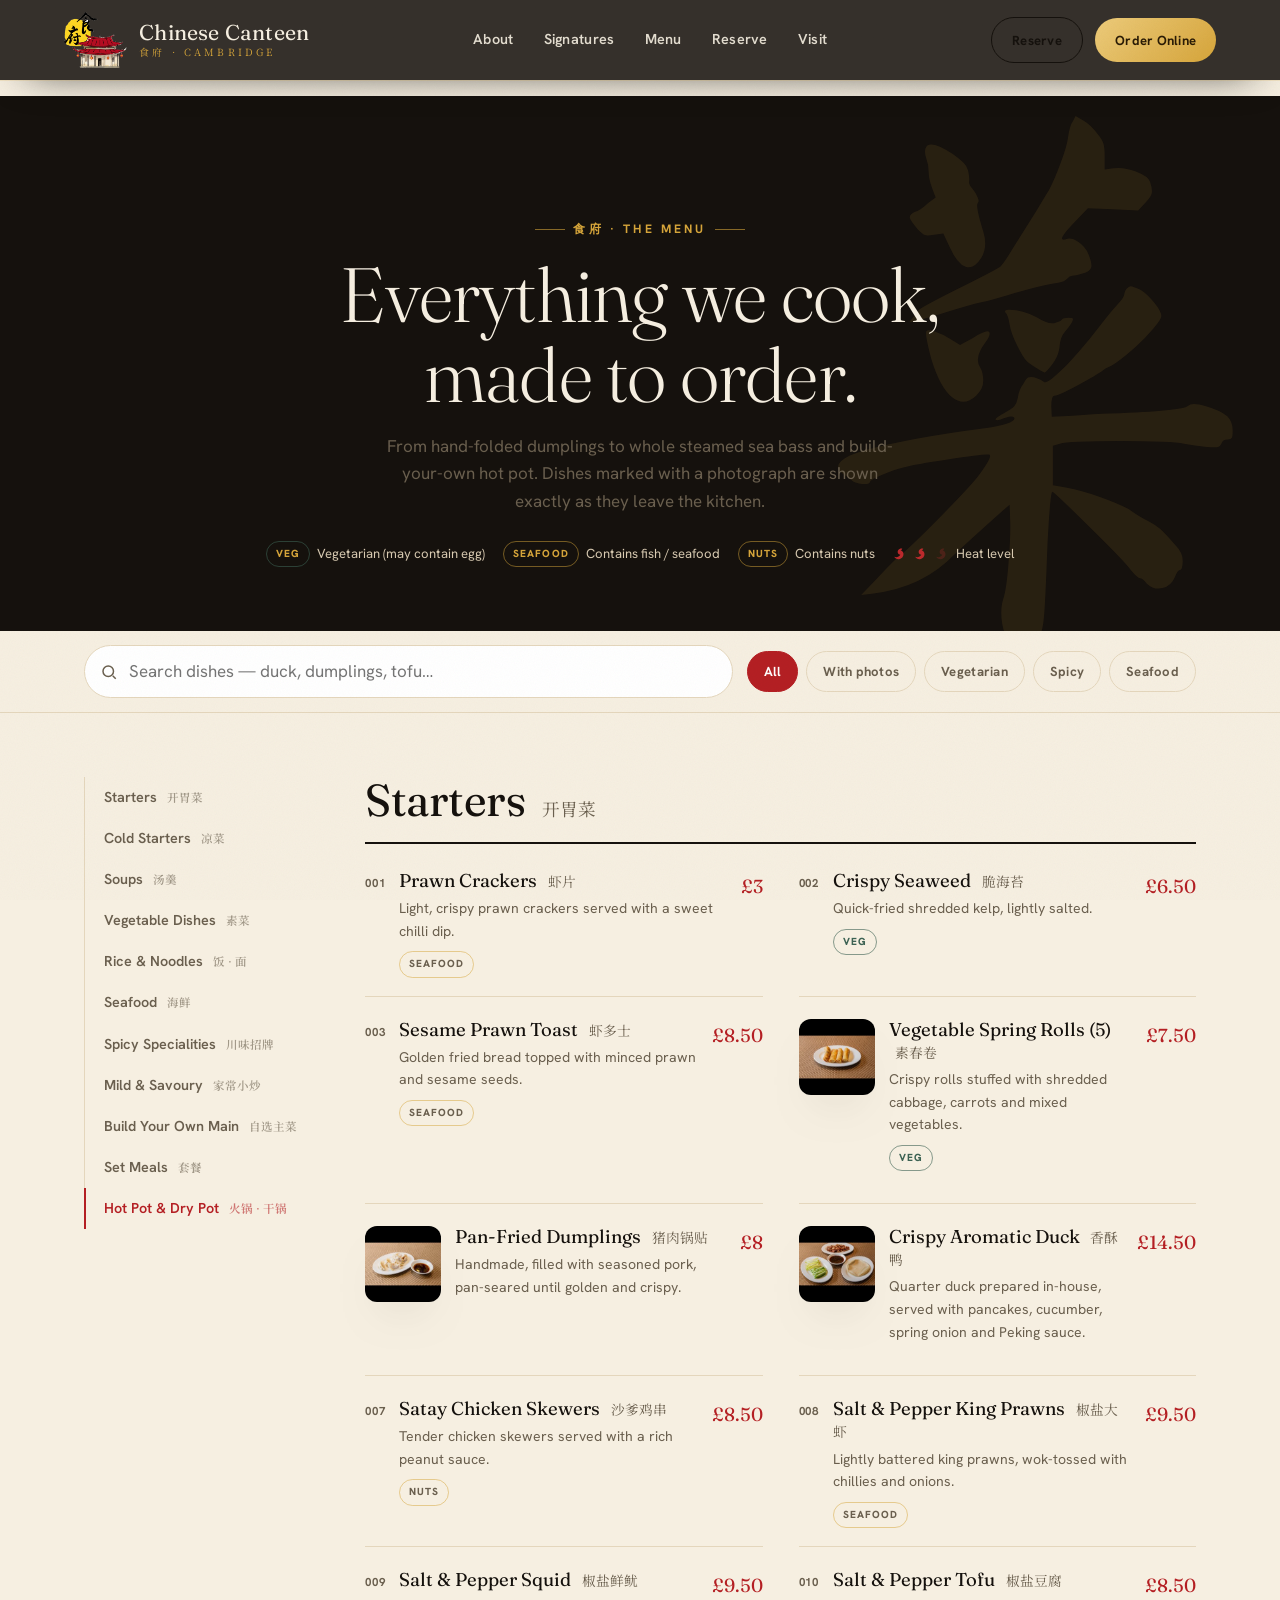
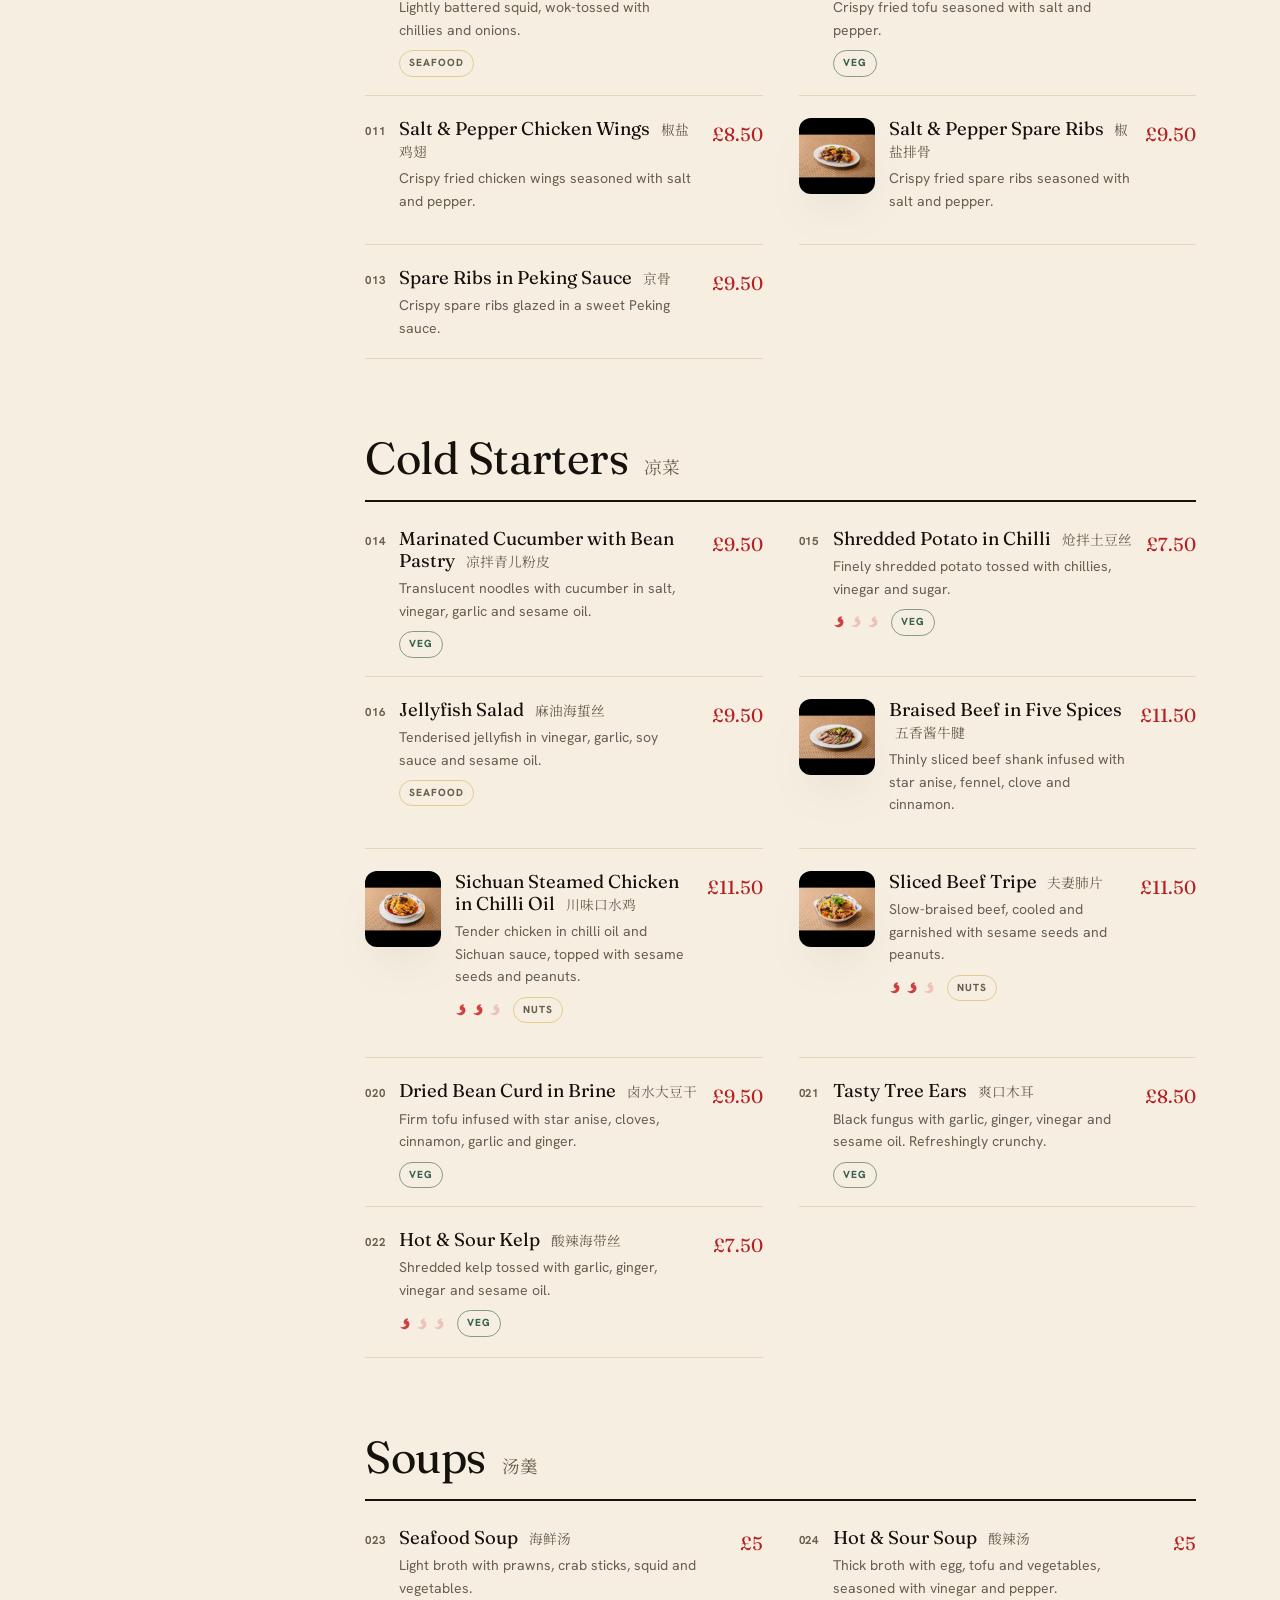
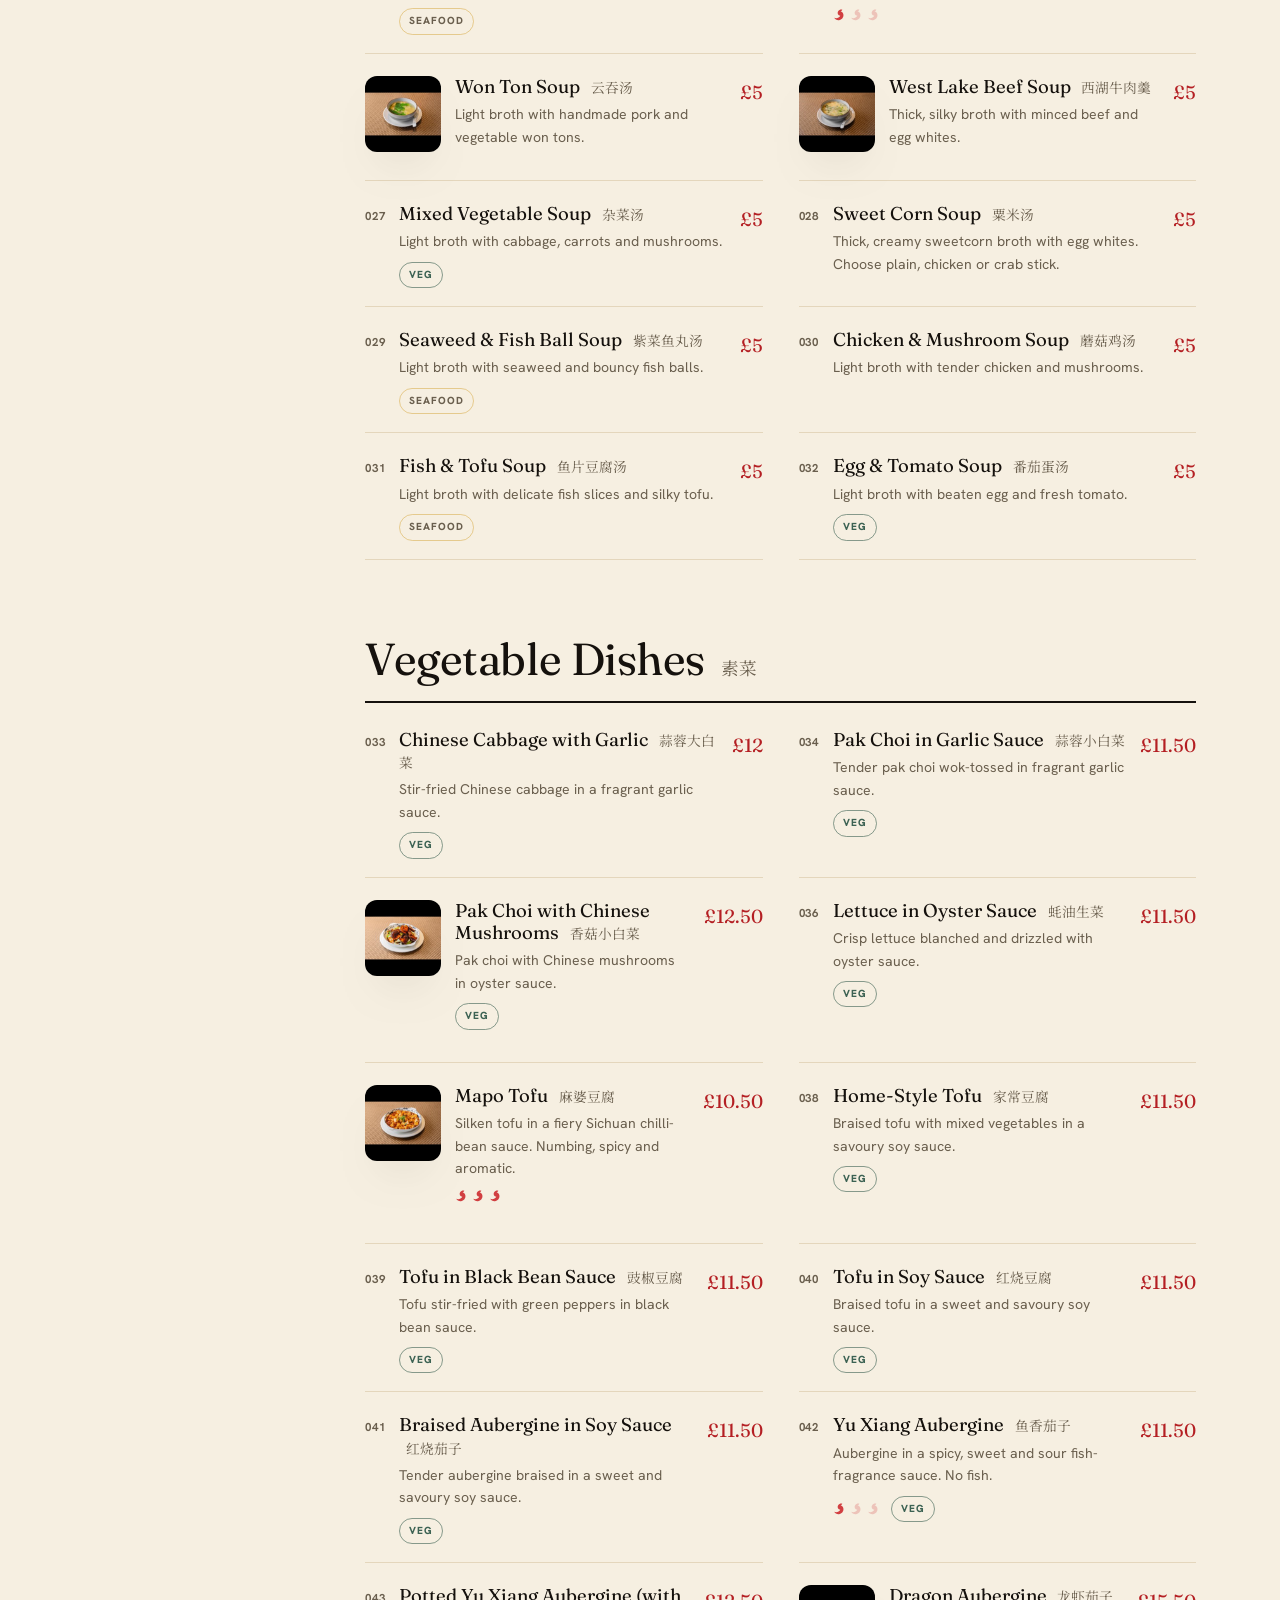
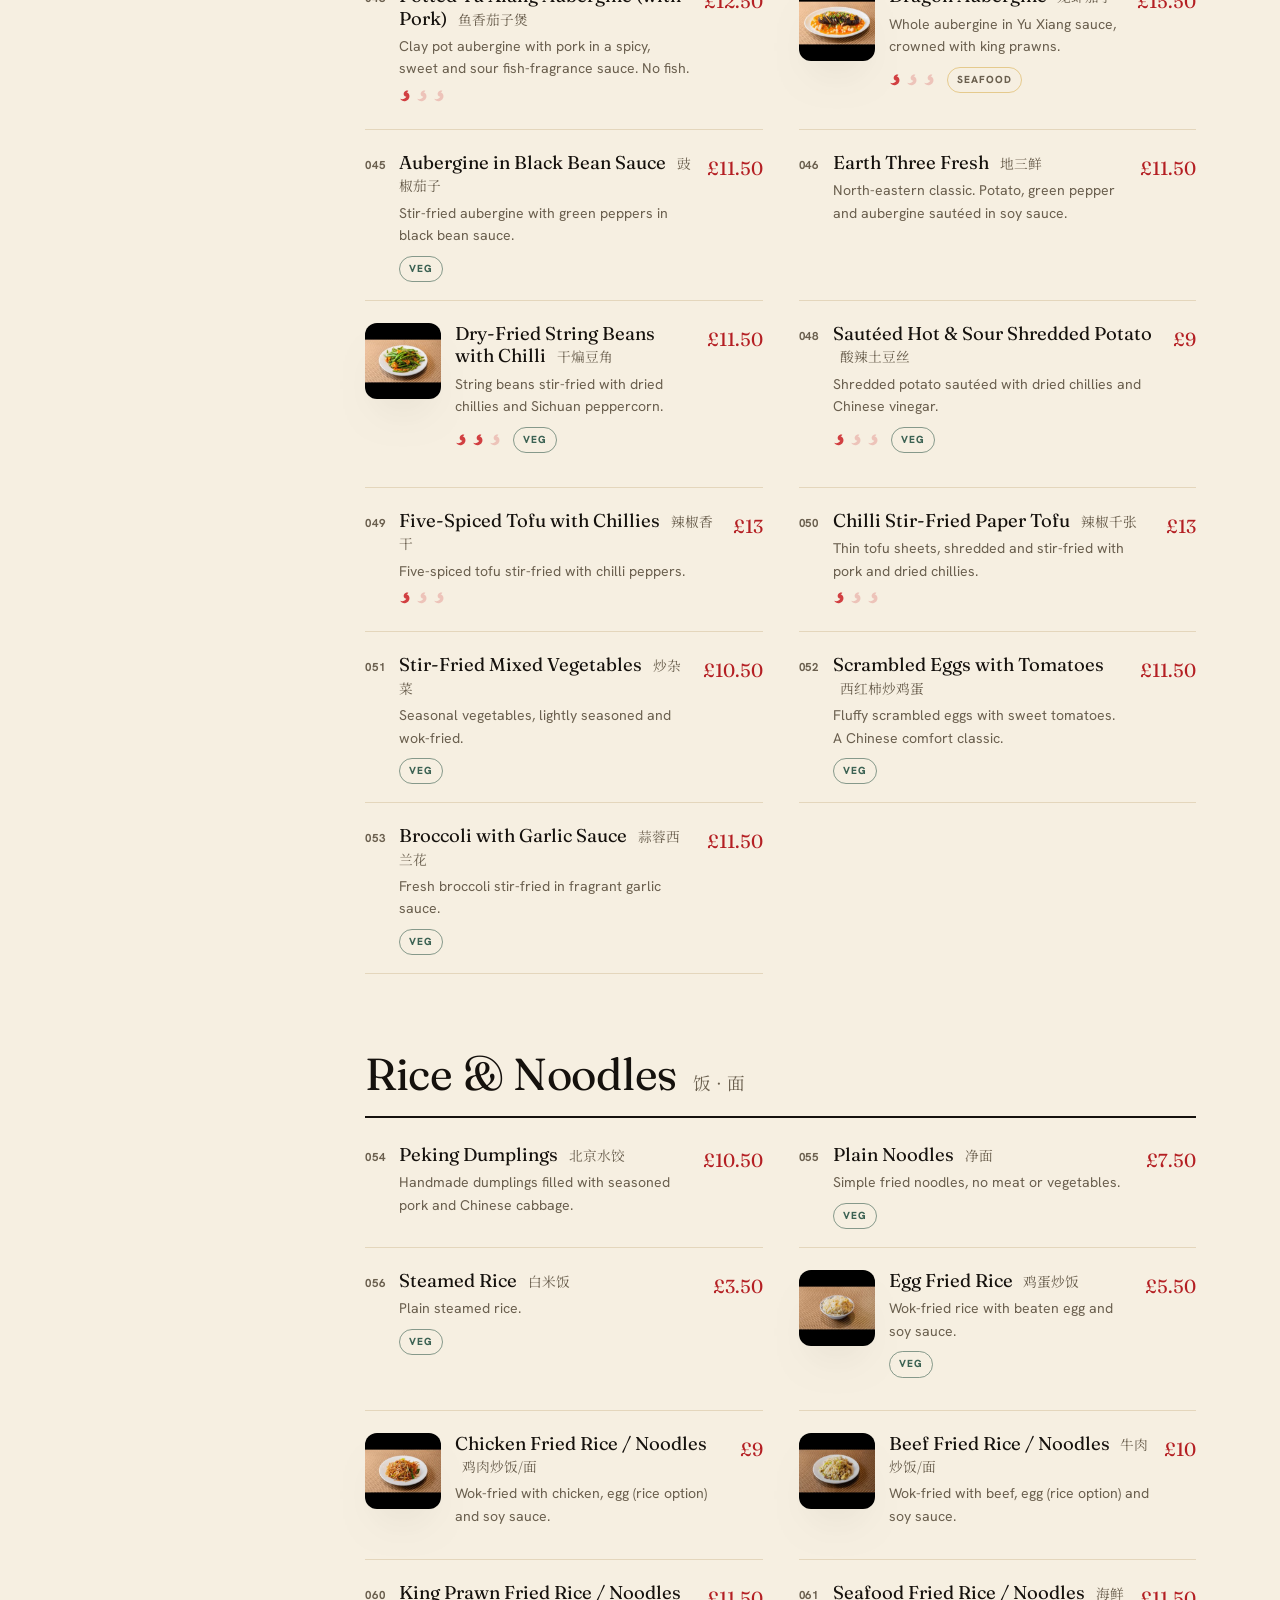
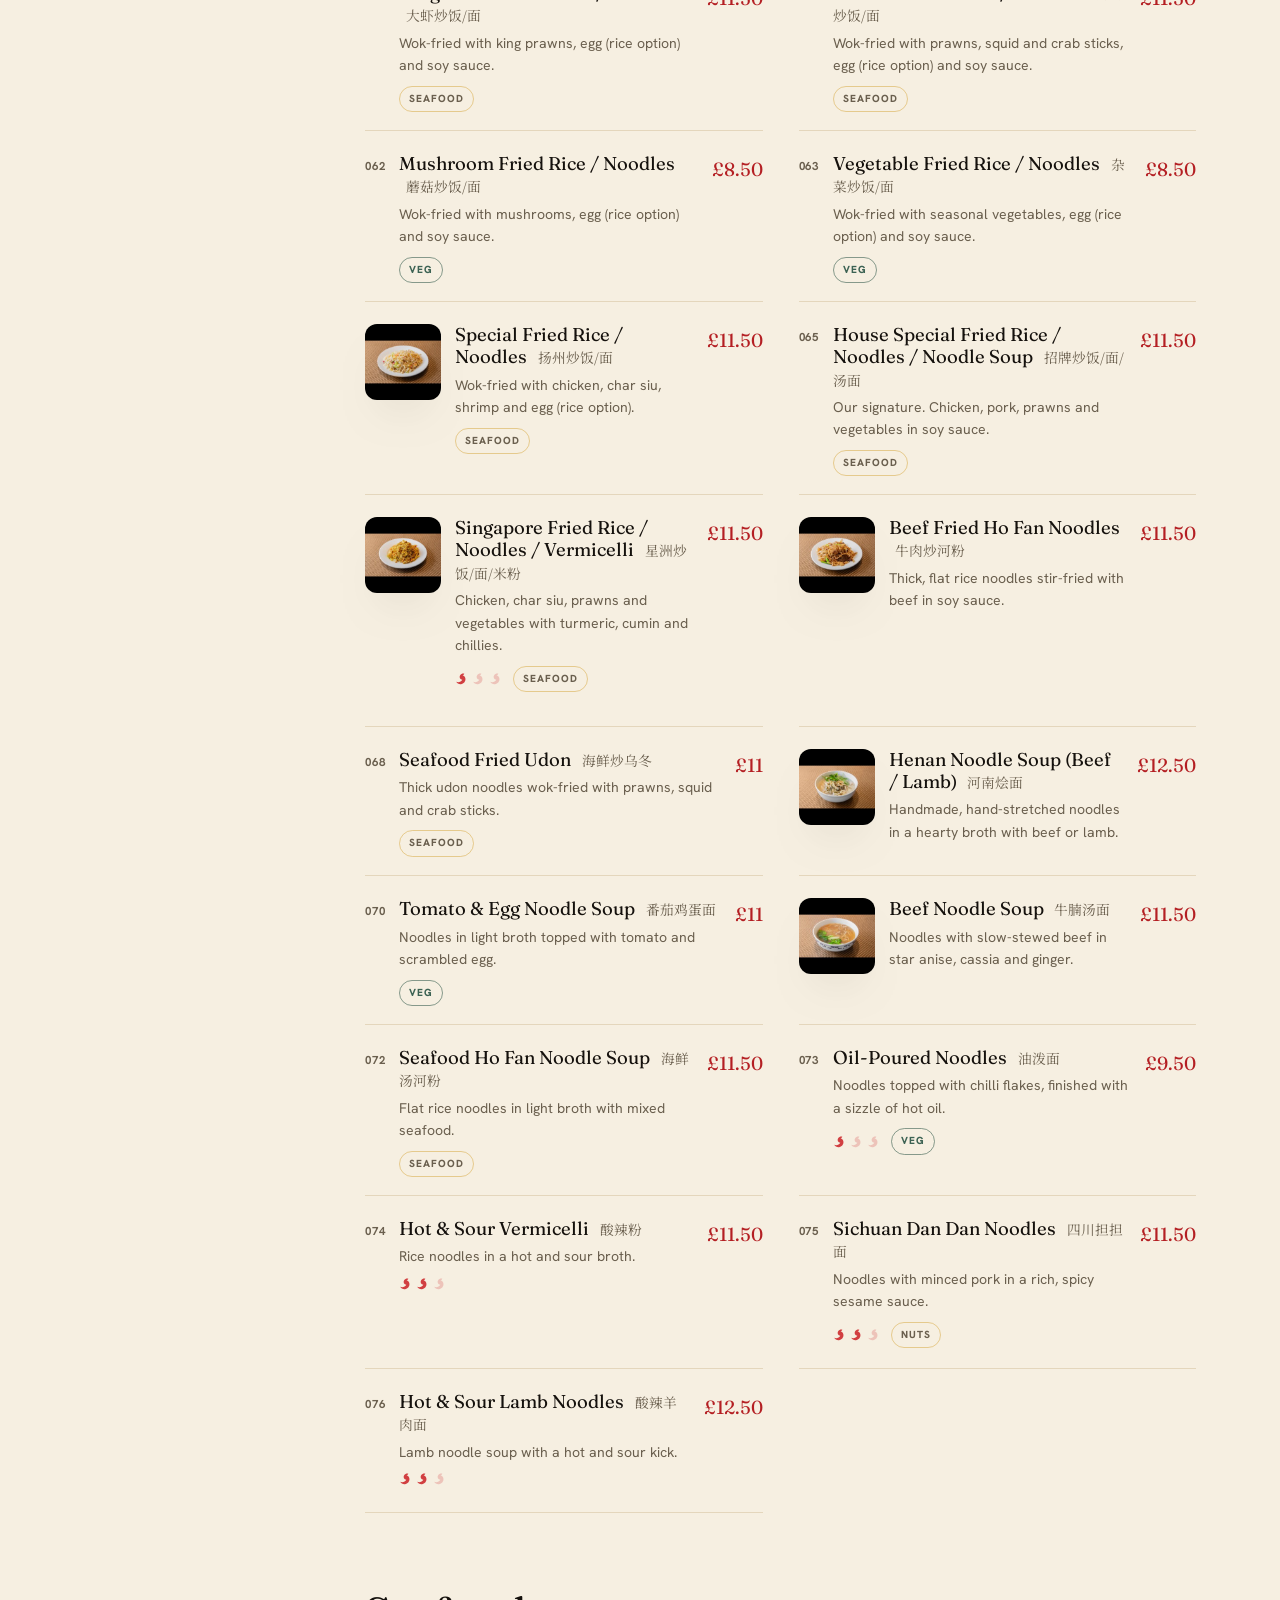
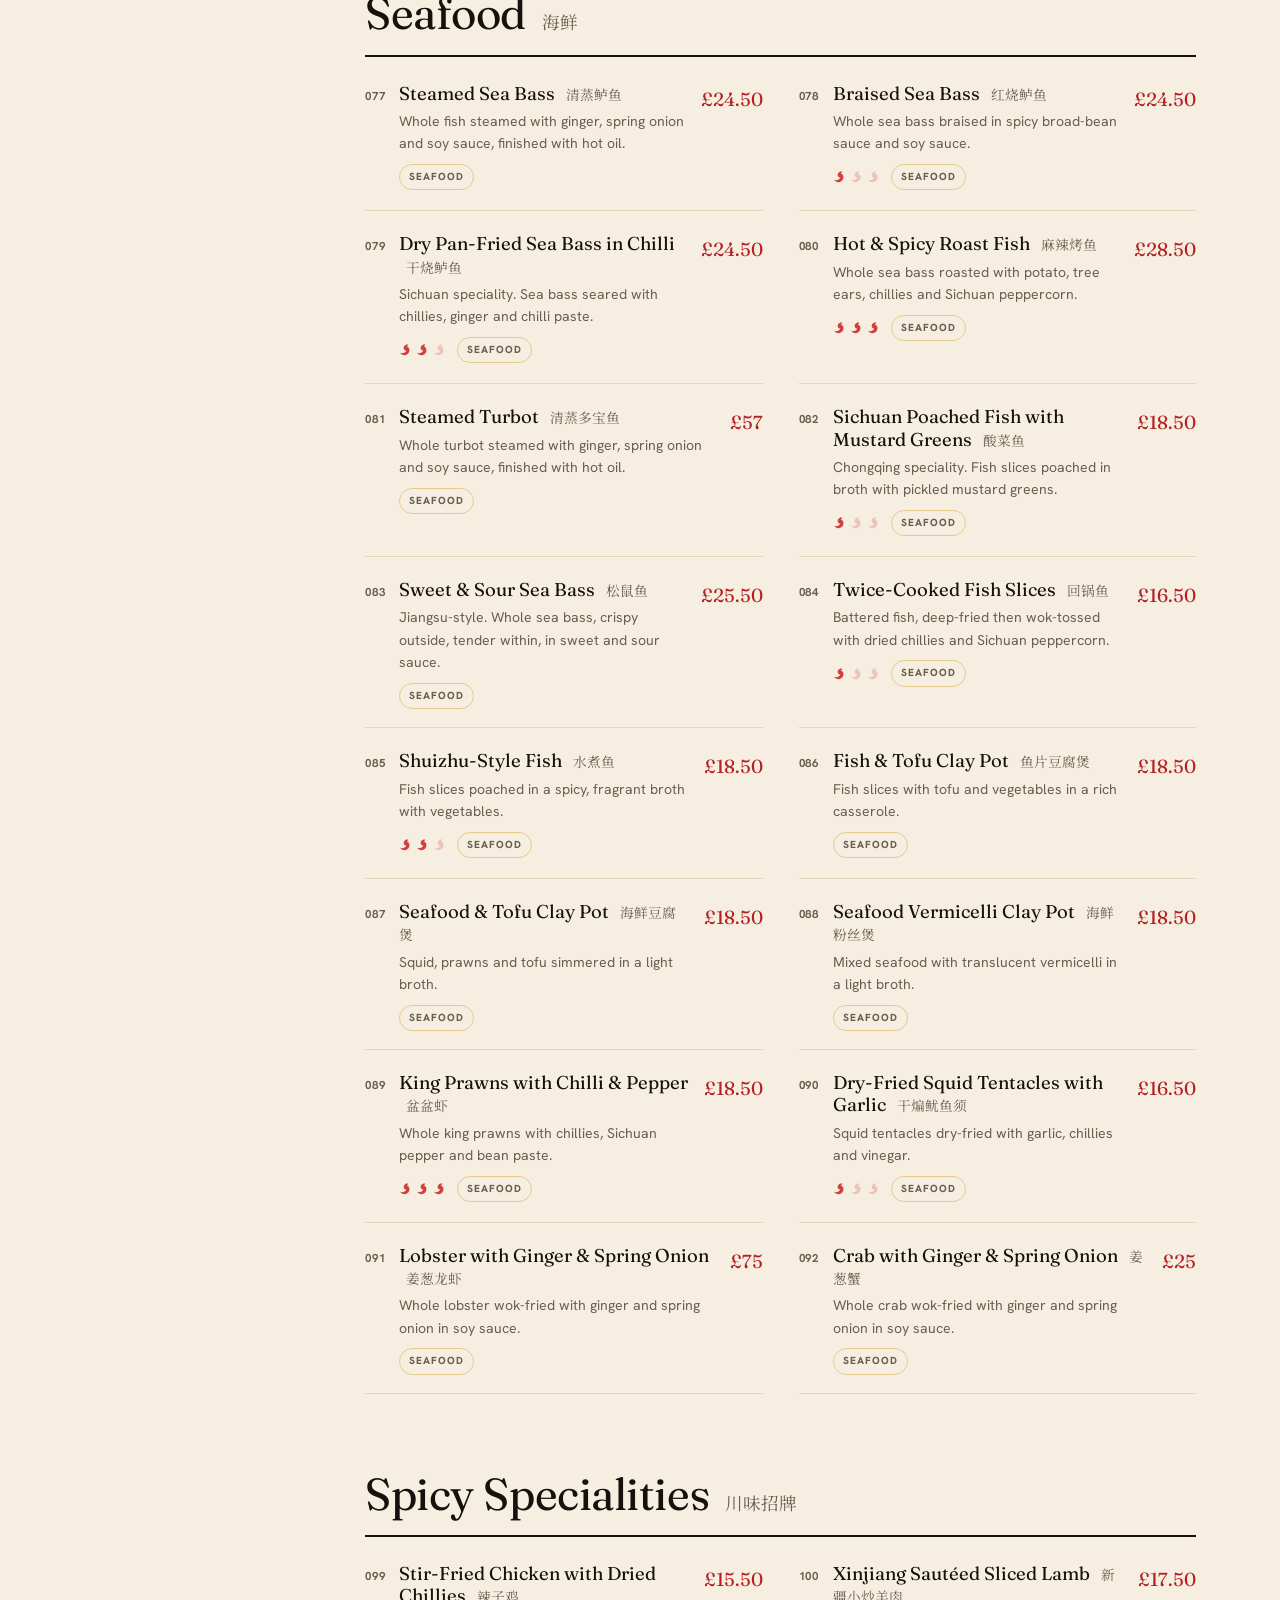
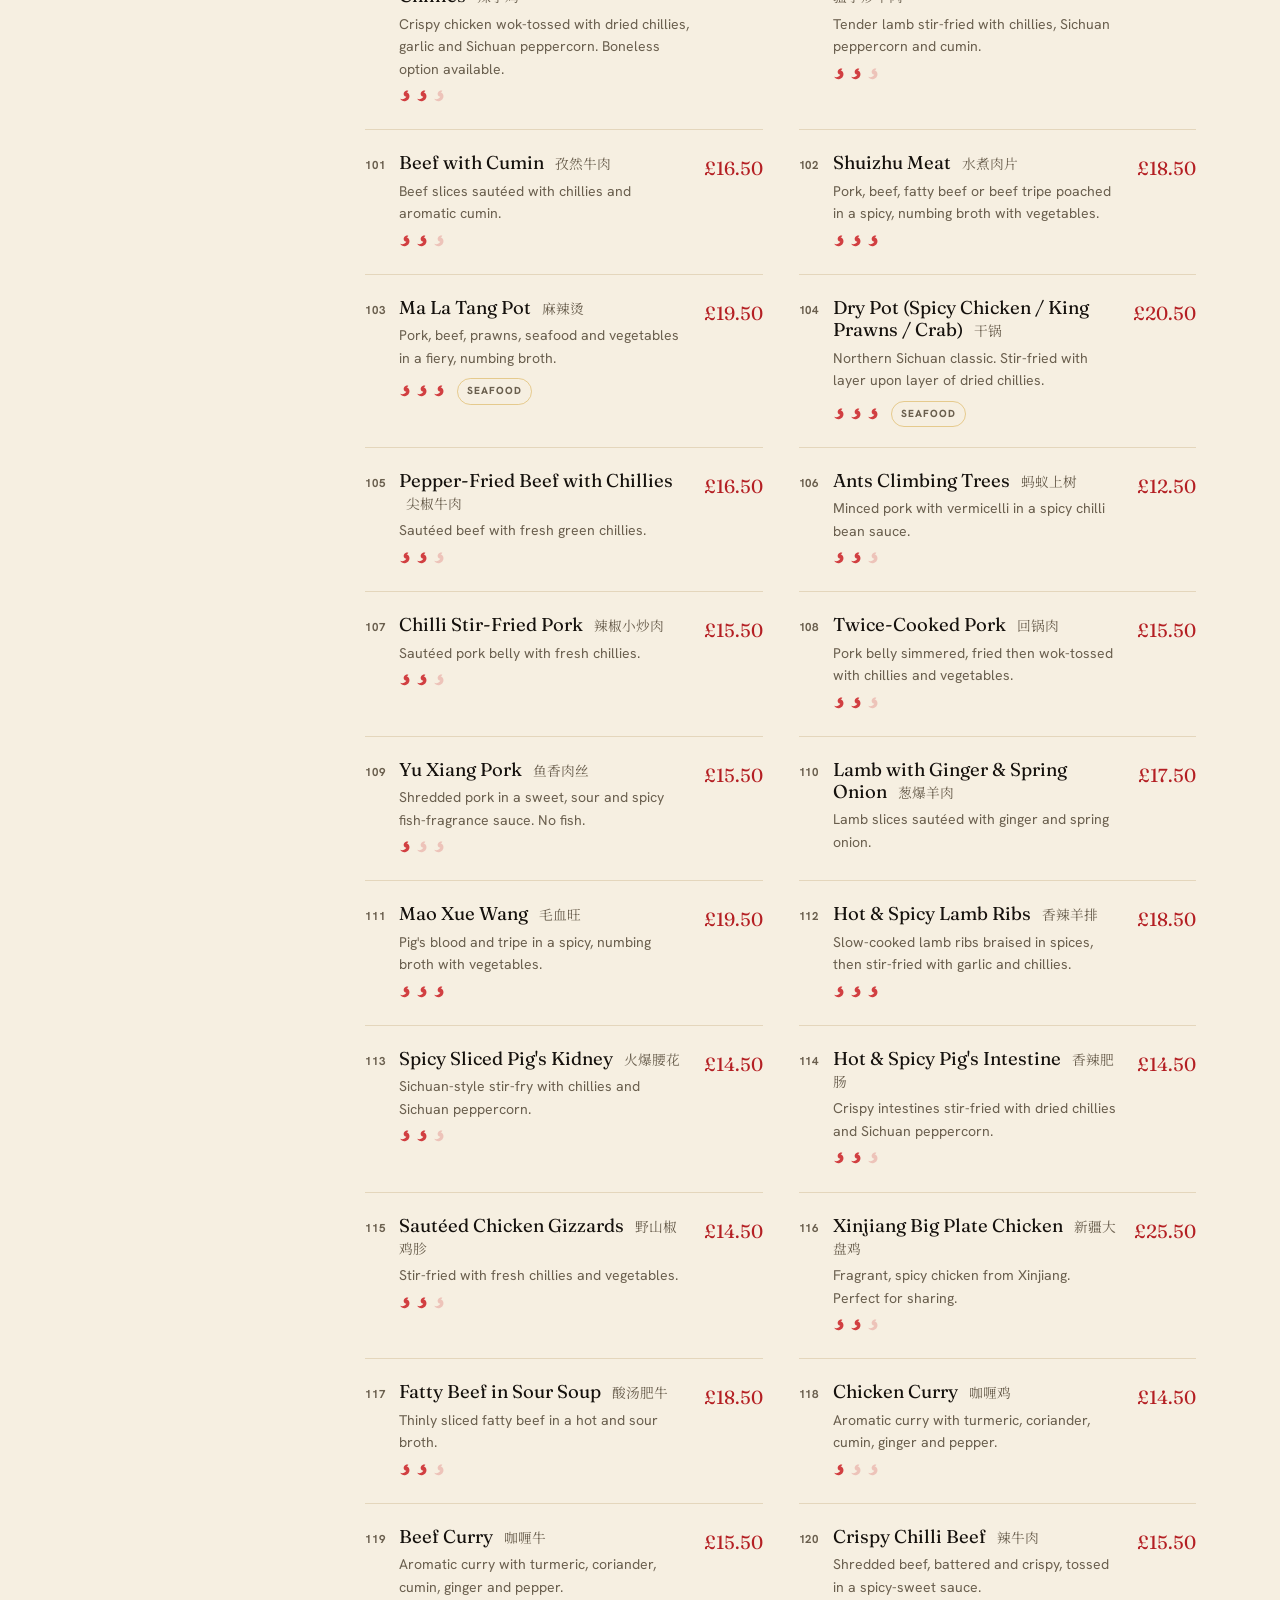
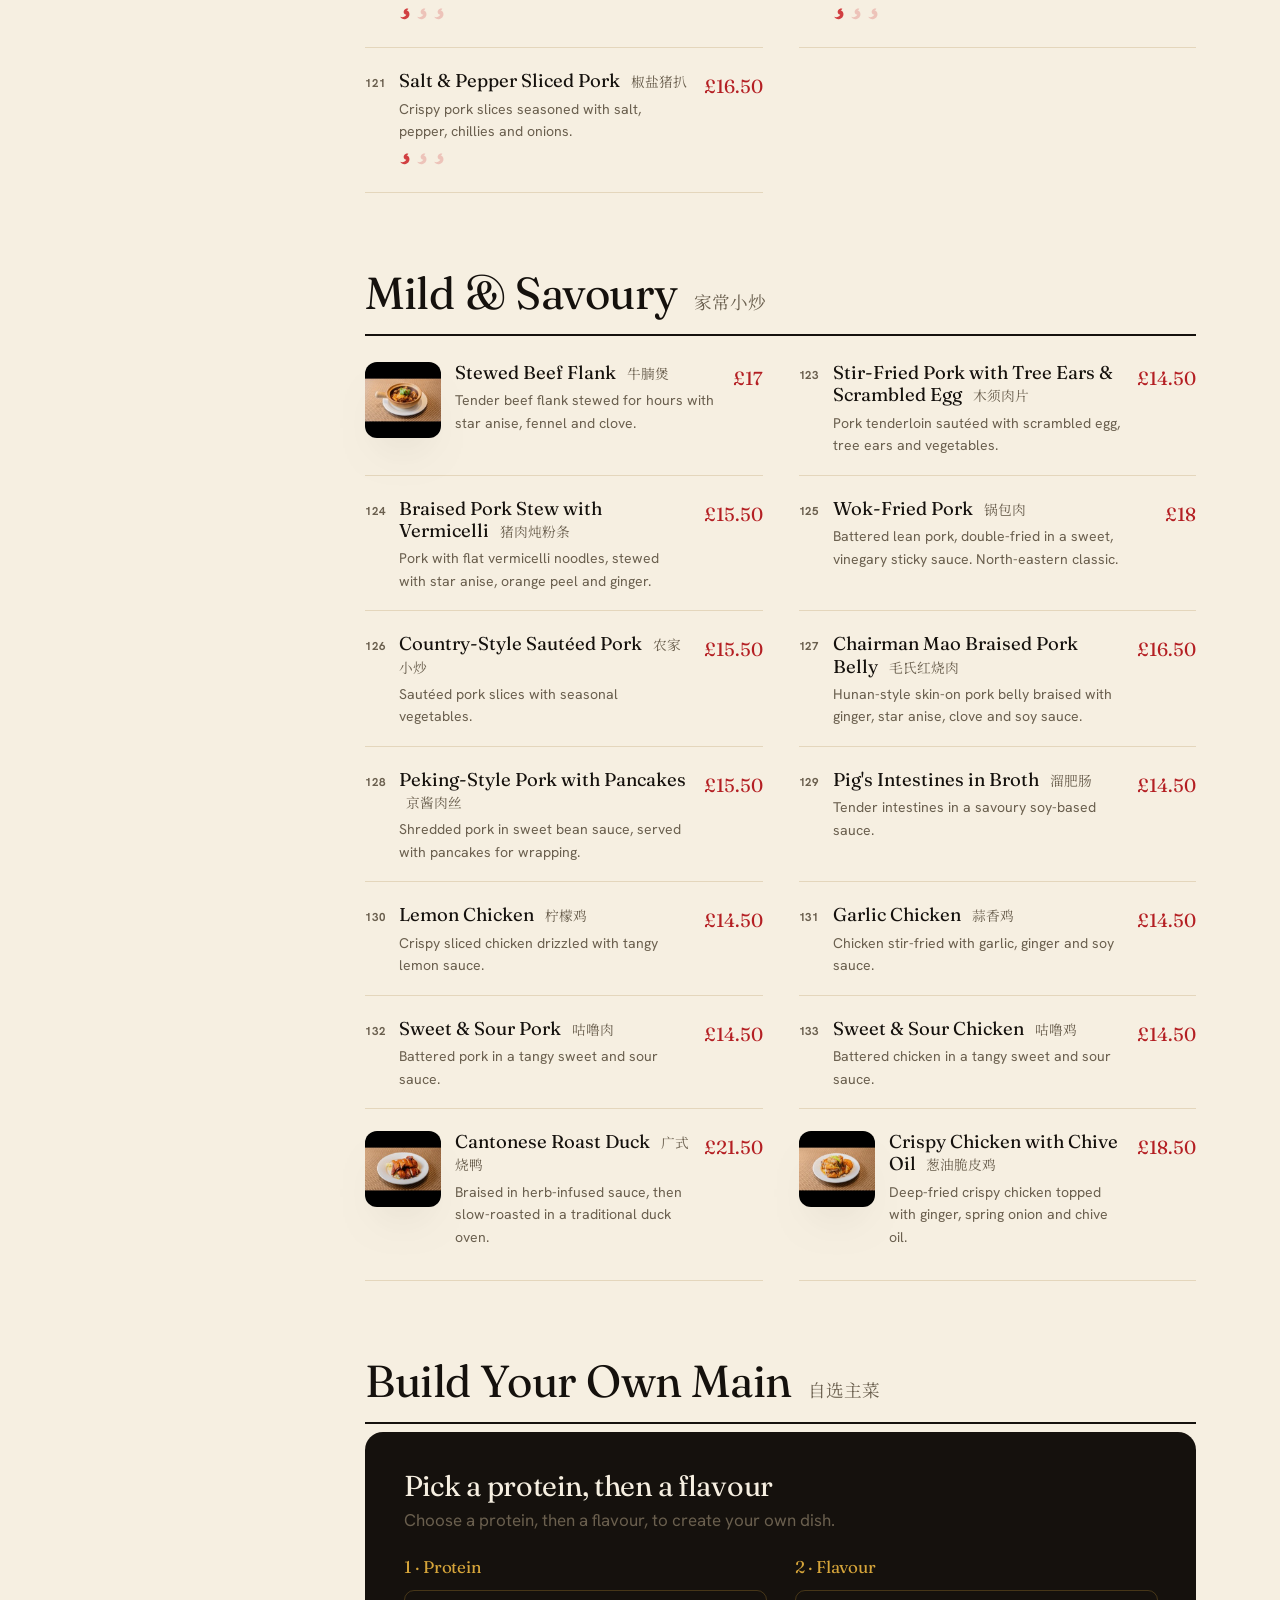
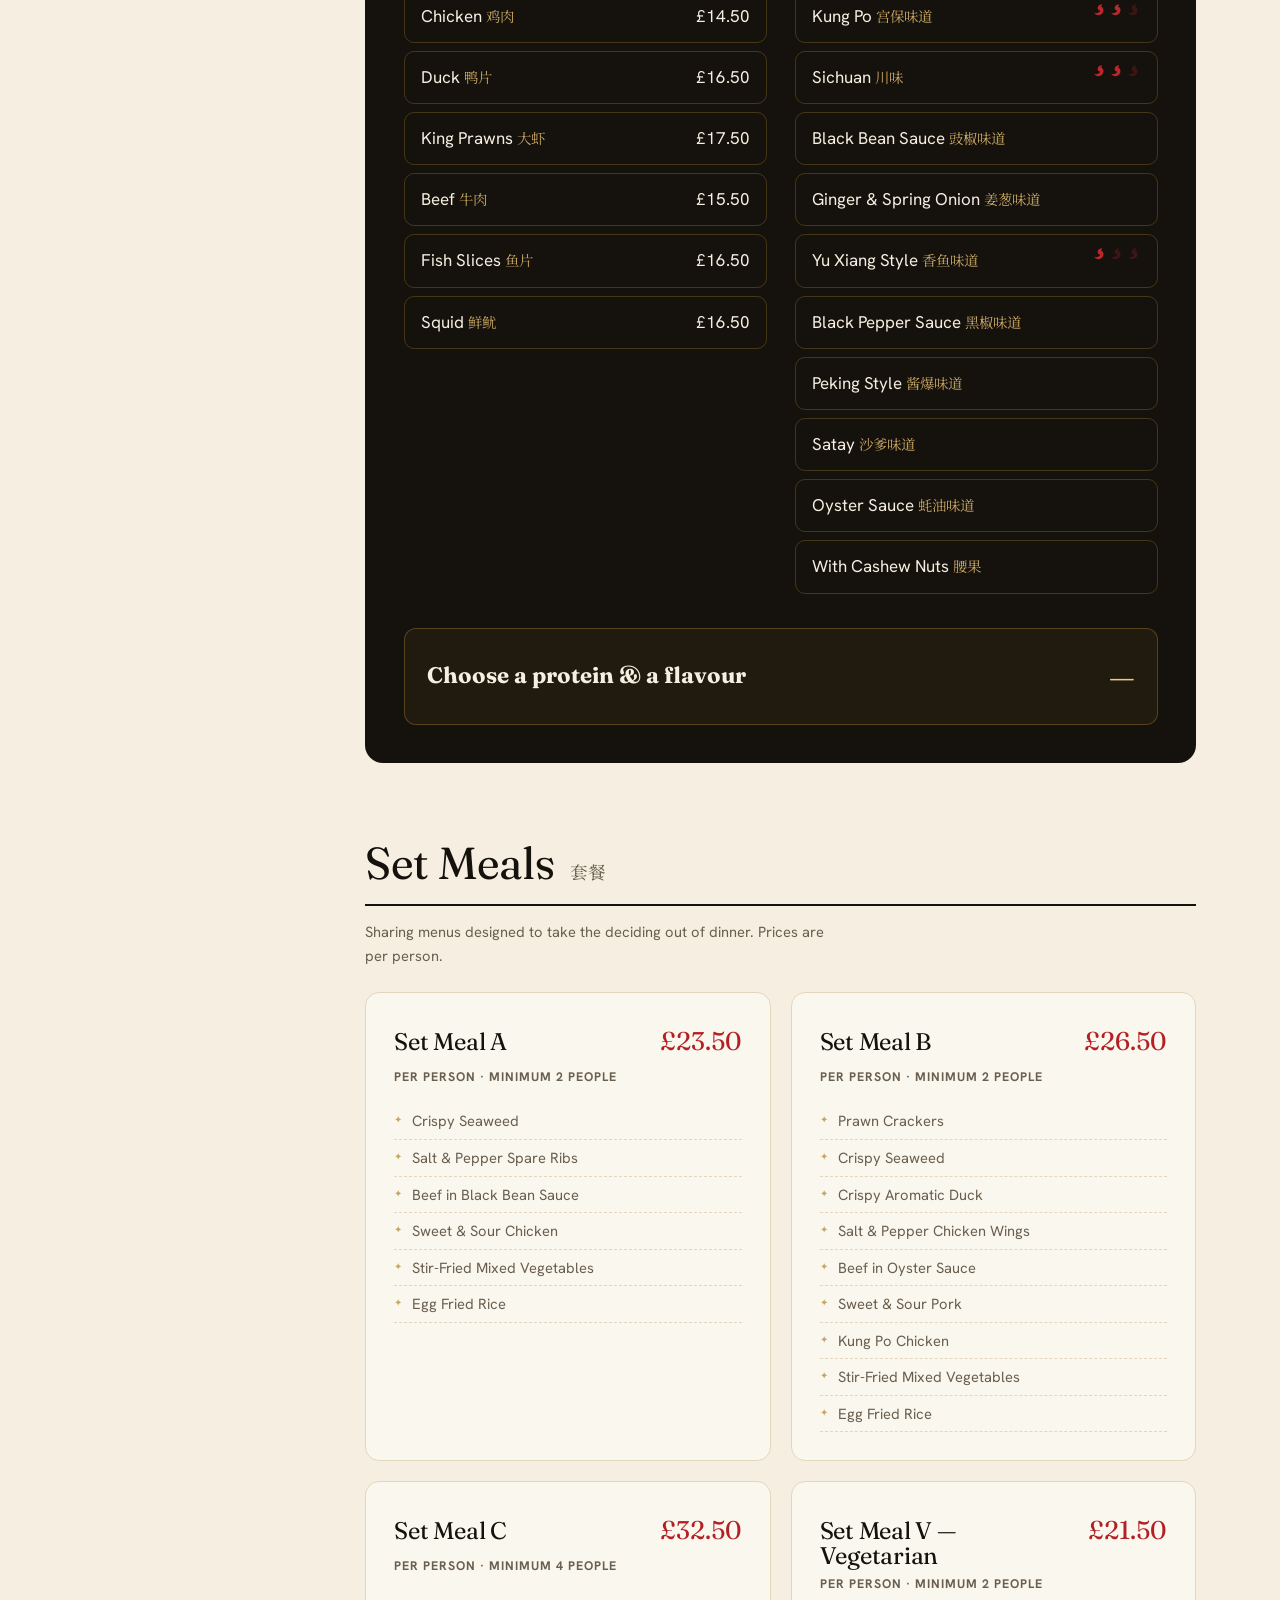
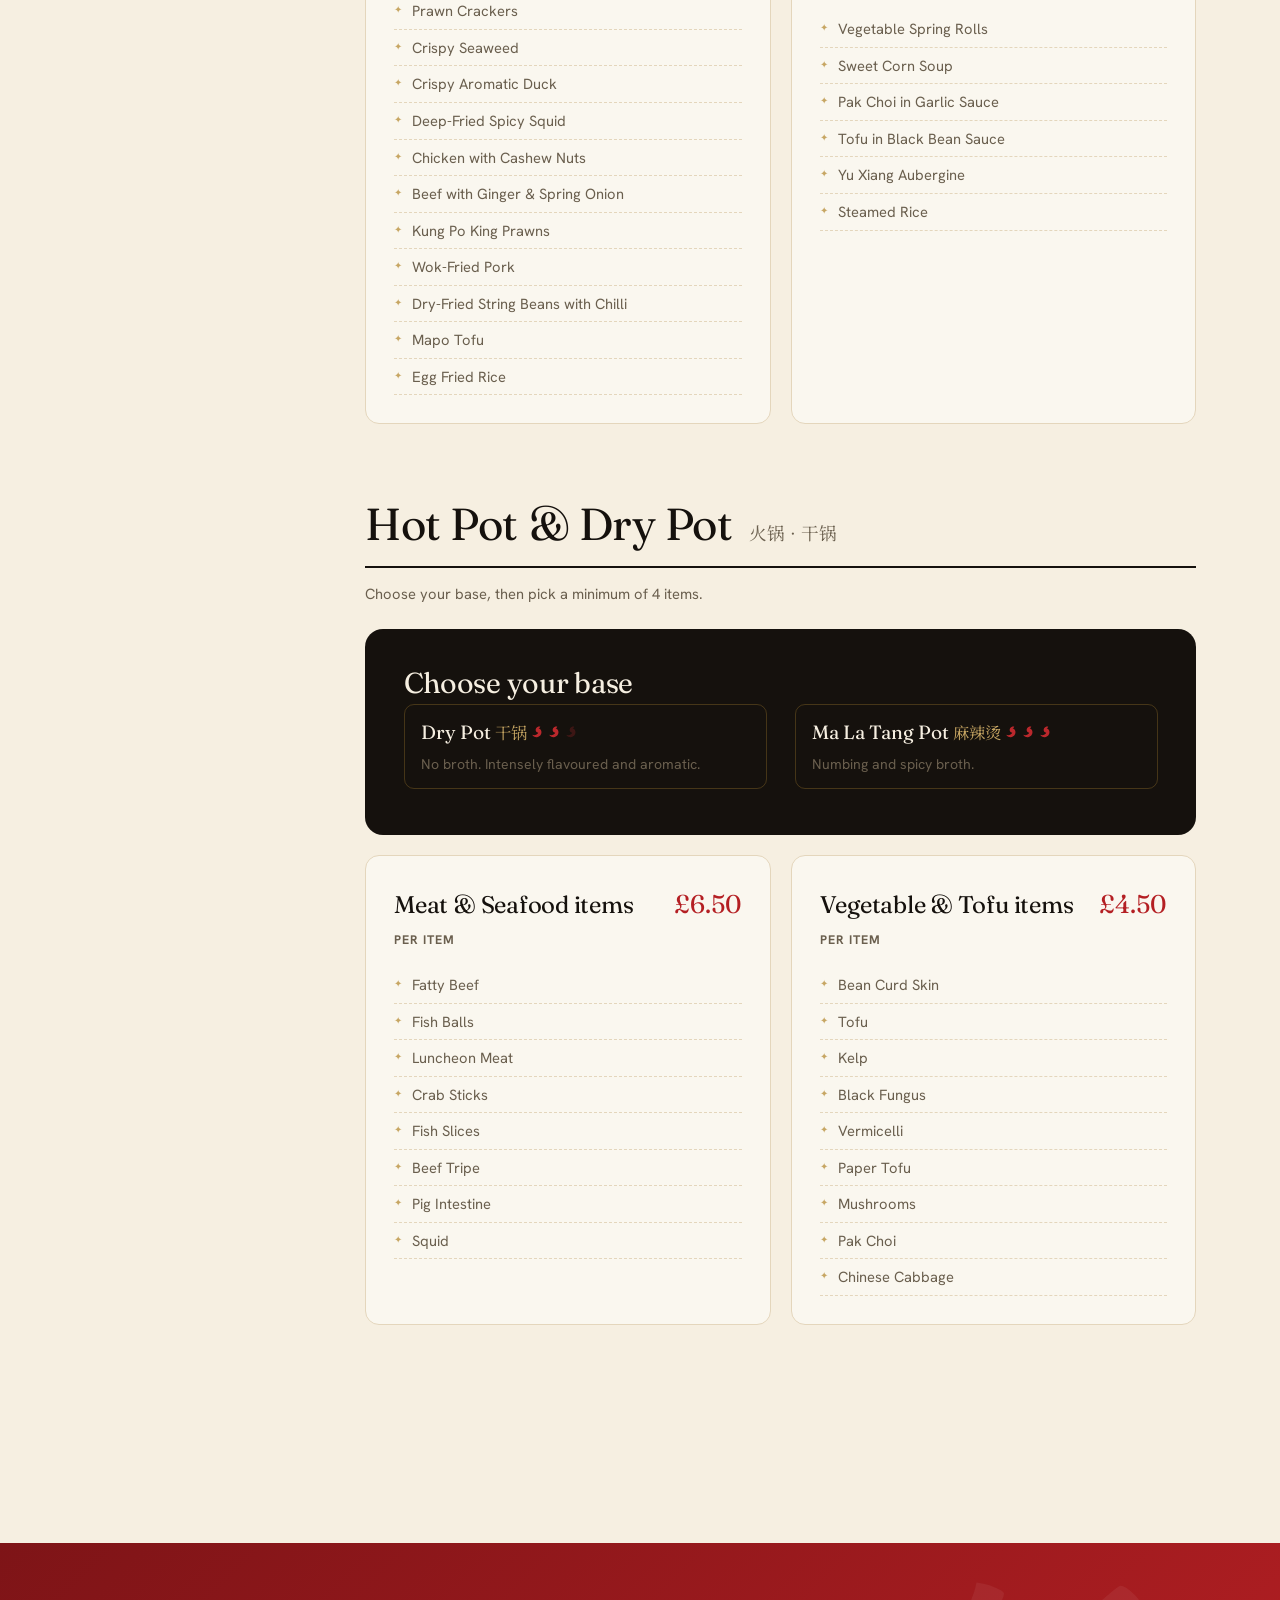
==== menu.html @ e9284a66 "Chinese Canteen — luxury site (homepage, full menu, reservations) Static vanilla site for Chinese Ca" ====
<!DOCTYPE html>
<html lang="en">
<head>
<meta charset="UTF-8" />
<meta name="viewport" content="width=device-width, initial-scale=1.0" />
<script>document.documentElement.className = "js";</script>
<title>The Menu · Chinese Canteen 食府 — Cambridge</title>
<meta name="description" content="The full menu at Chinese Canteen, Cambridge — starters, hand-pulled noodles, Sichuan specialities, seafood, set meals and build-your-own hot pot. Order online or reserve a table." />
<meta name="theme-color" content="#15110D" />
<link rel="icon" href="images/logomark.png" />
<link rel="preconnect" href="https://fonts.googleapis.com" />
<link rel="preconnect" href="https://fonts.gstatic.com" crossorigin />
<link href="https://fonts.googleapis.com/css2?family=Fraunces:ital,opsz,wght@0,9..144,300..600;1,9..144,300..600&family=Hanken+Grotesk:wght@400;600;700;800&family=Ma+Shan+Zheng&text=%E9%A3%9F%E5%BA%9C%E8%8F%9C%E9%A5%AD%E8%BF%B7&family=Noto+Serif+SC:wght@400;500;600;700&display=swap" rel="stylesheet" />
<link rel="stylesheet" href="styles.css" />
</head>
<body class="menupage">
<a class="skip" href="#main">Skip to content</a>

<!-- ===================== NAV ===================== -->
<header class="nav scrolled" id="nav">
  <a class="brand" href="index.html" aria-label="Chinese Canteen home">
    <img src="images/logomark.png" alt="" />
    <span class="brand__txt">
      <span class="brand__name">Chinese Canteen</span>
      <span class="brand__sub hanzi">食府 · Cambridge</span>
    </span>
  </a>
  <nav class="nav__links" aria-label="Primary">
    <a href="index.html#about">About</a>
    <a href="index.html#signatures">Signatures</a>
    <a href="menu.html">Menu</a>
    <a href="index.html#reserve">Reserve</a>
    <a href="index.html#visit">Visit</a>
  </nav>
  <div class="nav__cta">
    <a href="index.html#reserve" class="btn ghost btn--reserve">Reserve</a>
    <a href="https://chinesecanteen.lifeintouch.net/" target="_blank" rel="noopener" class="btn gold">Order Online</a>
    <button class="nav__burger" id="burger" aria-label="Open menu" aria-controls="drawer" aria-expanded="false"><span></span><span></span><span></span></button>
  </div>
</header>

<div class="drawer" id="drawer" inert>
  <a href="index.html#about">About <span class="hanzi">食府</span></a>
  <a href="index.html#signatures">Signatures</a>
  <a href="menu.html">Full Menu</a>
  <a href="index.html#reserve">Reserve</a>
  <a href="index.html#visit">Visit Us</a>
  <div class="drawer__cta">
    <a href="https://chinesecanteen.lifeintouch.net/" target="_blank" rel="noopener" class="btn gold lg">Order Online</a>
    <a href="tel:+441223312415" class="btn ghost lg">Call 01223 312415</a>
  </div>
</div>

<!-- ===================== MENU HERO ===================== -->
<section class="menuhero">
  <div class="hero__hanzi hanzi" aria-hidden="true">菜</div>
  <div class="wrap" style="position:relative;z-index:2">
    <span class="kicker gold center" style="justify-content:center">食府 · The Menu</span>
    <h1 class="display-l">Everything we cook,<br/>made to order.</h1>
    <p>From hand-folded dumplings to whole steamed sea bass and build-your-own hot pot. Dishes marked with a photograph are shown exactly as they leave the kitchen.</p>
    <div class="menulegend">
      <span><span class="tag v">Veg</span> Vegetarian (may contain egg)</span>
      <span><span class="tag">Seafood</span> Contains fish / seafood</span>
      <span><span class="tag">Nuts</span> Contains nuts</span>
      <span><span class="heat"><i></i><i></i><i class="off"></i></span> Heat level</span>
    </div>
  </div>
</section>

<!-- ===================== TOOLBAR ===================== -->
<div class="menutoolbar">
  <div class="wrap menutoolbar__in">
    <div class="search">
      <svg viewBox="0 0 24 24" fill="none" stroke="currentColor" stroke-width="2"><circle cx="11" cy="11" r="7"/><path d="M21 21l-4-4"/></svg>
      <input id="menuSearch" type="search" placeholder="Search dishes — duck, dumplings, tofu…" aria-label="Search the menu" />
    </div>
    <div class="chips" id="filterChips">
      <button class="chip active" data-filter="all">All</button>
      <button class="chip" data-filter="photo">With photos</button>
      <button class="chip" data-filter="V">Vegetarian</button>
      <button class="chip" data-filter="spicy">Spicy</button>
      <button class="chip" data-filter="F">Seafood</button>
    </div>
  </div>
</div>

<!-- ===================== MENU BODY ===================== -->
<main id="main" class="section" style="padding-top:clamp(36px,5vw,64px)">
  <div class="wrap menulayout">
    <aside class="catnav" aria-label="Menu sections">
      <ul id="catNav"></ul>
    </aside>
    <div id="menuContent">
      <p id="noResults" style="display:none;color:var(--muted);padding:40px 0">No dishes match that search. <button id="clearSearch" class="txtlink" style="border:none">Clear search</button></p>
      <!-- category blocks injected here, then BYO / set meals / hot pot -->
    </div>
  </div>
</main>

<!-- ===================== ORDER BAND ===================== -->
<section class="section orderband tight">
  <div class="hero__hanzi hanzi" aria-hidden="true">饭</div>
  <div class="wrap orderband__in">
    <div class="reveal">
      <span class="kicker gold" style="color:var(--gold-lt)">Ready to eat?</span>
      <h2 class="display-m" style="color:#fff;margin-top:10px">Order online or reserve a table</h2>
    </div>
    <div class="reveal" data-d="1" style="display:flex;gap:14px;flex-wrap:wrap">
      <a href="https://chinesecanteen.lifeintouch.net/" target="_blank" rel="noopener" class="btn gold lg">Order Online <span class="arr">→</span></a>
      <a href="index.html#reserve" class="btn ghost lg" style="border-color:rgba(255,255,255,.6)">Reserve</a>
    </div>
  </div>
</section>

<!-- ===================== FOOTER ===================== -->
<footer class="footer">
  <div class="wrap">
    <div class="footer__top">
      <div class="footer__brand">
        <img src="images/logomark.png" alt="Chinese Canteen" />
        <p>食府 &mdash; Sichuan &amp; Cantonese cooking in the heart of Cambridge. Handmade, generous, and cooked over an open flame.</p>
      </div>
      <div class="footer__col">
        <h4>Explore</h4>
        <a href="index.html#about">About us</a>
        <a href="index.html#signatures">Signature dishes</a>
        <a href="menu.html">Full menu</a>
        <a href="index.html#reserve">Reserve a table</a>
        <a href="https://chinesecanteen.lifeintouch.net/" target="_blank" rel="noopener">Order online</a>
      </div>
      <div class="footer__col">
        <h4>Visit</h4>
        <ul>
          <li>30 Bridge Street</li>
          <li>Cambridge CB2 1UJ</li>
          <li><a href="tel:+441223312415">01223 312415</a></li>
          <li>Open daily · 11:00&ndash;22:00</li>
        </ul>
      </div>
    </div>
    <div class="footer__bottom">
      <span>&copy; <span id="year"></span> Chinese Canteen <span class="hanzi">食府</span> · Cambridge</span>
      <span>Handmade dumplings · Hand-pulled noodles · Fresh bubble tea</span>
    </div>
  </div>
</footer>

<!-- Lightbox -->
<div class="lightbox" id="lightbox" role="dialog" aria-modal="true" aria-label="Dish photograph">
  <button class="lightbox__close" id="lbClose" aria-label="Close">&times;</button>
  <img id="lbImg" src="" alt="" />
  <div class="lightbox__cap" id="lbCap"></div>
</div>

<script src="site-data.js"></script>
<script src="app.js" defer></script>
<script src="menu.js" defer></script>
</body>
</html>
---- styles.css ----
/* =========================================================================
   CHINESE CANTEEN · 食府  —  "The Lacquer House"
   Cinematic, luxury Sichuan & Cantonese. Lacquer red · warm gold · ink · rice paper.
   Display: Fraunces · Body: Hanken Grotesk · Chinese: Ma Shan Zheng / Noto Serif SC
   ========================================================================= */

:root {
  /* Palette */
  --ink:        #15110D;
  --ink-2:      #1F1A14;
  --ink-3:      #2A231B;
  --paper:      #F6EFE1;
  --paper-2:    #EEE4D1;
  --paper-3:    #E4D6BC;
  --lacquer:    #B41F23;
  --lacquer-lt: #CE2C30;
  --lacquer-dp: #7E1417;
  --gold:       #D6A53A;
  --gold-lt:    #ECCB7A;
  --gold-soft:  #C7A663;
  --jade:       #3C6253;

  /* Roles */
  --bg:         var(--paper);
  --fg:         var(--ink);
  --muted:      #6A5F4E;

  /* Type */
  --display: "Fraunces", Georgia, "Times New Roman", serif;
  --body:    "Hanken Grotesk", "Helvetica Neue", Arial, sans-serif;
  --brush:   "Ma Shan Zheng", "Noto Serif SC", serif;
  --hanzi:   "Noto Serif SC", "Songti SC", serif;

  /* Rhythm */
  --maxw: 1240px;
  --gut:  clamp(20px, 5vw, 64px);
  --r:    14px;

  --ease: cubic-bezier(0.22, 1, 0.36, 1);
  --shadow-lift: 0 30px 60px -28px rgba(20, 16, 10, 0.55);
  --shadow-card: 0 24px 50px -30px rgba(20, 16, 10, 0.6);
}
/* ------------------------------------------------------------------ Reset */
*, *::before, *::after { box-sizing: border-box; }
* { margin: 0; padding: 0; }
html { -webkit-text-size-adjust: 100%; scroll-behavior: smooth; }
@media (prefers-reduced-motion: reduce) {
  html { scroll-behavior: auto; }
  *, *::before, *::after { animation-duration: .001ms !important; animation-iteration-count: 1 !important; transition-duration: .001ms !important; }
}
body {
  font-family: var(--body);
  background: var(--bg);
  color: var(--fg);
  line-height: 1.6;
  font-size: 17px;
  -webkit-font-smoothing: antialiased;
  text-rendering: optimizeLegibility;
  overflow-x: hidden;
}
img, video { max-width: 100%; display: block; }
a { color: inherit; text-decoration: none; }
button { font: inherit; color: inherit; cursor: pointer; background: none; border: none; }
ul { list-style: none; }

/* keyboard focus indicator (mouse/touch unaffected) */
:focus-visible { outline: 2px solid var(--lacquer); outline-offset: 3px; border-radius: 4px; }
.dark :focus-visible, .nav :focus-visible, .drawer :focus-visible, .byo :focus-visible,
.reserve__aside :focus-visible, .orderband :focus-visible, .lightbox :focus-visible,
.menuhero :focus-visible, .footer :focus-visible { outline-color: var(--gold); }

/* skip to content */
.skip { position: absolute; left: 8px; top: -60px; z-index: 9999; background: var(--lacquer); color: #fff; padding: 12px 18px; border-radius: 0 0 10px 10px; font-weight: 700; transition: top .25s var(--ease); }
.skip:focus { top: 0; }

/* Paper grain overlay on whole page */
body::before {
  content: "";
  position: fixed; inset: 0;
  pointer-events: none; z-index: 9999;
  opacity: .045;
  background-image: url("data:image/svg+xml,%3Csvg xmlns='http://www.w3.org/2000/svg' width='160' height='160'%3E%3Cfilter id='n'%3E%3CfeTurbulence type='fractalNoise' baseFrequency='0.85' numOctaves='3' stitchTiles='stitch'/%3E%3C/filter%3E%3Crect width='100%25' height='100%25' filter='url(%23n)'/%3E%3C/svg%3E");
  mix-blend-mode: multiply;
}

/* --------------------------------------------------------------- Typography */
h1,h2,h3,h4 { font-family: var(--display); font-weight: 400; line-height: 1.04; letter-spacing: -0.01em; font-optical-sizing: auto; }
.display-xl { font-size: clamp(3rem, 9.5vw, 8.2rem); font-weight: 300; letter-spacing: -0.025em; }
.display-l  { font-size: clamp(2.4rem, 6vw, 5rem); font-weight: 300; }
.display-m  { font-size: clamp(2rem, 4.2vw, 3.4rem); }
.kicker {
  font-family: var(--body);
  font-size: .76rem; font-weight: 700; letter-spacing: .26em; text-transform: uppercase;
  display: inline-flex; align-items: center; gap: .7em; color: var(--lacquer);
}
.kicker::before { content: ""; width: 30px; height: 1px; background: currentColor; opacity: .6; }
.kicker.center::after { content: ""; width: 30px; height: 1px; background: currentColor; opacity: .6; }
.kicker.gold { color: var(--gold); }
.hanzi { font-family: var(--hanzi); }
.serif-italic { font-style: italic; font-family: var(--display); }
.lead { font-size: clamp(1.05rem, 1.6vw, 1.32rem); color: var(--muted); line-height: 1.7; }

/* ------------------------------------------------------------------ Layout */
.wrap { max-width: var(--maxw); margin-inline: auto; padding-inline: var(--gut); }
section[id], [id].section { scroll-margin-top: 92px; }
.section { padding-block: clamp(72px, 11vw, 150px); position: relative; }
.section.tight { padding-block: clamp(54px, 7vw, 90px); }
.dark  { background: var(--ink); color: var(--paper); --muted: #B6A88E; }
.dark .kicker { color: var(--gold); }
.eyebrow-row { display: flex; align-items: center; justify-content: space-between; gap: 24px; flex-wrap: wrap; }

/* ------------------------------------------------------------------ Buttons */
.btn {
  --bg-btn: var(--lacquer); --fg-btn: #fff;
  position: relative; display: inline-flex; align-items: center; gap: .7em;
  padding: 1rem 1.7rem; border-radius: 100px;
  font-weight: 700; font-size: .92rem; letter-spacing: .02em;
  background: var(--bg-btn); color: var(--fg-btn);
  transition: transform .4s var(--ease), box-shadow .4s var(--ease), background .3s;
  will-change: transform; overflow: hidden; isolation: isolate;
}
.btn::after { /* sheen */
  content: ""; position: absolute; inset: 0; z-index: -1;
  background: linear-gradient(120deg, transparent 30%, rgba(255,255,255,.25) 50%, transparent 70%);
  transform: translateX(-120%); transition: transform .7s var(--ease);
}
.btn:hover { transform: translateY(-3px); box-shadow: 0 18px 34px -16px rgba(180,31,35,.7); }
.btn:hover::after { transform: translateX(120%); }
.btn.gold { --bg-btn: linear-gradient(135deg, var(--gold-lt), var(--gold)); --fg-btn: #2A1B05; }
.btn.gold:hover { box-shadow: 0 18px 34px -16px rgba(214,165,58,.75); }
/* --ghost captures the resting colour once so the hover swap can't track `color` */
.btn.ghost { --ghost: currentColor; background: transparent; color: var(--ghost); border: 1.5px solid var(--ghost); }
.btn.ghost::after { display: none; }
.btn.ghost:hover { background: var(--ghost); color: var(--ink); box-shadow: none; }
.btn.ghost--ink { --ghost: var(--ink); }
.btn.ghost--ink:hover { color: var(--paper); }
.btn.lg { padding: 1.15rem 2.1rem; font-size: 1rem; }
.btn .arr { transition: transform .4s var(--ease); }
.btn:hover .arr { transform: translateX(4px); }

.txtlink { display: inline-flex; align-items: center; gap: .5em; font-weight: 700; font-size: .9rem; letter-spacing: .02em; color: var(--lacquer); }
.dark .txtlink { color: var(--gold); }
.txtlink::after { content: "→"; transition: transform .35s var(--ease); }
.txtlink:hover::after { transform: translateX(5px); }

/* ----------------------------------------------------------- Seal / chop motif */
.seal {
  width: 58px; height: 58px; flex: none; border-radius: 12px;
  display: grid; place-items: center;
  background: var(--lacquer); color: #fff;
  font-family: var(--hanzi); font-size: 1.7rem; font-weight: 700;
  box-shadow: inset 0 0 0 2px rgba(255,255,255,.25), inset 0 0 0 5px var(--lacquer);
  position: relative;
}
.seal::after { content: ""; position: absolute; inset: 3px; border: 1px solid rgba(255,255,255,.35); border-radius: 8px; }

/* ============================================================ NAVBAR */
.nav {
  position: fixed; inset: 0 0 auto 0; z-index: 100;
  display: flex; align-items: center; justify-content: space-between;
  gap: 24px; padding: 18px var(--gut);
  transition: background .5s var(--ease), padding .5s var(--ease), box-shadow .5s;
}
.nav__inner { display: contents; }
.nav.scrolled {
  background: rgba(21,17,13,.86); backdrop-filter: blur(14px) saturate(1.2);
  padding-block: 12px; box-shadow: 0 1px 0 rgba(214,165,58,.18), 0 16px 40px -28px #000;
}
.brand { display: flex; align-items: center; gap: 12px; color: var(--paper); z-index: 2; }
.brand img { height: 56px; width: auto; object-fit: contain; transition: transform .5s var(--ease); }
.brand:hover img { transform: rotate(-4deg) scale(1.04); }
.brand__txt { display: flex; flex-direction: column; line-height: 1; }
.brand__name { font-family: var(--display); font-size: 1.34rem; letter-spacing: .01em; }
.brand__sub { font-size: .62rem; letter-spacing: .32em; text-transform: uppercase; color: var(--gold); margin-top: 4px; }
.nav__links { display: flex; align-items: center; gap: 30px; }
.nav__links a { color: var(--paper); font-size: .9rem; font-weight: 600; letter-spacing: .02em; position: relative; opacity: .9; }
.nav__links a::after { content: ""; position: absolute; left: 0; bottom: -6px; width: 0; height: 1.5px; background: var(--gold); transition: width .35s var(--ease); }
.nav__links a:hover { opacity: 1; }
.nav__links a:hover::after { width: 100%; }
.nav__cta { display: flex; align-items: center; gap: 12px; z-index: 2; }
.nav__cta .btn { padding: .72rem 1.25rem; font-size: .82rem; }
.nav__burger { display: none; width: 44px; height: 44px; border-radius: 10px; position: relative; z-index: 2; }
.nav__burger span { position: absolute; left: 11px; right: 11px; height: 2px; background: var(--paper); transition: .35s var(--ease); }
.nav__burger span:nth-child(1){ top: 16px; } .nav__burger span:nth-child(2){ top: 22px; } .nav__burger span:nth-child(3){ top: 28px; }
body.menu-open .nav__burger span:nth-child(1){ top: 22px; transform: rotate(45deg); }
body.menu-open .nav__burger span:nth-child(2){ opacity: 0; }
body.menu-open .nav__burger span:nth-child(3){ top: 22px; transform: rotate(-45deg); }

/* Mobile drawer */
.drawer {
  position: fixed; inset: 0; z-index: 90; background: var(--ink);
  display: flex; flex-direction: column; justify-content: flex-start; gap: 6px;
  padding: clamp(96px, 18vh, 140px) var(--gut) var(--gut);
  overflow-y: auto; -webkit-overflow-scrolling: touch; overscroll-behavior: contain;
  visibility: hidden; transform: translateY(-100%); transition: transform .6s var(--ease), visibility .6s;
  background-image: radial-gradient(circle at 80% 10%, rgba(180,31,35,.3), transparent 55%);
}
body.menu-open .drawer { transform: translateY(0); visibility: visible; }
body.menu-open { overflow: hidden; }
.drawer a { font-family: var(--display); font-size: clamp(2rem, 8vw, 3rem); color: var(--paper); padding: 8px 0; border-bottom: 1px solid rgba(214,165,58,.18); }
.drawer a .hanzi { color: var(--gold); font-size: .5em; margin-left: .5em; }
.drawer .drawer__cta { margin-top: 28px; display: flex; gap: 14px; flex-wrap: wrap; }

/* ============================================================ HERO */
.hero { position: relative; min-height: 100svh; display: flex; align-items: flex-end; overflow: hidden; color: var(--paper); }
.hero__media { position: absolute; inset: 0; z-index: 0; }
.hero__media video, .hero__media img { width: 100%; height: 100%; object-fit: cover; }
.hero__media::after {
  content: ""; position: absolute; inset: 0;
  background:
    linear-gradient(to top, rgba(15,11,8,.92) 2%, rgba(15,11,8,.35) 38%, rgba(15,11,8,.55) 100%),
    radial-gradient(120% 80% at 70% 10%, rgba(180,31,35,.28), transparent 55%);
}
.hero__hanzi {
  position: absolute; right: -2vw; top: 50%; transform: translateY(-50%);
  font-family: var(--brush); color: rgba(246,239,225,.07);
  font-size: 56vh; line-height: .8; z-index: 1; pointer-events: none; user-select: none;
}
.hero__content { position: relative; z-index: 2; width: 100%; padding-bottom: clamp(48px, 8vh, 110px); }
.hero__eyebrow { display: inline-flex; align-items: center; gap: 12px; margin-bottom: 26px; }
.hero__eyebrow .dot { width: 7px; height: 7px; border-radius: 50%; background: var(--gold); box-shadow: 0 0 0 4px rgba(214,165,58,.25); }
.hero__eyebrow span { font-size: .78rem; font-weight: 700; letter-spacing: .26em; text-transform: uppercase; }
.hero h1 { color: var(--paper); margin-bottom: 22px; }
.hero h1 em { font-style: italic; color: var(--gold-lt); }
.hero__sub { max-width: 46ch; font-size: clamp(1.05rem, 1.7vw, 1.35rem); color: #E9DEC9; line-height: 1.6; margin-bottom: 36px; }
.hero__actions { display: flex; gap: 16px; flex-wrap: wrap; align-items: center; }
.hero__meta { display: flex; gap: 30px; flex-wrap: wrap; margin-top: 44px; padding-top: 26px; border-top: 1px solid rgba(246,239,225,.16); }
.hero__meta div { font-size: .85rem; }
.hero__meta dt { color: var(--gold); font-weight: 700; letter-spacing: .14em; text-transform: uppercase; font-size: .68rem; margin-bottom: 5px; }
.hero__meta dd { color: #EADFCB; }
.hero__scroll {
  position: absolute; left: var(--gut); bottom: 28px; z-index: 2;
  writing-mode: vertical-rl; font-size: .68rem; letter-spacing: .28em; text-transform: uppercase;
  color: rgba(246,239,225,.6); display: flex; align-items: center; gap: 14px;
}
.hero__scroll::after { content: ""; width: 1px; height: 46px; background: linear-gradient(var(--gold), transparent); animation: scrolldrop 2.2s var(--ease) infinite; }
@keyframes scrolldrop { 0%{ transform: scaleY(.2); transform-origin: top; opacity:.3 } 50%{ transform: scaleY(1); opacity:1 } 100%{ transform: scaleY(.2); transform-origin: bottom; opacity:.3 } }

/* staggered hero entrance (only when JS is present) */
.js [data-anim] { opacity: 0; transform: translateY(26px); }
.hero.ready [data-anim] { animation: rise .9s var(--ease) forwards; }
.hero.ready [data-anim="1"]{ animation-delay:.15s } .hero.ready [data-anim="2"]{ animation-delay:.3s }
.hero.ready [data-anim="3"]{ animation-delay:.45s } .hero.ready [data-anim="4"]{ animation-delay:.6s }
.hero.ready [data-anim="5"]{ animation-delay:.78s }
@keyframes rise { to { opacity: 1; transform: none; } }

/* ============================================================ MARQUEE */
.marquee { background: var(--lacquer); color: var(--paper); overflow: hidden; border-block: 1px solid var(--lacquer-dp); }
.marquee__track { display: flex; gap: 3rem; width: max-content; padding-block: 16px; animation: marq 38s linear infinite; }
.marquee:hover .marquee__track { animation-play-state: paused; }
.marquee__track span { display: inline-flex; align-items: center; gap: 1.4rem; font-family: var(--display); font-style: italic; font-size: 1.4rem; white-space: nowrap; }
.marquee__track span::after { content: "✦"; font-style: normal; color: var(--gold-lt); font-size: .8em; }
.marquee__track .hanzi { font-style: normal; font-family: var(--hanzi); color: var(--gold-lt); }
@keyframes marq { to { transform: translateX(-50%); } }

/* ============================================================ REVEAL */
.reveal { transition: opacity .9s var(--ease), transform .9s var(--ease); }
.js .reveal { opacity: 0; transform: translateY(34px); }
.reveal.in { opacity: 1; transform: none; }
.reveal[data-d="1"]{ transition-delay:.1s } .reveal[data-d="2"]{ transition-delay:.2s } .reveal[data-d="3"]{ transition-delay:.3s } .reveal[data-d="4"]{ transition-delay:.4s }

/* ============================================================ ABOUT */
.about__grid { display: grid; grid-template-columns: 1.05fr .95fr; gap: clamp(36px, 6vw, 88px); align-items: center; }
.about__copy h2 { margin: 18px 0 24px; }
.about__copy p + p { margin-top: 16px; }
.about__stats { display: flex; gap: 14px; flex-wrap: wrap; margin-top: 38px; }
.about__stats div { flex: 1; min-width: 130px; padding: 20px 22px; border: 1px solid var(--paper-3); border-radius: var(--r); background: rgba(255,255,255,.4); }
.about__stats b { font-family: var(--display); font-size: 2.1rem; font-weight: 400; color: var(--lacquer); display: block; line-height: 1; }
.about__stats span { font-size: .82rem; color: var(--muted); display: block; margin-top: 8px; }
.framed { position: relative; }
.framed img { border-radius: var(--r); box-shadow: var(--shadow-lift); width: 100%; aspect-ratio: 4/5; object-fit: cover; }
.framed::before { content: ""; position: absolute; inset: 18px -18px -18px 18px; border: 1.5px solid var(--gold); border-radius: var(--r); z-index: -1; }
.framed .chop {
  position: absolute; bottom: -22px; left: -22px; z-index: 2;
  width: 92px; height: 92px; border-radius: 16px; background: var(--lacquer); color: #fff;
  display: grid; place-items: center; text-align: center; box-shadow: var(--shadow-card);
  font-family: var(--brush); font-size: 2.6rem; line-height: 1;
  border: 2px solid rgba(255,255,255,.3);
}

/* ============================================================ SIGNATURES */
.sig__head { display: flex; align-items: flex-end; justify-content: space-between; gap: 30px; flex-wrap: wrap; margin-bottom: clamp(36px, 5vw, 64px); }
.sig__head h2 { max-width: 16ch; }
.sig__grid { display: grid; grid-template-columns: repeat(2, 1fr); gap: clamp(20px, 2.4vw, 34px); }
.sigcard {
  position: relative; border-radius: var(--r); overflow: hidden;
  background: var(--ink-2); min-height: 440px; display: flex; align-items: flex-end;
  isolation: isolate;
}
.sigcard:first-child, .sigcard.wide { grid-column: span 2; min-height: 520px; }
.sigcard img { position: absolute; inset: 0; width: 100%; height: 100%; object-fit: cover; z-index: -2; transition: transform 1.1s var(--ease); }
.sigcard::after { content: ""; position: absolute; inset: 0; z-index: -1; background: linear-gradient(to top, rgba(15,11,8,.94) 6%, rgba(15,11,8,.25) 55%, rgba(15,11,8,.45) 100%); }
.sigcard:hover img { transform: scale(1.07); }
.sigcard__body { padding: clamp(24px, 3vw, 40px); width: 100%; }
.sigcard__zh { font-family: var(--hanzi); color: var(--gold); font-size: 1.05rem; letter-spacing: .08em; margin-bottom: 8px; display: block; }
.sigcard__name { font-family: var(--display); font-size: clamp(1.5rem, 2.5vw, 2.2rem); color: var(--paper); line-height: 1.05; }
.sigcard:first-child .sigcard__name, .sigcard.wide .sigcard__name { font-size: clamp(1.9rem, 3.6vw, 3rem); }
.sigcard__blurb { color: #D9CBB2; font-size: .96rem; margin-top: 12px; max-width: 52ch; }
.sigcard__row { display: flex; align-items: center; justify-content: space-between; gap: 16px; margin-top: 18px; }
.heat { display: inline-flex; gap: 3px; align-items: center; }
.heat i { width: 14px; height: 14px; display: inline-block; background: currentColor; color: var(--lacquer-lt);
  -webkit-mask: var(--chili) center/contain no-repeat; mask: var(--chili) center/contain no-repeat; opacity: .9; }
.heat i.off { opacity: .22; }
:root { --chili: url("data:image/svg+xml,%3Csvg xmlns='http://www.w3.org/2000/svg' viewBox='0 0 24 24'%3E%3Cpath d='M16 3c-.5 1.4-1.6 2.2-3 2.4 2.7.6 4.6 2.9 4.9 6.2.4 4.6-3 8.9-7.7 9.3-3.7.3-6.6-1.4-8.1-4 3.6 1.3 8.6.4 10.4-3.6C9 13 6.7 9 8.8 5.6 10.5 2.9 13.6 2.4 16 3z'/%3E%3C/svg%3E"); }
.heat--lg i { width: 17px; height: 17px; }

/* tag pills */
.tags { display: inline-flex; gap: 6px; flex-wrap: wrap; }
.tag { font-size: .64rem; font-weight: 800; letter-spacing: .1em; text-transform: uppercase; padding: 4px 9px; border-radius: 100px; border: 1px solid rgba(214,165,58,.5); color: var(--muted); }
.tag.v { color: var(--jade); border-color: rgba(60,98,83,.6); }
/* keep the cinematic gold only where the background is dark */
.dark .tag, .menuhero .tag, .sigcard .tag { color: var(--gold); }

/* ============================================================ CRAFT */
.craft__grid { display: grid; grid-template-columns: repeat(3, 1fr); gap: clamp(18px, 2vw, 28px); }
.craftcard { background: var(--ink-2); border-radius: var(--r); overflow: hidden; border: 1px solid rgba(214,165,58,.14); }
.craftcard__img { aspect-ratio: 5/4; overflow: hidden; }
.craftcard__img img { width: 100%; height: 100%; object-fit: cover; transition: transform 1s var(--ease); }
.craftcard:hover .craftcard__img img { transform: scale(1.06); }
.craftcard__body { padding: 26px 26px 32px; }
.craftcard .kicker { color: var(--gold); margin-bottom: 14px; }
.craftcard h3 { font-size: 1.5rem; color: var(--paper); margin-bottom: 10px; }
.craftcard p { color: var(--muted); font-size: .95rem; }

/* ============================================================ MENU TEASER */
.teaser__grid { display: grid; grid-template-columns: 1fr 1fr; gap: clamp(28px, 5vw, 70px); align-items: center; }
.teaser__list { border-top: 1px solid var(--paper-3); }
.trow { display: grid; grid-template-columns: auto 1fr auto; gap: 16px; align-items: baseline; padding: 17px 0; border-bottom: 1px solid var(--paper-3); transition: padding-left .35s var(--ease); }
.trow:hover { padding-left: 10px; }
.trow__code { font-size: .72rem; color: var(--muted); font-weight: 700; letter-spacing: .08em; }
.trow__name { font-family: var(--display); font-size: 1.18rem; }
.trow__name .hanzi { font-size: .72em; color: var(--muted); margin-left: .5em; }
.trow__dots { flex: 1; }
.trow__price { font-family: var(--display); font-size: 1.18rem; color: var(--lacquer); white-space: nowrap; }
.teaser__visual { position: relative; }
.teaser__visual img { border-radius: var(--r); width: 100%; aspect-ratio: 3/4; object-fit: cover; box-shadow: var(--shadow-lift); }
.teaser__badge {
  position: absolute; top: -20px; right: -16px; background: var(--paper); color: var(--ink);
  border-radius: 14px; padding: 16px 20px; box-shadow: var(--shadow-card); transform: rotate(3deg);
  font-family: var(--display); text-align: center; border: 1px solid var(--paper-3);
}
.teaser__badge b { display: block; font-size: 2rem; color: var(--lacquer); line-height: 1; }
.teaser__badge span { font-size: .72rem; letter-spacing: .1em; text-transform: uppercase; color: var(--muted); font-family: var(--body); font-weight: 700; }

/* ============================================================ EXPERIENCE */
.exp__grid { display: grid; grid-template-columns: repeat(3, 1fr); gap: clamp(18px, 2vw, 26px); }
.expcard { padding: 40px 34px; border-radius: var(--r); background: rgba(255,255,255,.45); border: 1px solid var(--paper-3); transition: transform .5s var(--ease), box-shadow .5s; }
.expcard:hover { transform: translateY(-6px); box-shadow: var(--shadow-card); }
.expcard .ic { width: 56px; height: 56px; border-radius: 14px; background: var(--lacquer); color: var(--gold-lt); display: grid; place-items: center; margin-bottom: 22px; }
.expcard .ic svg { width: 28px; height: 28px; }
.expcard h3 { font-size: 1.6rem; margin-bottom: 10px; }
.expcard p { color: var(--muted); font-size: .96rem; margin-bottom: 18px; }

/* ============================================================ RESERVE */
.reserve__grid { display: grid; grid-template-columns: .95fr 1.05fr; gap: clamp(30px, 5vw, 70px); align-items: stretch; }
.reserve__aside h2 { color: var(--paper); margin: 16px 0 18px; }
.reserve__aside p { color: var(--muted); max-width: 42ch; }
.reserve__note { margin-top: 26px; padding: 18px 22px; border-left: 2px solid var(--gold); background: rgba(214,165,58,.08); border-radius: 8px; font-size: .9rem; color: #D9CBB2; }
.reserve__call { margin-top: 30px; display: flex; align-items: center; gap: 14px; }
.reserve__call a { font-family: var(--display); font-size: 1.8rem; color: var(--gold-lt); }
.form {
  background: var(--paper); color: var(--ink); border-radius: 18px; padding: clamp(26px, 3vw, 40px);
  box-shadow: var(--shadow-lift); border: 1px solid rgba(214,165,58,.3);
}
.form__row { display: grid; grid-template-columns: 1fr 1fr; gap: 16px; }
.field { display: flex; flex-direction: column; gap: 7px; margin-bottom: 16px; }
.field.full { grid-column: 1 / -1; }
.field label { font-size: .74rem; font-weight: 800; letter-spacing: .12em; text-transform: uppercase; color: var(--muted); }
.field input, .field select, .field textarea {
  font: inherit; font-size: .98rem; padding: 13px 15px; border-radius: 10px;
  border: 1.5px solid var(--paper-3); background: #fff; color: var(--ink); transition: border .3s, box-shadow .3s;
}
.field textarea { resize: vertical; min-height: 86px; }
.field input:focus, .field select:focus, .field textarea:focus { outline: none; border-color: var(--lacquer); box-shadow: 0 0 0 4px rgba(180,31,35,.12); }
.form__submit { width: 100%; justify-content: center; margin-top: 6px; }
.form__status { margin-top: 14px; font-size: .9rem; font-weight: 600; min-height: 1.2em; }
.form__status.ok { color: var(--jade); } .form__status.err { color: var(--lacquer); }
.form__success { text-align: center; padding: 30px 10px; }
.form__success .seal { width: 76px; height: 76px; font-size: 2.4rem; margin: 0 auto 20px; }
.form__success h3 { font-size: 1.8rem; margin-bottom: 10px; }
.form__success p { color: var(--muted); }

/* ============================================================ ORDER BAND */
.orderband { position: relative; overflow: hidden; background: linear-gradient(135deg, var(--lacquer-dp), var(--lacquer)); color: #fff; }
.orderband .hero__hanzi { font-size: 40vh; right: 2vw; color: rgba(255,255,255,.06); }
.orderband__in { position: relative; z-index: 2; display: flex; align-items: center; justify-content: space-between; gap: 40px; flex-wrap: wrap; }
.orderband h2 { color: #fff; max-width: 18ch; }
.orderband p { color: rgba(255,255,255,.82); max-width: 40ch; margin-top: 14px; }

/* ============================================================ VISIT */
.visit__grid { display: grid; grid-template-columns: 1fr 1fr; gap: clamp(28px, 4vw, 56px); align-items: stretch; }
.visit__map { border-radius: var(--r); overflow: hidden; min-height: 380px; box-shadow: var(--shadow-card); border: 1px solid var(--paper-3); }
.visit__map iframe { width: 100%; height: 100%; min-height: 380px; border: 0; filter: grayscale(.2) contrast(1.02); }
.visit__info h2 { margin-bottom: 24px; }
.infoline { display: flex; gap: 14px; padding: 16px 0; border-bottom: 1px solid var(--paper-3); }
.infoline .ic { color: var(--lacquer); flex: none; margin-top: 2px; }
.infoline dt { font-size: .72rem; font-weight: 800; letter-spacing: .12em; text-transform: uppercase; color: var(--muted); margin-bottom: 3px; }
.infoline dd { font-size: 1.02rem; }
.infoline dd a { color: var(--lacquer); font-weight: 600; }
.hours { margin-top: 10px; }
.hours li { display: flex; justify-content: space-between; padding: 7px 0; font-size: .95rem; border-bottom: 1px dashed var(--paper-3); }
.hours li.today { color: var(--lacquer); font-weight: 700; }
.hours li.today span:first-child::after { content: " · Today"; font-size: .7em; letter-spacing: .1em; text-transform: uppercase; color: var(--gold-soft); }

/* ============================================================ FAQ */
.faq { max-width: 820px; margin-inline: auto; }
.faq__item { border-bottom: 1px solid var(--paper-3); }
.faq__q { width: 100%; display: flex; align-items: center; justify-content: space-between; gap: 20px; padding: 24px 0; text-align: left; font-family: var(--display); font-size: clamp(1.15rem, 2vw, 1.5rem); }
.faq__q .pm { flex: none; width: 30px; height: 30px; border-radius: 50%; border: 1.5px solid var(--lacquer); color: var(--lacquer); display: grid; place-items: center; transition: .4s var(--ease); position: relative; }
.faq__q .pm::before, .faq__q .pm::after { content: ""; position: absolute; background: currentColor; }
.faq__q .pm::before { width: 12px; height: 1.6px; } .faq__q .pm::after { width: 1.6px; height: 12px; transition: transform .4s var(--ease); }
.faq__item.open .pm { background: var(--lacquer); color: #fff; transform: rotate(90deg); }
.faq__item.open .pm::after { transform: scaleY(0); }
.faq__a { max-height: 0; overflow: hidden; transition: max-height .5s var(--ease); }
.faq__a p { padding-bottom: 24px; color: var(--muted); max-width: 64ch; }

/* ============================================================ FOOTER */
.footer { background: var(--ink); color: var(--paper); padding-top: clamp(60px, 8vw, 100px); }
.footer__top { display: grid; grid-template-columns: 1.4fr 1fr 1fr; gap: 40px; padding-bottom: 50px; border-bottom: 1px solid rgba(214,165,58,.16); }
.footer__brand img { width: 96px; margin-bottom: 18px; }
.footer__brand p { color: var(--muted); max-width: 34ch; font-size: .94rem; }
.footer h4 { font-family: var(--body); font-size: .76rem; font-weight: 800; letter-spacing: .2em; text-transform: uppercase; color: var(--gold); margin-bottom: 18px; }
.footer__col a, .footer__col li { display: block; color: #D9CBB2; padding: 6px 0; font-size: .95rem; }
.footer__col a:hover { color: var(--gold-lt); }
.footer__bottom { display: flex; align-items: center; justify-content: space-between; gap: 20px; flex-wrap: wrap; padding: 26px 0; font-size: .82rem; color: var(--muted); }
.footer__bottom .hanzi { color: var(--gold); }

/* ============================================================ MENU PAGE */
.menupage { padding-top: 96px; }
.menuhero { position: relative; padding: clamp(56px, 9vw, 120px) 0 clamp(40px, 5vw, 70px); text-align: center; overflow: hidden; background: var(--ink); color: var(--paper); }
.menuhero .hero__hanzi { font-size: 60vh; color: rgba(214,165,58,.10); }
.menuhero h1 { color: var(--paper); margin: 16px 0 18px; }
.menuhero p { color: var(--muted); max-width: 52ch; margin-inline: auto; }
.menulegend { display: flex; gap: 18px; justify-content: center; flex-wrap: wrap; margin-top: 26px; font-size: .82rem; color: #D9CBB2; }
.menulegend span { display: inline-flex; align-items: center; gap: 7px; }

.menutoolbar {
  position: sticky; top: 80px; z-index: 40; background: rgba(246,239,225,.92); backdrop-filter: blur(12px);
  border-bottom: 1px solid var(--paper-3); padding: 14px 0;
}
.menutoolbar__in { display: flex; gap: 14px; align-items: center; flex-wrap: wrap; }
.search { flex: 1; min-width: 220px; position: relative; }
.search input { width: 100%; padding: 12px 16px 12px 44px; border-radius: 100px; border: 1.5px solid var(--paper-3); background: #fff; font: inherit; }
.search input:focus { outline: none; border-color: var(--lacquer); }
.search svg { position: absolute; left: 16px; top: 50%; transform: translateY(-50%); width: 18px; height: 18px; color: var(--muted); }
.chips { display: flex; gap: 8px; flex-wrap: wrap; }
.chip { padding: 9px 16px; border-radius: 100px; border: 1.5px solid var(--paper-3); font-size: .82rem; font-weight: 700; letter-spacing: .02em; color: var(--muted); transition: .3s; }
.chip:hover { border-color: var(--lacquer); color: var(--lacquer); }
.chip.active { background: var(--lacquer); border-color: var(--lacquer); color: #fff; }

.menulayout { display: grid; grid-template-columns: 230px 1fr; gap: clamp(28px, 4vw, 60px); align-items: start; }
.catnav { position: sticky; top: 150px; }
.catnav ul { border-left: 1px solid var(--paper-3); }
.catnav a { display: block; padding: 9px 0 9px 18px; margin-left: -1px; border-left: 2px solid transparent; color: var(--muted); font-size: .9rem; font-weight: 600; transition: .3s; }
.catnav a:hover { color: var(--ink); }
.catnav a.active { color: var(--lacquer); border-left-color: var(--lacquer); }
.catnav .zh { font-family: var(--hanzi); font-size: .8em; opacity: .6; margin-left: 6px; }

.catblock { margin-bottom: clamp(40px, 6vw, 80px); scroll-margin-top: 160px; }
.catblock__head { display: flex; align-items: baseline; gap: 16px; margin-bottom: 8px; padding-bottom: 18px; border-bottom: 2px solid var(--ink); }
.catblock__head h2 { font-size: clamp(1.8rem, 3.5vw, 2.8rem); }
.catblock__head .zh { font-family: var(--hanzi); color: var(--muted); font-size: 1.1rem; }
.catblock__note { color: var(--muted); font-size: .92rem; margin: 14px 0 24px; max-width: 60ch; }
.dishgrid { display: grid; grid-template-columns: 1fr 1fr; gap: 4px 36px; }
@media (max-width: 720px){ .dishgrid { grid-template-columns: 1fr; } }
.dish { display: grid; grid-template-columns: auto 1fr auto; gap: 14px; align-items: start; padding: 18px 0; border-bottom: 1px solid var(--paper-3); scroll-margin-top: 150px; }
.dish.has-img { grid-template-columns: 76px 1fr auto; }
.dish__thumb { width: 76px; height: 76px; border-radius: 12px; object-fit: cover; grid-row: span 2; box-shadow: var(--shadow-card); cursor: zoom-in; transition: transform .4s var(--ease); }
.dish__thumb:hover { transform: scale(1.05); }
.dish__code { font-size: .72rem; color: var(--muted); font-weight: 700; letter-spacing: .06em; padding-top: 4px; }
.dish.has-img .dish__code { display: none; }
.dish__main { min-width: 0; }
.dish__name { font-family: var(--display); font-size: 1.16rem; line-height: 1.2; }
.dish__name .zh { font-family: var(--hanzi); font-size: .74em; color: var(--muted); margin-left: .5em; }
.dish__desc { font-size: .88rem; color: var(--muted); margin-top: 5px; max-width: 52ch; }
.dish__meta { display: inline-flex; gap: 10px; align-items: center; margin-top: 9px; }
.dish__price { font-family: var(--display); font-size: 1.18rem; color: var(--lacquer); white-space: nowrap; padding-top: 2px; }
.dish.hidden { display: none; }
.dish.flash { animation: dishflash 2s var(--ease); }
@keyframes dishflash { 0%,100%{ background: transparent } 18%{ background: rgba(214,165,58,.16) } }
.cat-empty { display: none; }
.special-block.hidden { display: none; }

/* Build-your-own */
.byo { background: var(--ink); color: var(--paper); border-radius: 18px; padding: clamp(26px, 3vw, 44px); }
.byo h3 { color: var(--paper); font-size: 1.8rem; margin-bottom: 6px; }
.byo p { color: var(--muted); margin-bottom: 24px; }
.byo__cols { display: grid; grid-template-columns: 1fr 1fr; gap: 28px; }
.byo__col h4 { color: var(--gold); margin-bottom: 14px; }
.optbtn { display: flex; justify-content: space-between; gap: 10px; width: 100%; text-align: left; padding: 12px 16px; border-radius: 10px; border: 1.5px solid rgba(214,165,58,.25); color: var(--paper); margin-bottom: 8px; transition: .25s; }
.optbtn:hover { border-color: var(--gold); }
.optbtn.sel { background: var(--lacquer); border-color: var(--lacquer); }
.optbtn .zh { font-family: var(--hanzi); color: var(--gold-soft); font-size: .85em; }
.optbtn.sel .zh { color: rgba(255,255,255,.8); }
.byo__result { margin-top: 26px; padding: 22px; border: 1px solid rgba(214,165,58,.3); border-radius: 12px; background: rgba(214,165,58,.06); display: flex; align-items: center; justify-content: space-between; gap: 16px; flex-wrap: wrap; }
.byo__result b { font-family: var(--display); font-size: 1.4rem; color: var(--paper); }
.byo__result .price { font-family: var(--display); font-size: 2rem; color: var(--gold-lt); }

/* Set meals */
.sets { display: grid; grid-template-columns: repeat(2, 1fr); gap: 20px; }
.setcard { border: 1px solid var(--paper-3); border-radius: var(--r); padding: 28px; background: rgba(255,255,255,.45); }
.setcard__top { display: flex; align-items: baseline; justify-content: space-between; gap: 12px; margin-bottom: 6px; }
.setcard h3 { font-size: 1.5rem; }
.setcard .price { font-family: var(--display); font-size: 1.6rem; color: var(--lacquer); }
.setcard .min { font-size: .78rem; color: var(--muted); font-weight: 700; letter-spacing: .08em; text-transform: uppercase; margin-bottom: 16px; }
.setcard ul li { padding: 6px 0; font-size: .92rem; color: var(--muted); border-bottom: 1px dashed var(--paper-3); padding-left: 18px; position: relative; }
.setcard ul li::before { content: "✦"; position: absolute; left: 0; color: var(--gold-soft); font-size: .7em; top: 9px; }

/* Lightbox */
.lightbox { position: fixed; inset: 0; z-index: 200; background: rgba(15,11,8,.92); display: none; place-items: center; padding: 30px; backdrop-filter: blur(6px); }
.lightbox.open { display: grid; animation: fade .3s; }
@keyframes fade { from { opacity: 0; } }
.lightbox img { max-width: min(900px, 92vw); max-height: 80vh; border-radius: 14px; box-shadow: var(--shadow-lift); }
.lightbox__cap { position: absolute; bottom: 6vh; color: var(--paper); text-align: center; width: 100%; left: 0; }
.lightbox__cap b { font-family: var(--display); font-size: 1.6rem; display: block; }
.lightbox__cap .zh { color: var(--gold); font-family: var(--hanzi); }
.lightbox__close { position: absolute; top: 24px; right: 28px; color: var(--paper); font-size: 2rem; width: 48px; height: 48px; border-radius: 50%; border: 1px solid rgba(246,239,225,.3); }

/* ============================================================ RESPONSIVE */
@media (max-width: 1080px){
  .footer__top { grid-template-columns: 1fr 1fr; }
}
@media (max-width: 940px){
  .nav__links, .nav__cta .btn--reserve { display: none; }
  .nav__burger { display: block; }
  .about__grid, .teaser__grid, .reserve__grid, .visit__grid { grid-template-columns: 1fr; }
  .reserve__grid { gap: 36px; }
  .sig__grid, .craft__grid, .exp__grid, .sets, .byo__cols { grid-template-columns: 1fr; }
  .sigcard, .sigcard:first-child, .sigcard.wide { grid-column: auto; min-height: 420px; }
  .menulayout { grid-template-columns: 1fr; }
  /* category nav becomes a sticky horizontal chip strip on mobile */
  .catnav { position: sticky; top: 146px; z-index: 30; margin: 0 calc(var(--gut) * -1) 14px; padding: 0; }
  .catnav ul { display: flex; gap: 8px; overflow-x: auto; border-left: none; padding: 10px var(--gut); background: rgba(246,239,225,.95); backdrop-filter: blur(10px); -webkit-overflow-scrolling: touch; scroll-snap-type: x proximity; }
  .catnav li { flex: none; scroll-snap-align: start; }
  .catnav a { white-space: nowrap; border: 1.5px solid var(--paper-3); border-radius: 100px; padding: 8px 15px; margin: 0; }
  .catnav a.active { border-color: var(--lacquer); color: var(--lacquer); }
  .catnav .zh { display: none; }
  .teaser__visual { order: -1; max-width: 420px; }
  .form__row { grid-template-columns: 1fr; }
}
@media (max-width: 560px){
  body { font-size: 16px; }
  .hero__meta { gap: 18px; }
  .about__stats div { min-width: 100%; }
  .footer__top { grid-template-columns: 1fr; }
  .orderband__in { flex-direction: column; align-items: flex-start; }
  /* keep the editorial overhang clear of the screen edge */
  .framed::before { inset: 14px -8px -14px 14px; }
  .framed .chop { left: -10px; bottom: -16px; width: 76px; height: 76px; font-size: 2.1rem; }
}
@media (max-width: 400px){
  .nav { gap: 12px; }
  .brand__sub { display: none; }
  .nav__cta .btn.gold { font-size: .78rem; padding: .6rem 1rem; }
}
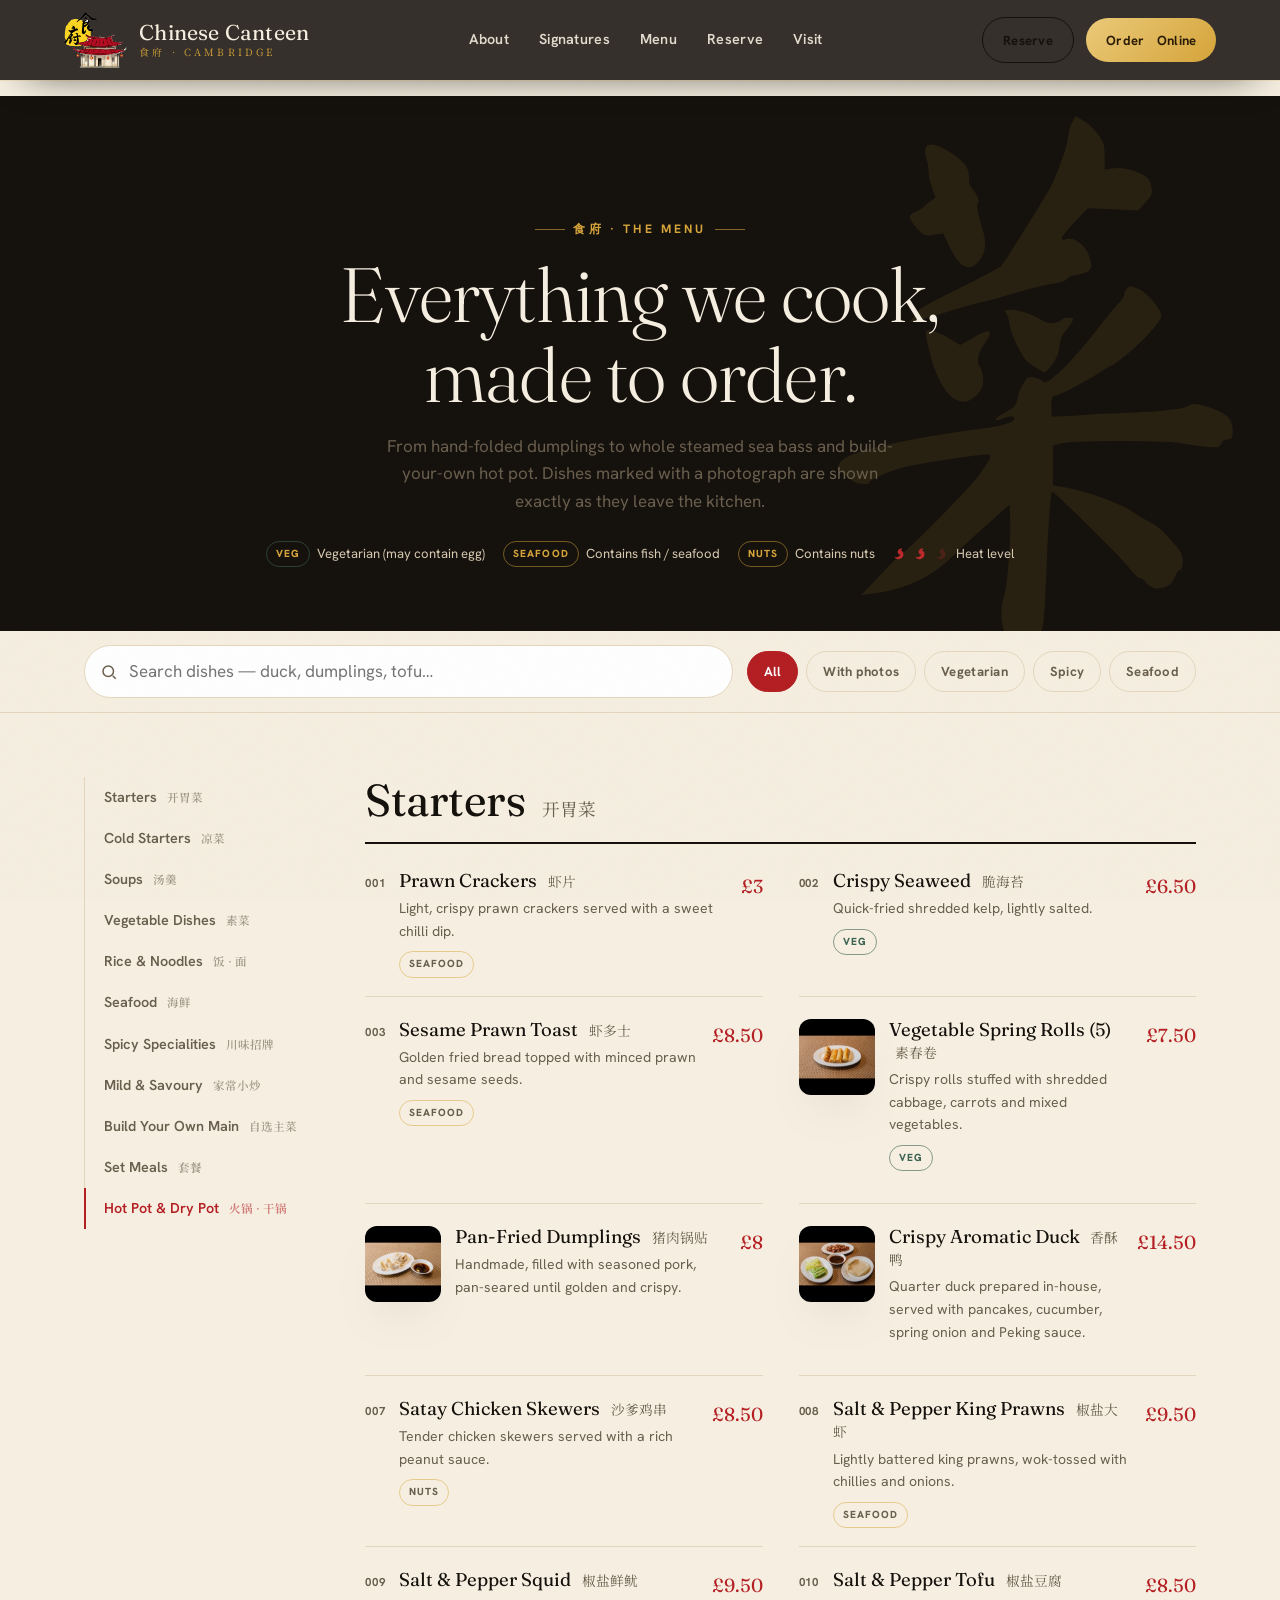
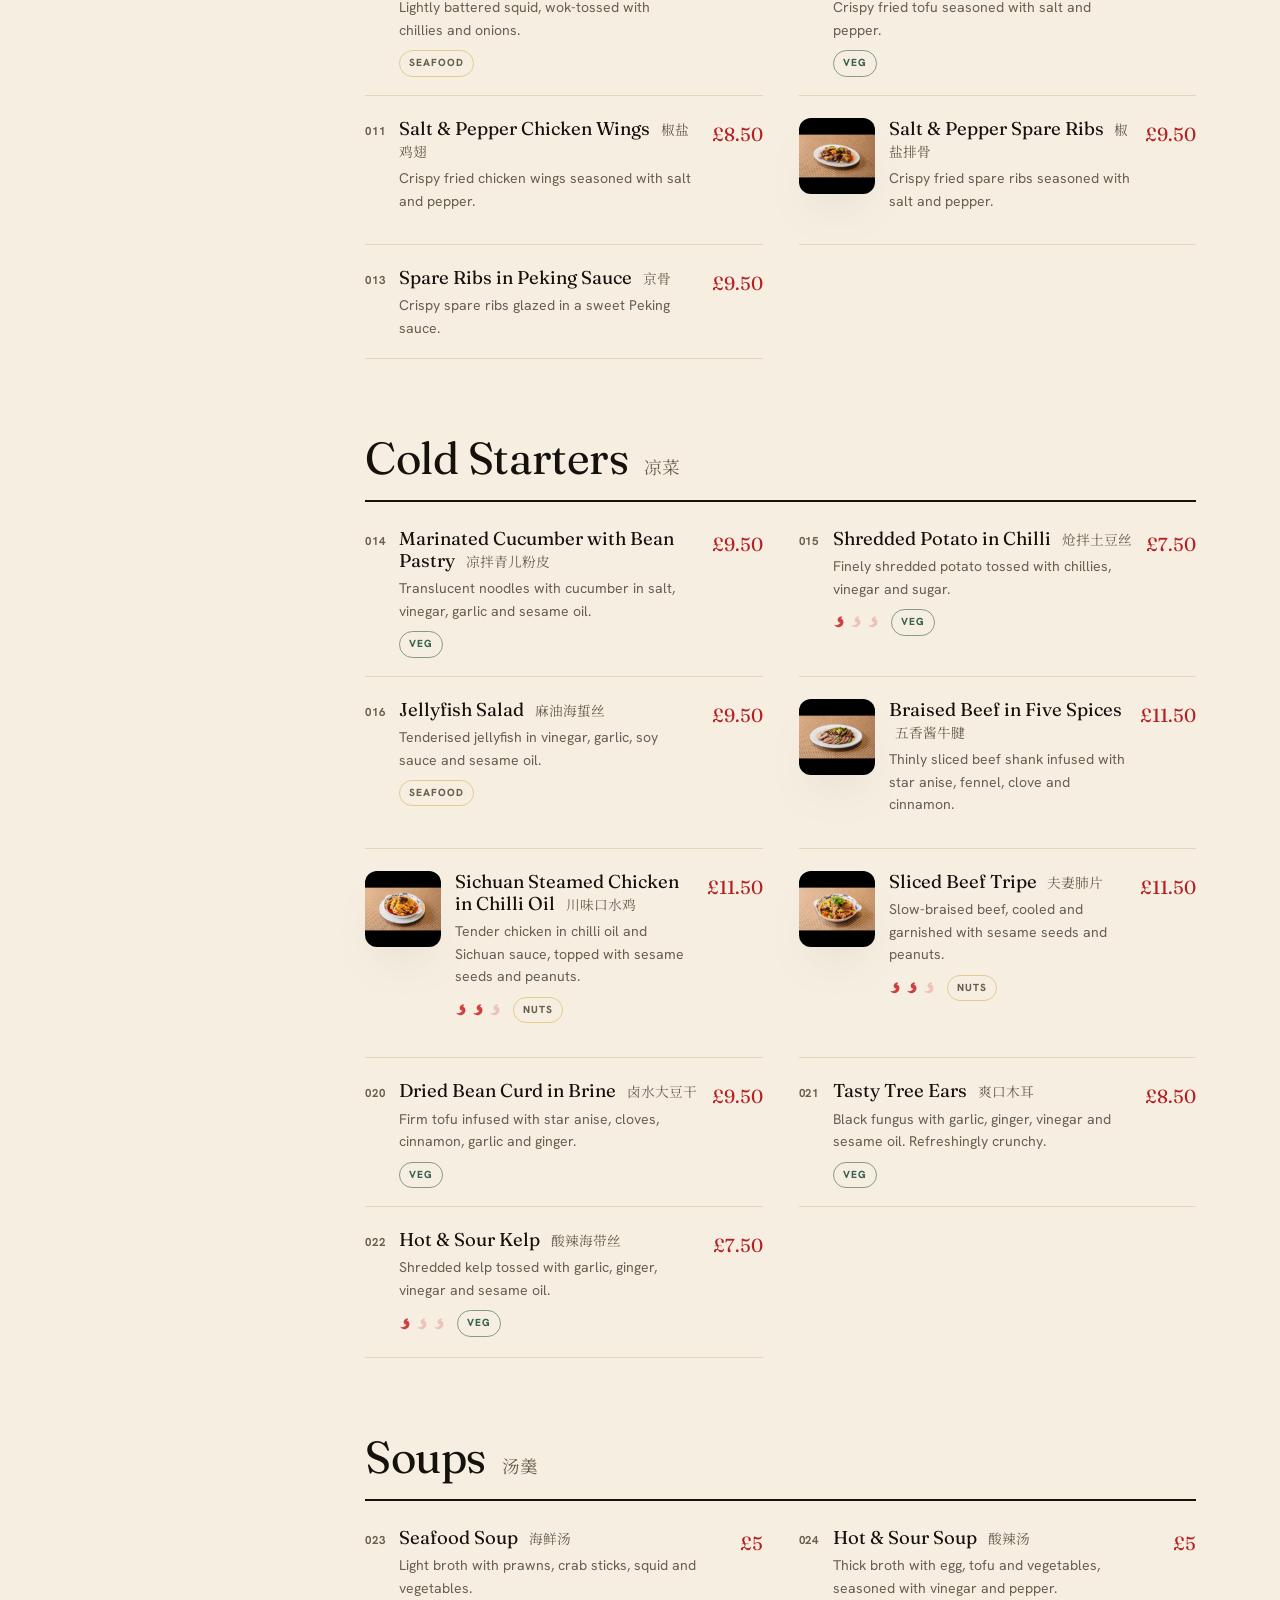
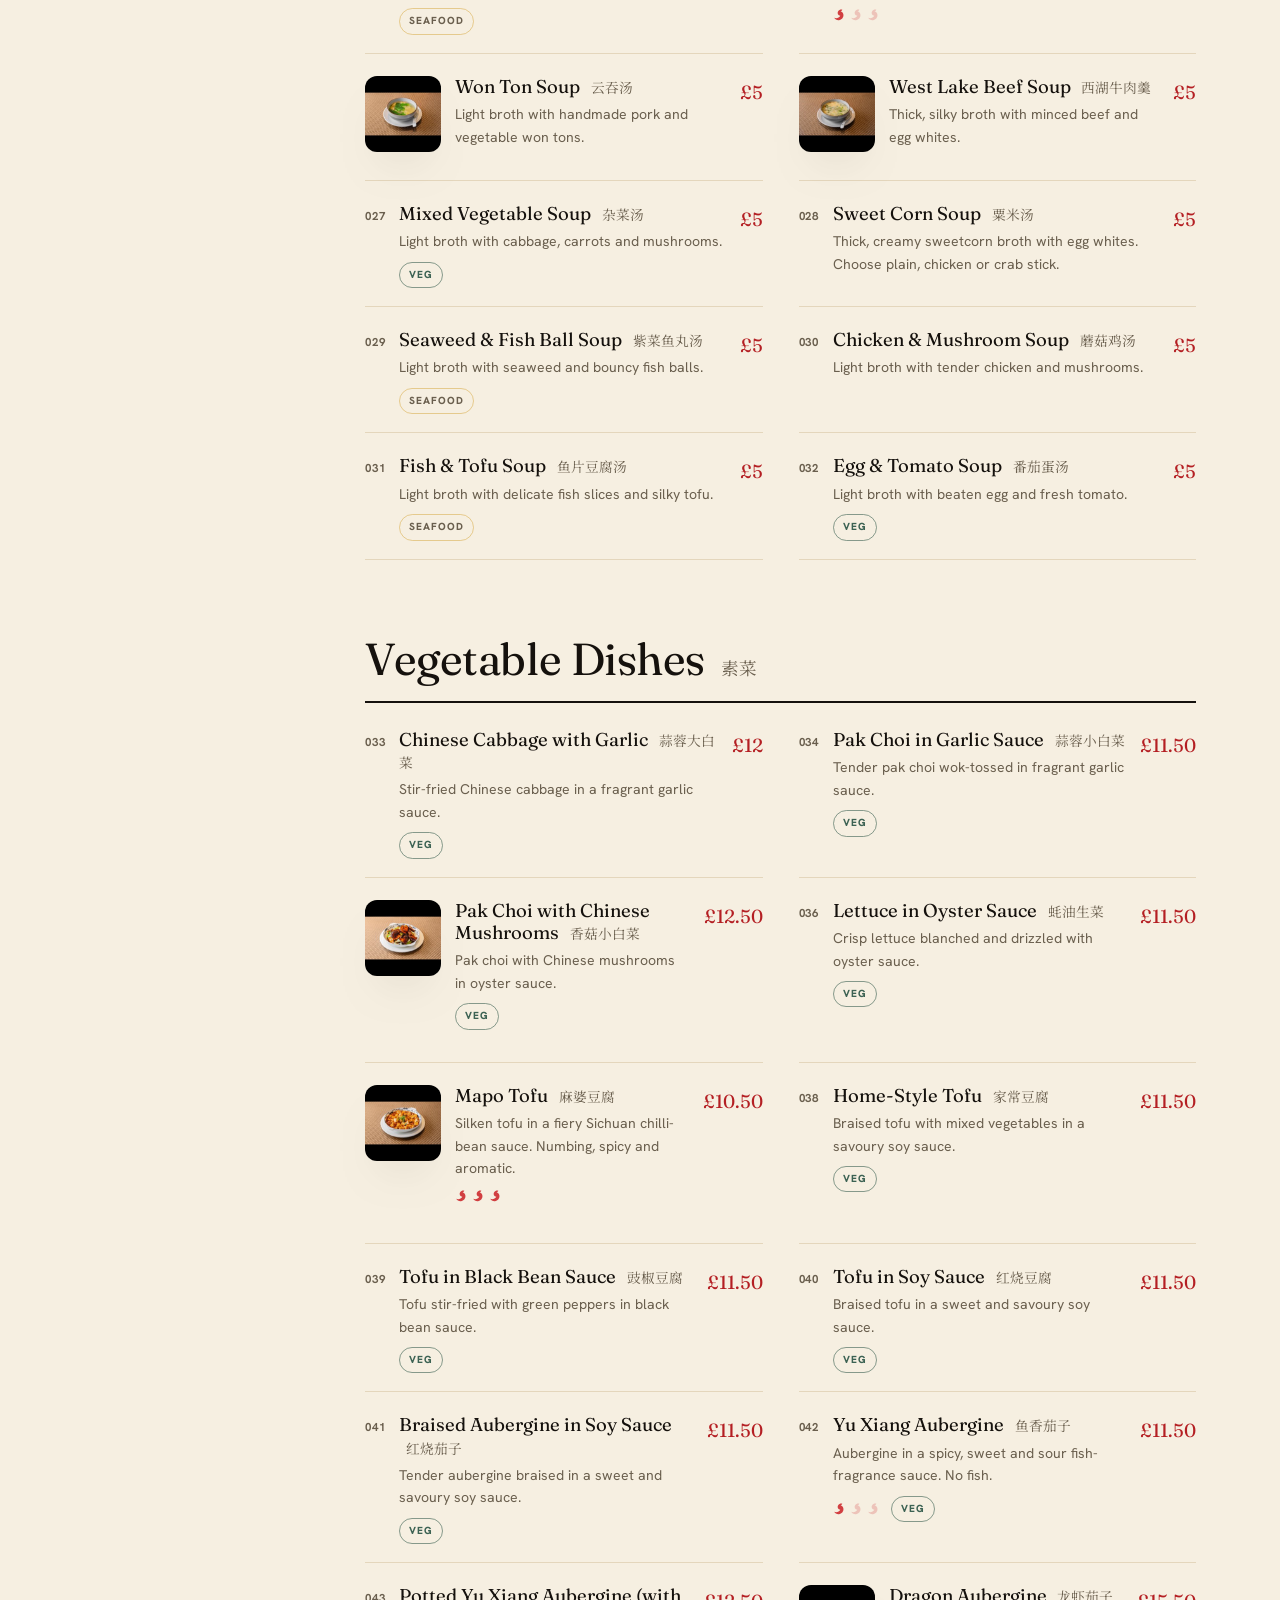
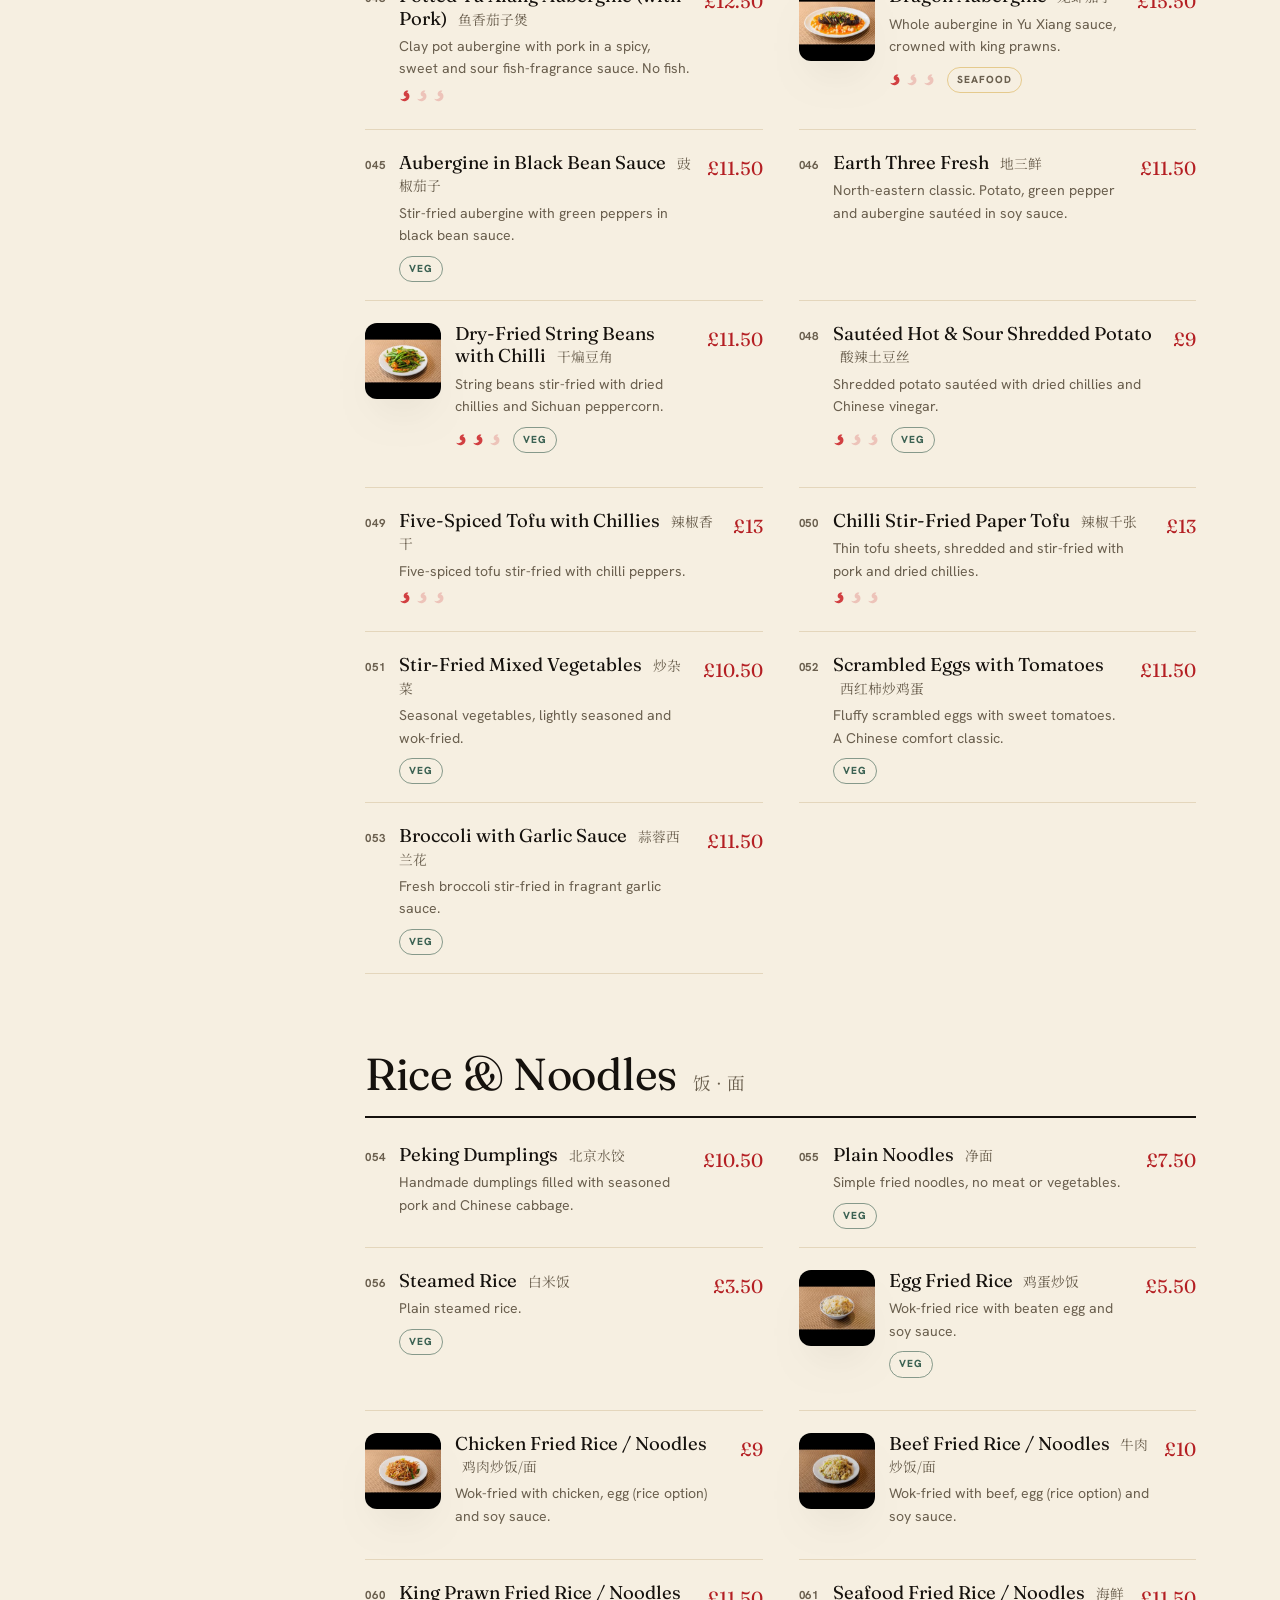
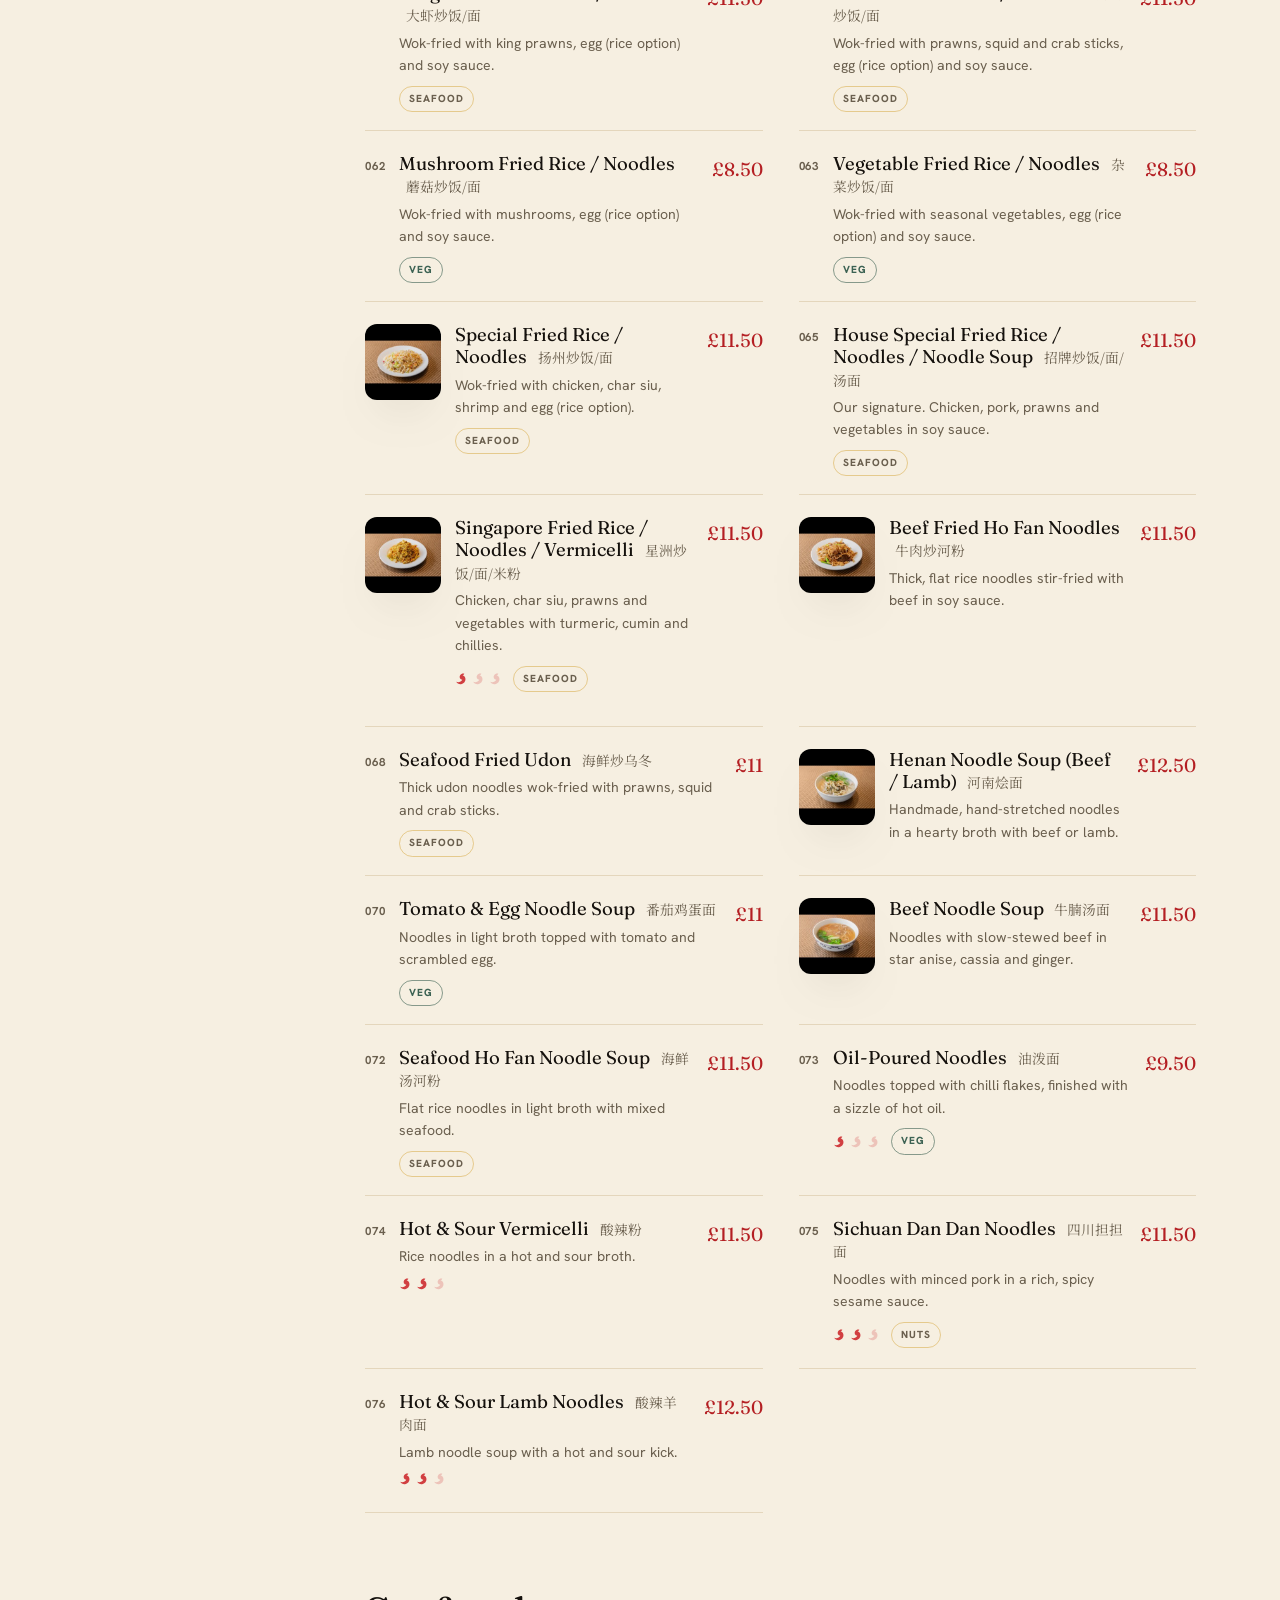
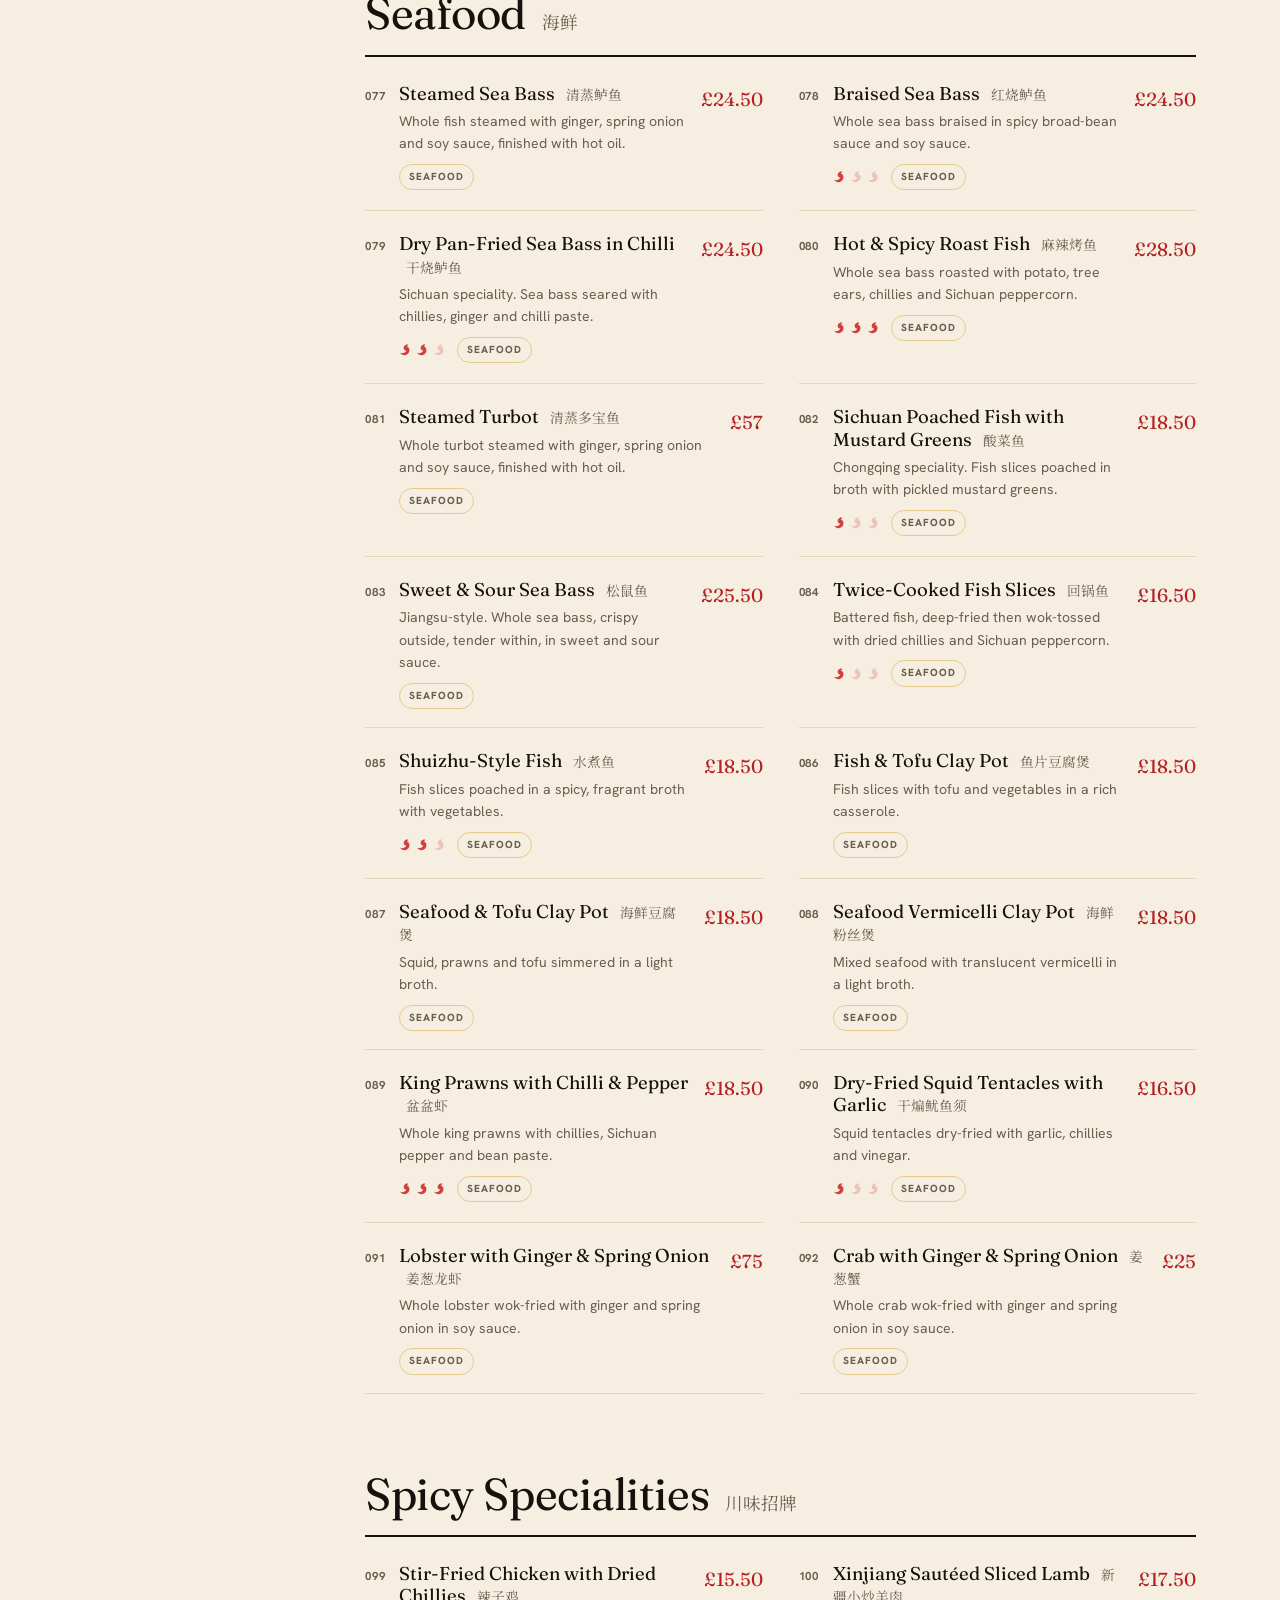
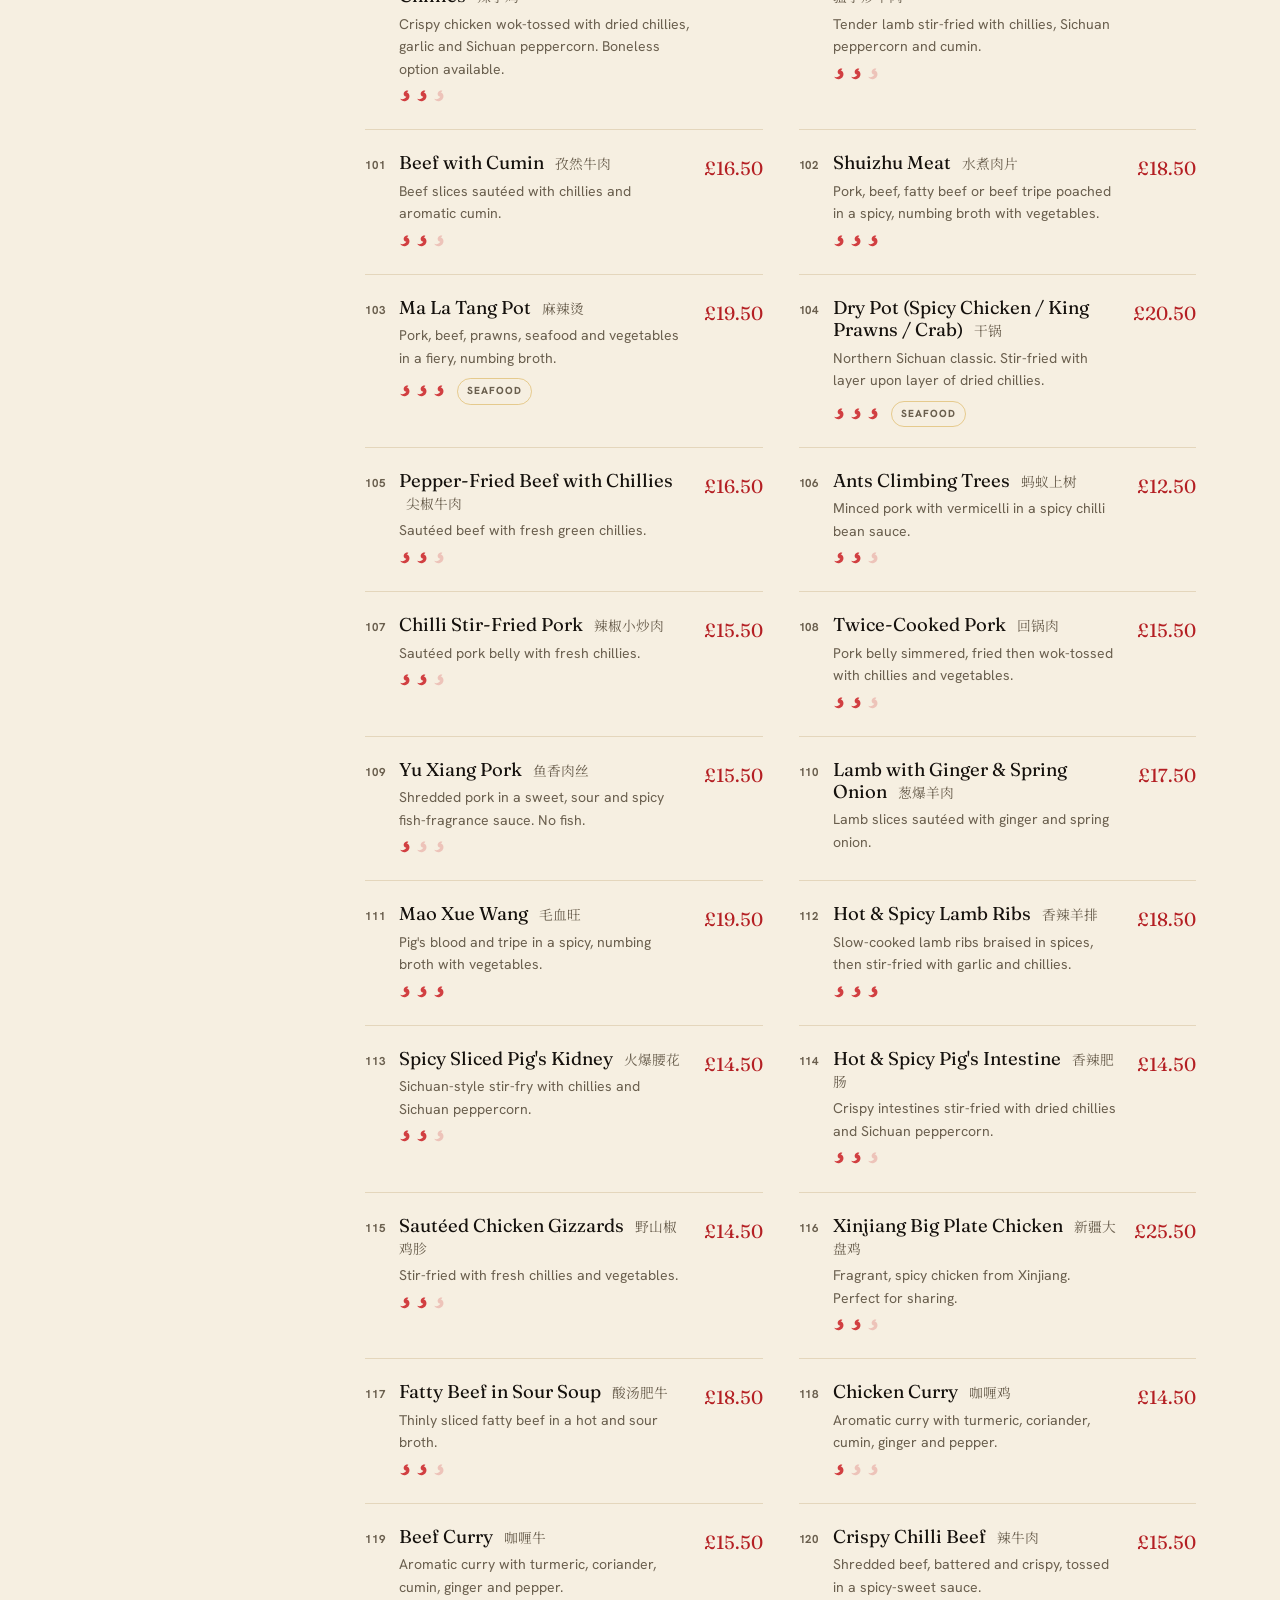
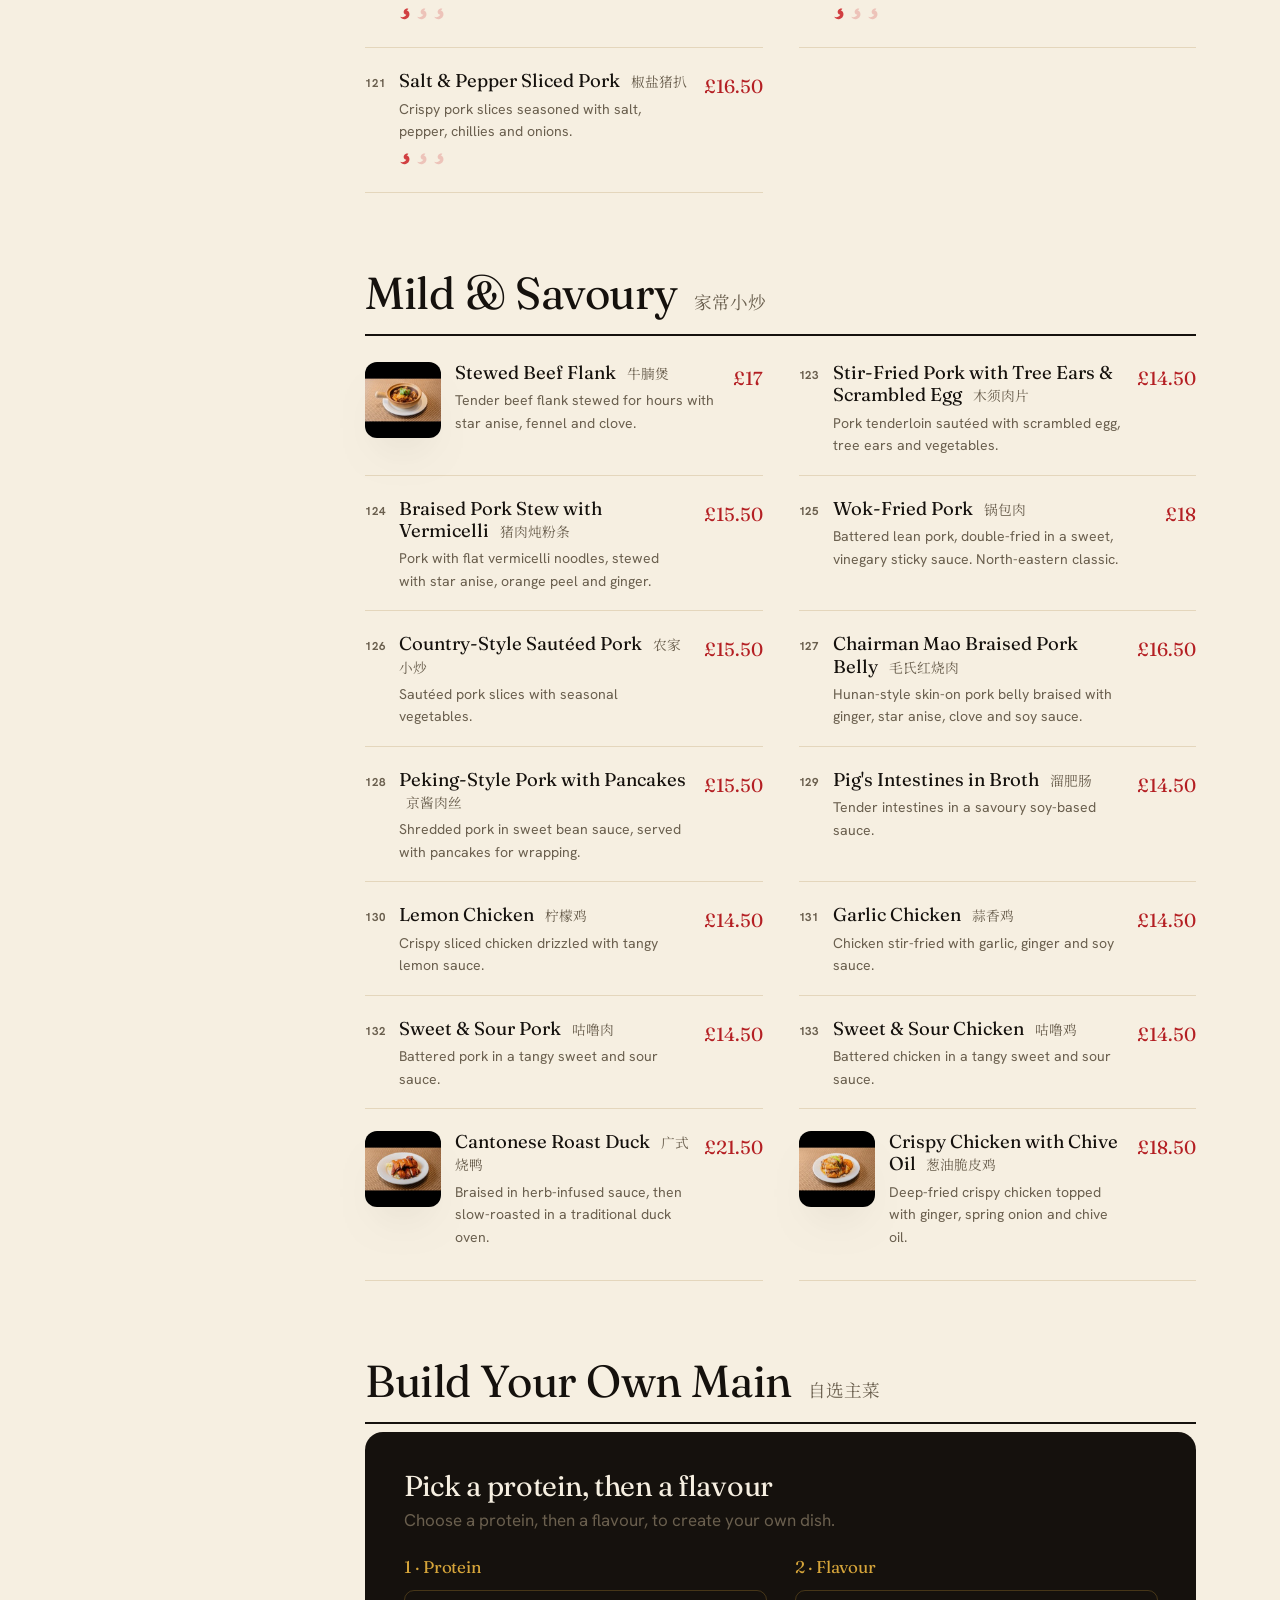
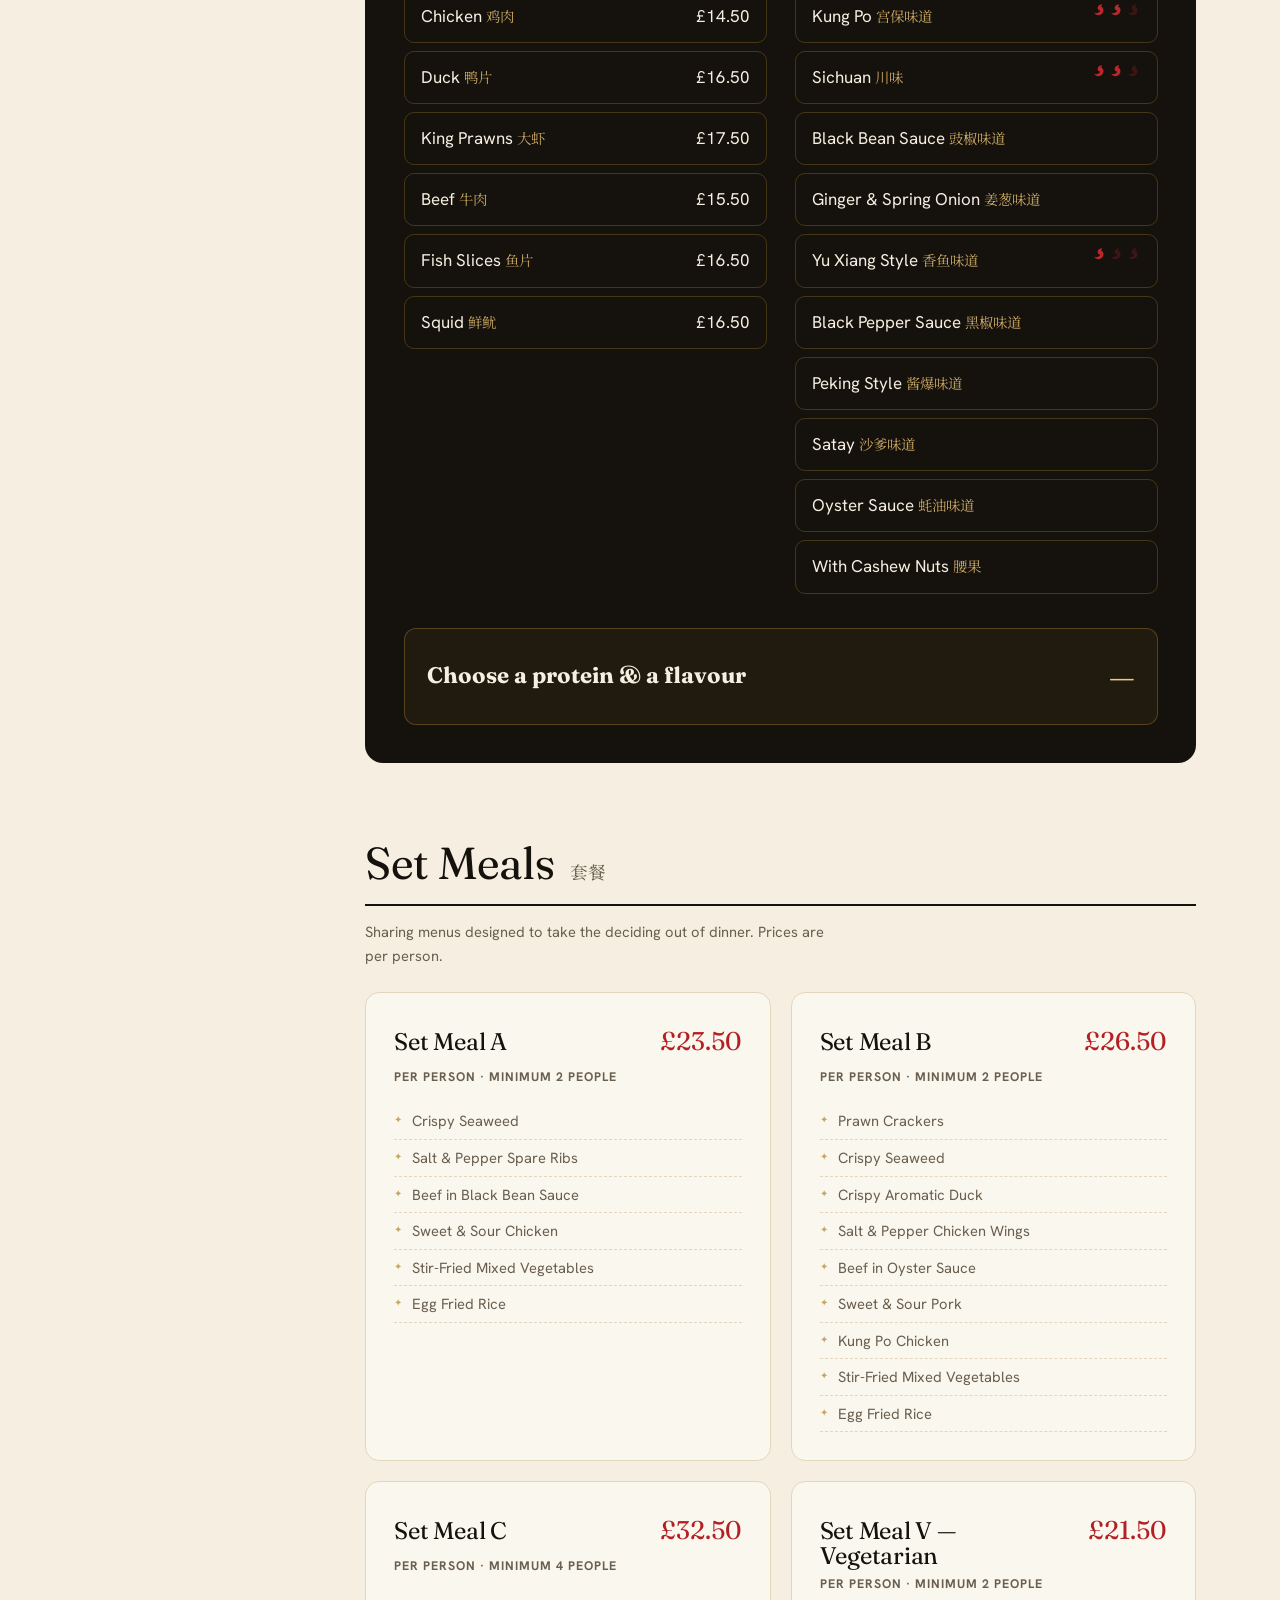
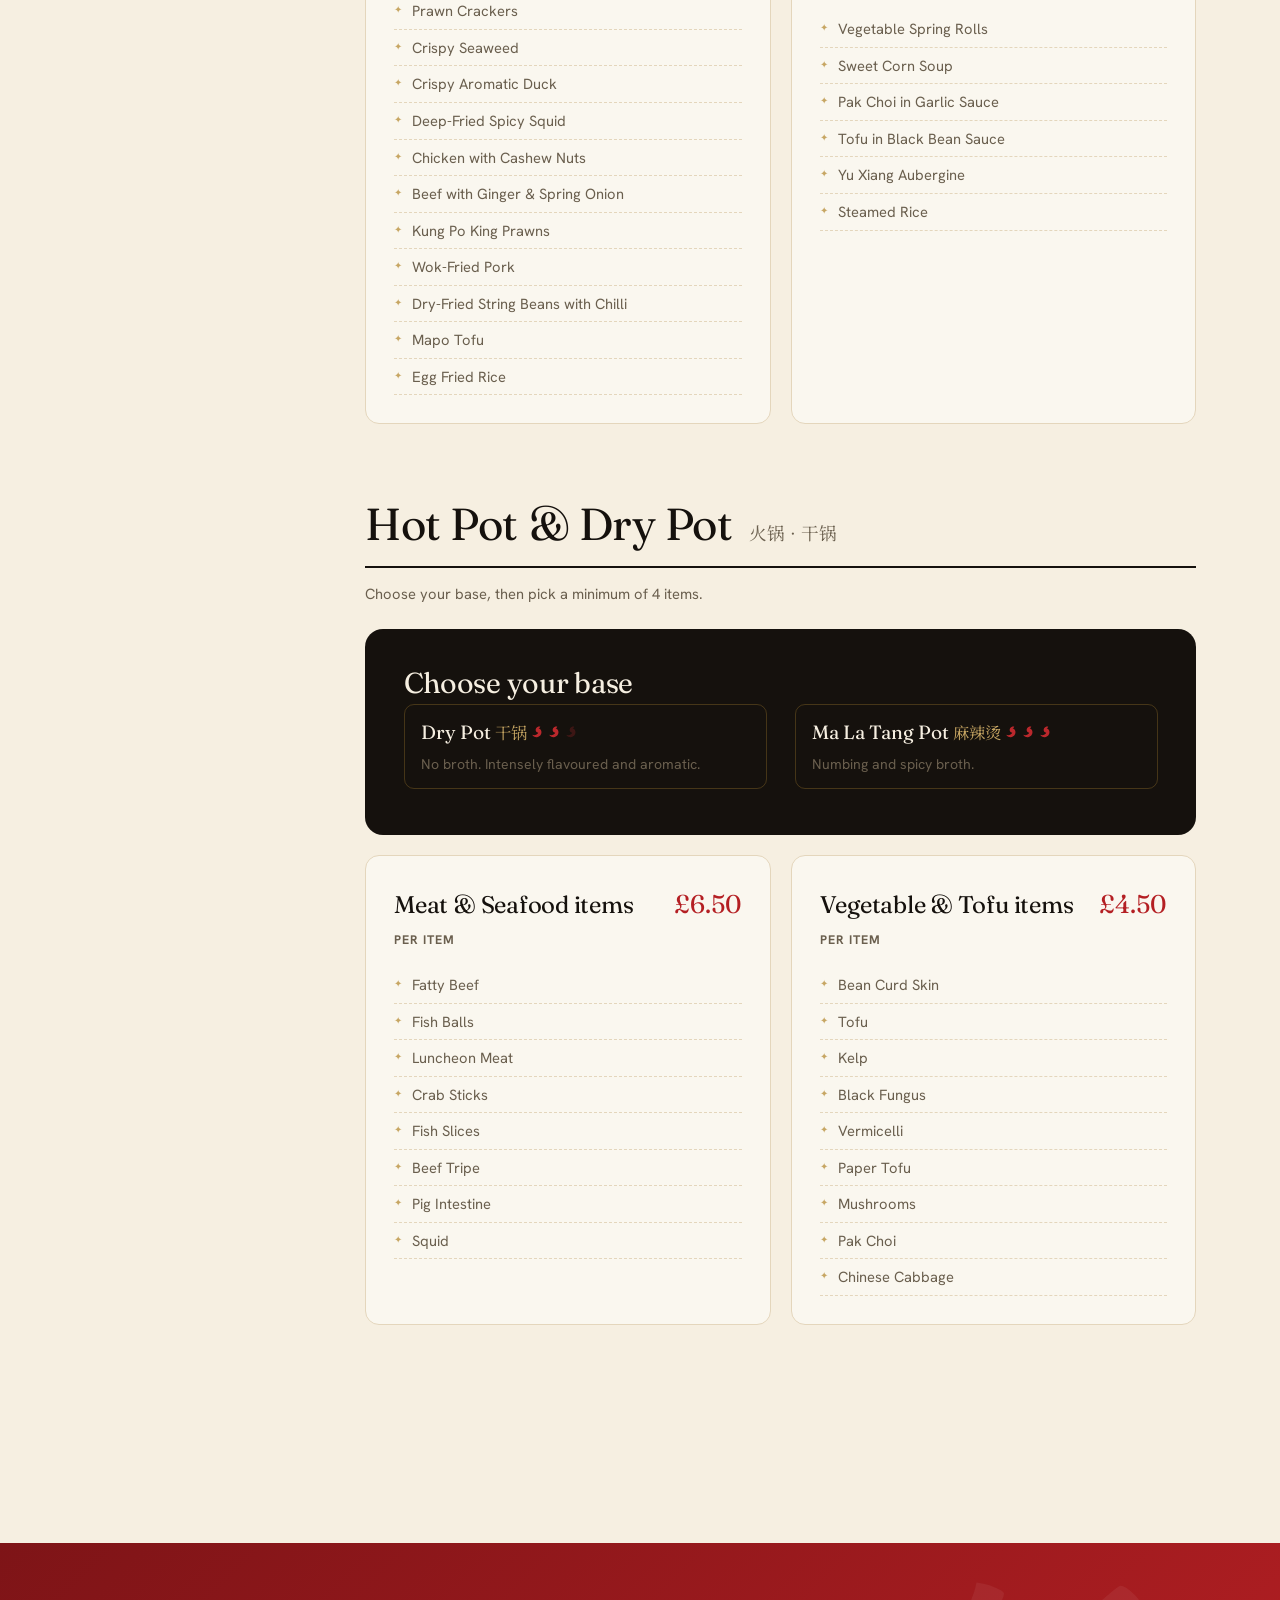
==== commit 35f33f5a: "Mobile hero/nav spacing polish (phone-only, desktop unchanged) - Remove overlapping scroll cue on ph" ====
--- a/menu.html
+++ b/menu.html
@@ -8,6 +8,12 @@
 <meta name="description" content="The full menu at Chinese Canteen, Cambridge — starters, hand-pulled noodles, Sichuan specialities, seafood, set meals and build-your-own hot pot. Order online or reserve a table." />
 <meta name="theme-color" content="#15110D" />
 <link rel="icon" href="images/logomark.png" />
+<link rel="canonical" href="https://chinesecanteen.com/menu.html" />
+<meta property="og:title" content="The Menu · Chinese Canteen 食府 — Cambridge" />
+<meta property="og:description" content="The full menu — starters, hand-pulled noodles, Sichuan specialities, seafood, set meals and build-your-own hot pot." />
+<meta property="og:image" content="https://chinesecanteen.com/images/dishes/dragon-aubergine.jpg" />
+<meta property="og:url" content="https://chinesecanteen.com/menu.html" />
+<meta property="og:type" content="website" />
 <link rel="preconnect" href="https://fonts.googleapis.com" />
 <link rel="preconnect" href="https://fonts.gstatic.com" crossorigin />
 <link href="https://fonts.googleapis.com/css2?family=Fraunces:ital,opsz,wght@0,9..144,300..600;1,9..144,300..600&family=Hanken+Grotesk:wght@400;600;700;800&family=Ma+Shan+Zheng&text=%E9%A3%9F%E5%BA%9C%E8%8F%9C%E9%A5%AD%E8%BF%B7&family=Noto+Serif+SC:wght@400;500;600;700&display=swap" rel="stylesheet" />
@@ -34,7 +40,7 @@
   </nav>
   <div class="nav__cta">
     <a href="index.html#reserve" class="btn ghost btn--reserve">Reserve</a>
-    <a href="https://chinesecanteen.lifeintouch.net/" target="_blank" rel="noopener" class="btn gold">Order Online</a>
+    <a href="https://chinesecanteen.lifeintouch.net/" target="_blank" rel="noopener" class="btn gold">Order<span class="nav-online">&nbsp;Online</span></a>
     <button class="nav__burger" id="burger" aria-label="Open menu" aria-controls="drawer" aria-expanded="false"><span></span><span></span><span></span></button>
   </div>
 </header>
--- a/styles.css
+++ b/styles.css
@@ -548,8 +548,30 @@
   .framed::before { inset: 14px -8px -14px 14px; }
   .framed .chop { left: -10px; bottom: -16px; width: 76px; height: 76px; font-size: 2.1rem; }
 }
-@media (max-width: 400px){
-  .nav { gap: 12px; }
+/* ---- Phone-only polish (does NOT affect ≥641px / desktop) ---- */
+@media (max-width: 640px){
+  /* nav: logo + name + Order + burger, all on one tidy row */
+  .nav { gap: 10px; padding-block: 14px; }
+  .nav.scrolled { padding-block: 10px; }
+  .nav__cta { gap: 8px; }
   .brand__sub { display: none; }
-  .nav__cta .btn.gold { font-size: .78rem; padding: .6rem 1rem; }
-}
+  .brand img { height: 44px; }
+  .brand__name { font-size: 1.05rem; line-height: 1.05; white-space: nowrap; }
+  /* clean mobile bar: logo + name + burger. The Order CTA lives in the drawer. */
+  .nav__cta .btn.gold { display: none; }
+
+  /* hero: breathing room + remove the scroll cue that overlapped the address */
+  .hero__scroll { display: none; }
+  .hero__content { padding-bottom: clamp(34px, 6vh, 70px); }
+  .hero__eyebrow { margin-bottom: 20px; }
+  .hero__eyebrow span { font-size: .6rem; letter-spacing: .14em; }
+  .hero h1 { margin-bottom: 18px; }
+  .hero__sub { margin-bottom: 30px; }
+  .hero__actions { gap: 12px; }
+  .hero__actions .btn { width: 100%; justify-content: center; }
+  .hero__meta { display: grid; grid-template-columns: 1fr 1fr; gap: 18px 20px; margin-top: 30px; padding-top: 22px; }
+
+  /* menu page: realign the sticky toolbar/category strip to the shorter mobile nav */
+  .menutoolbar { top: 64px; }
+  .catnav { top: 128px; }
+}
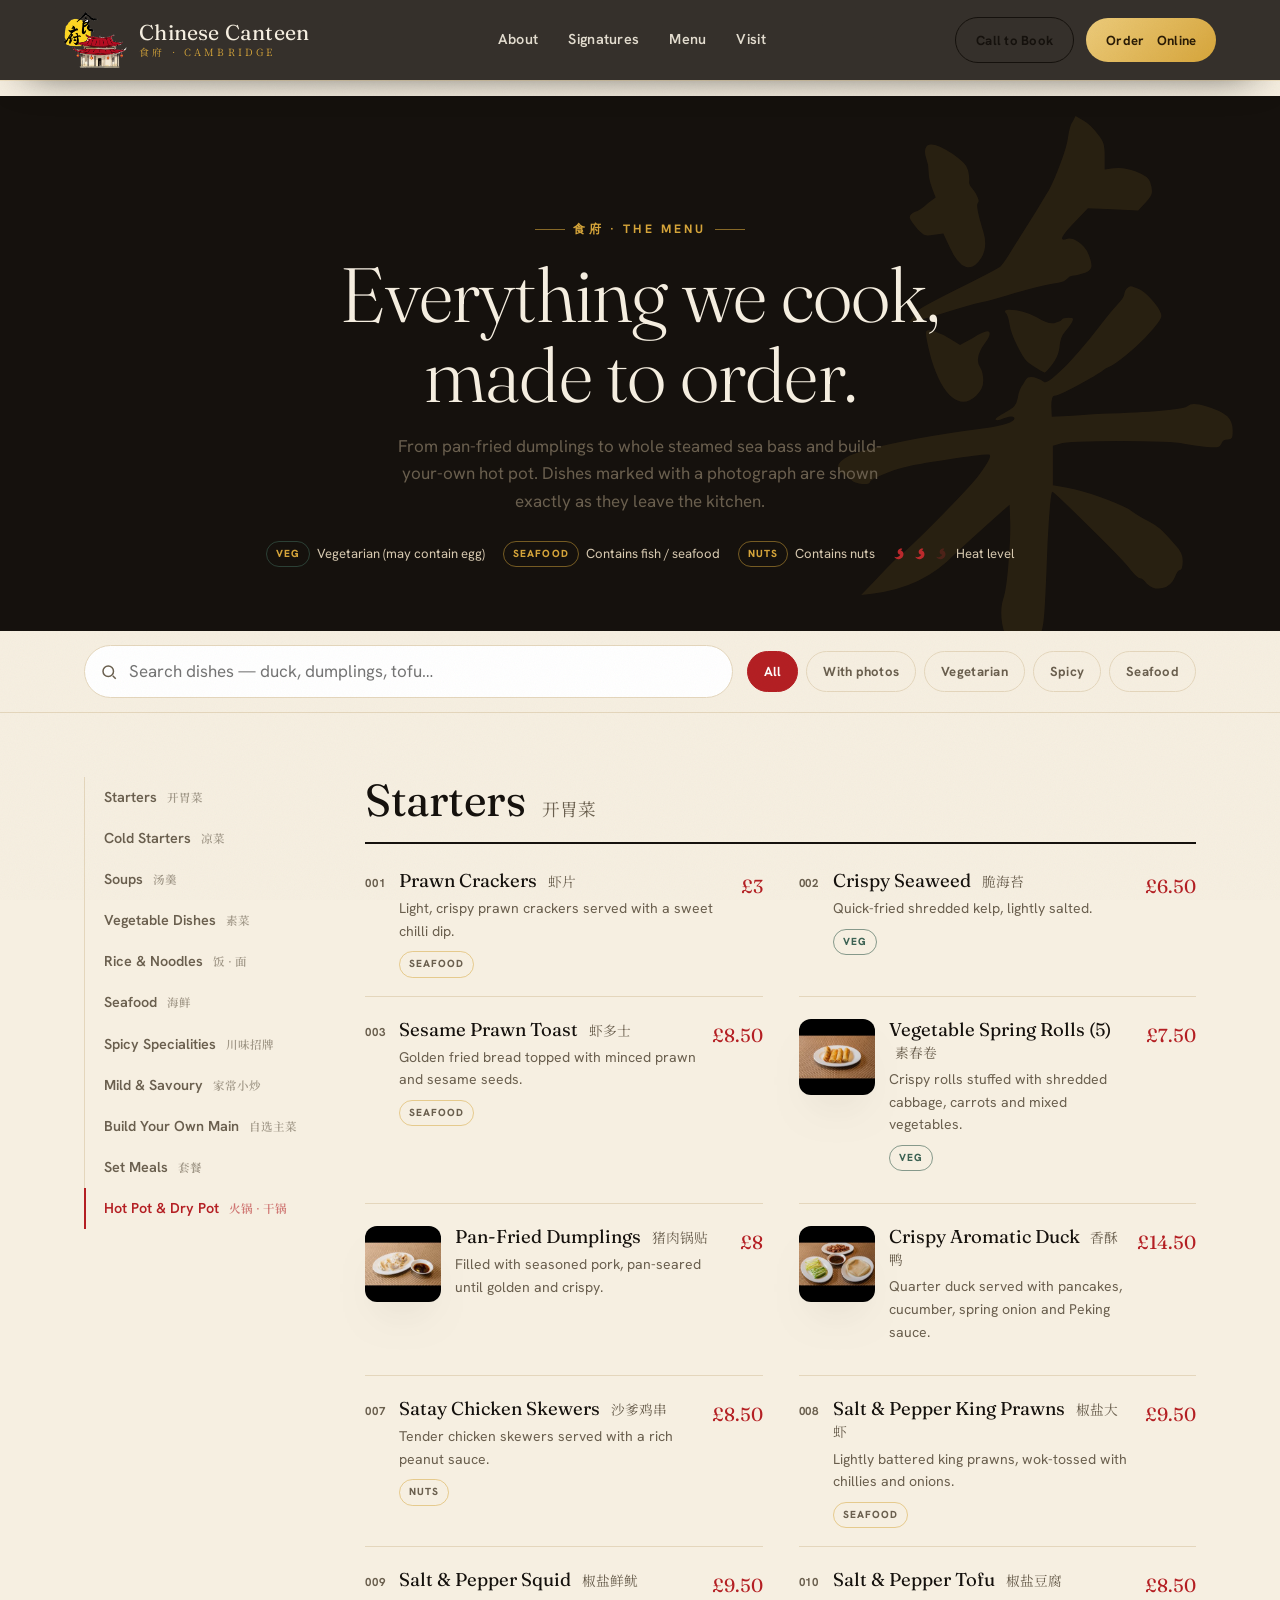
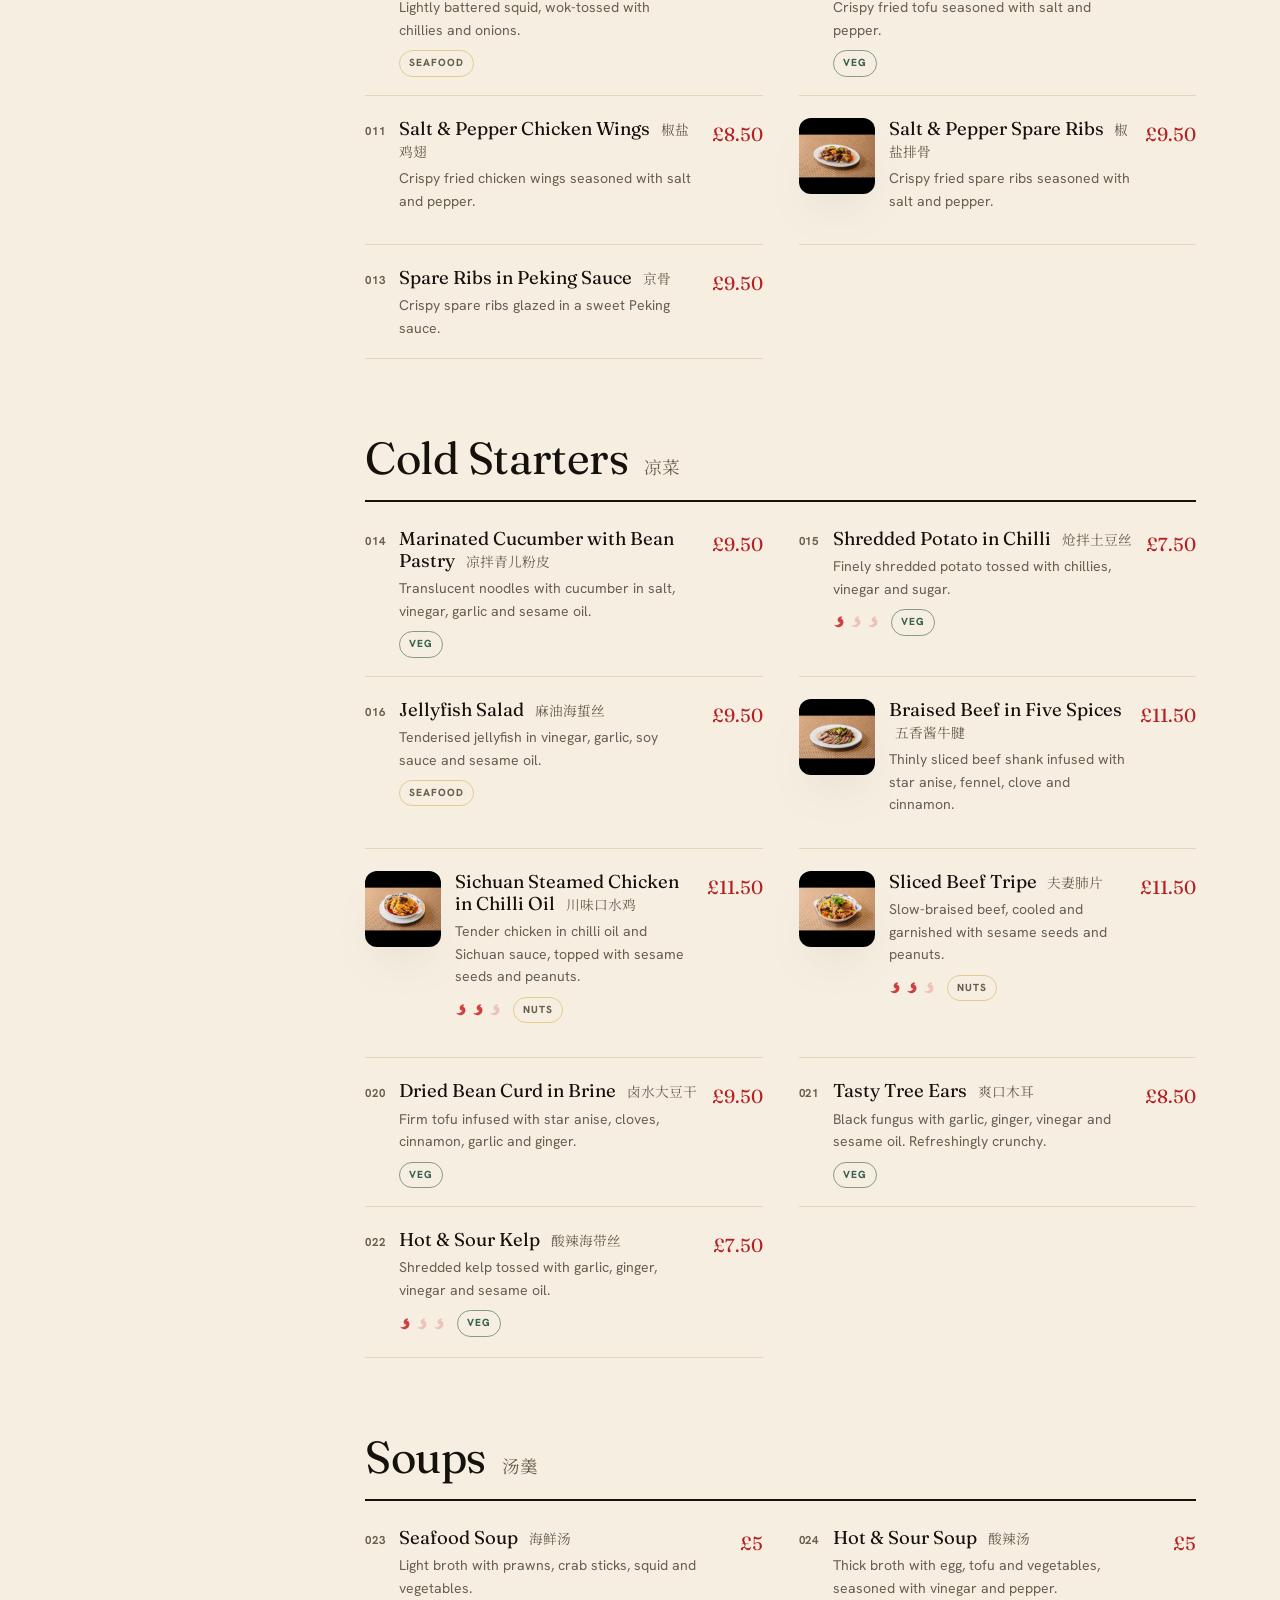
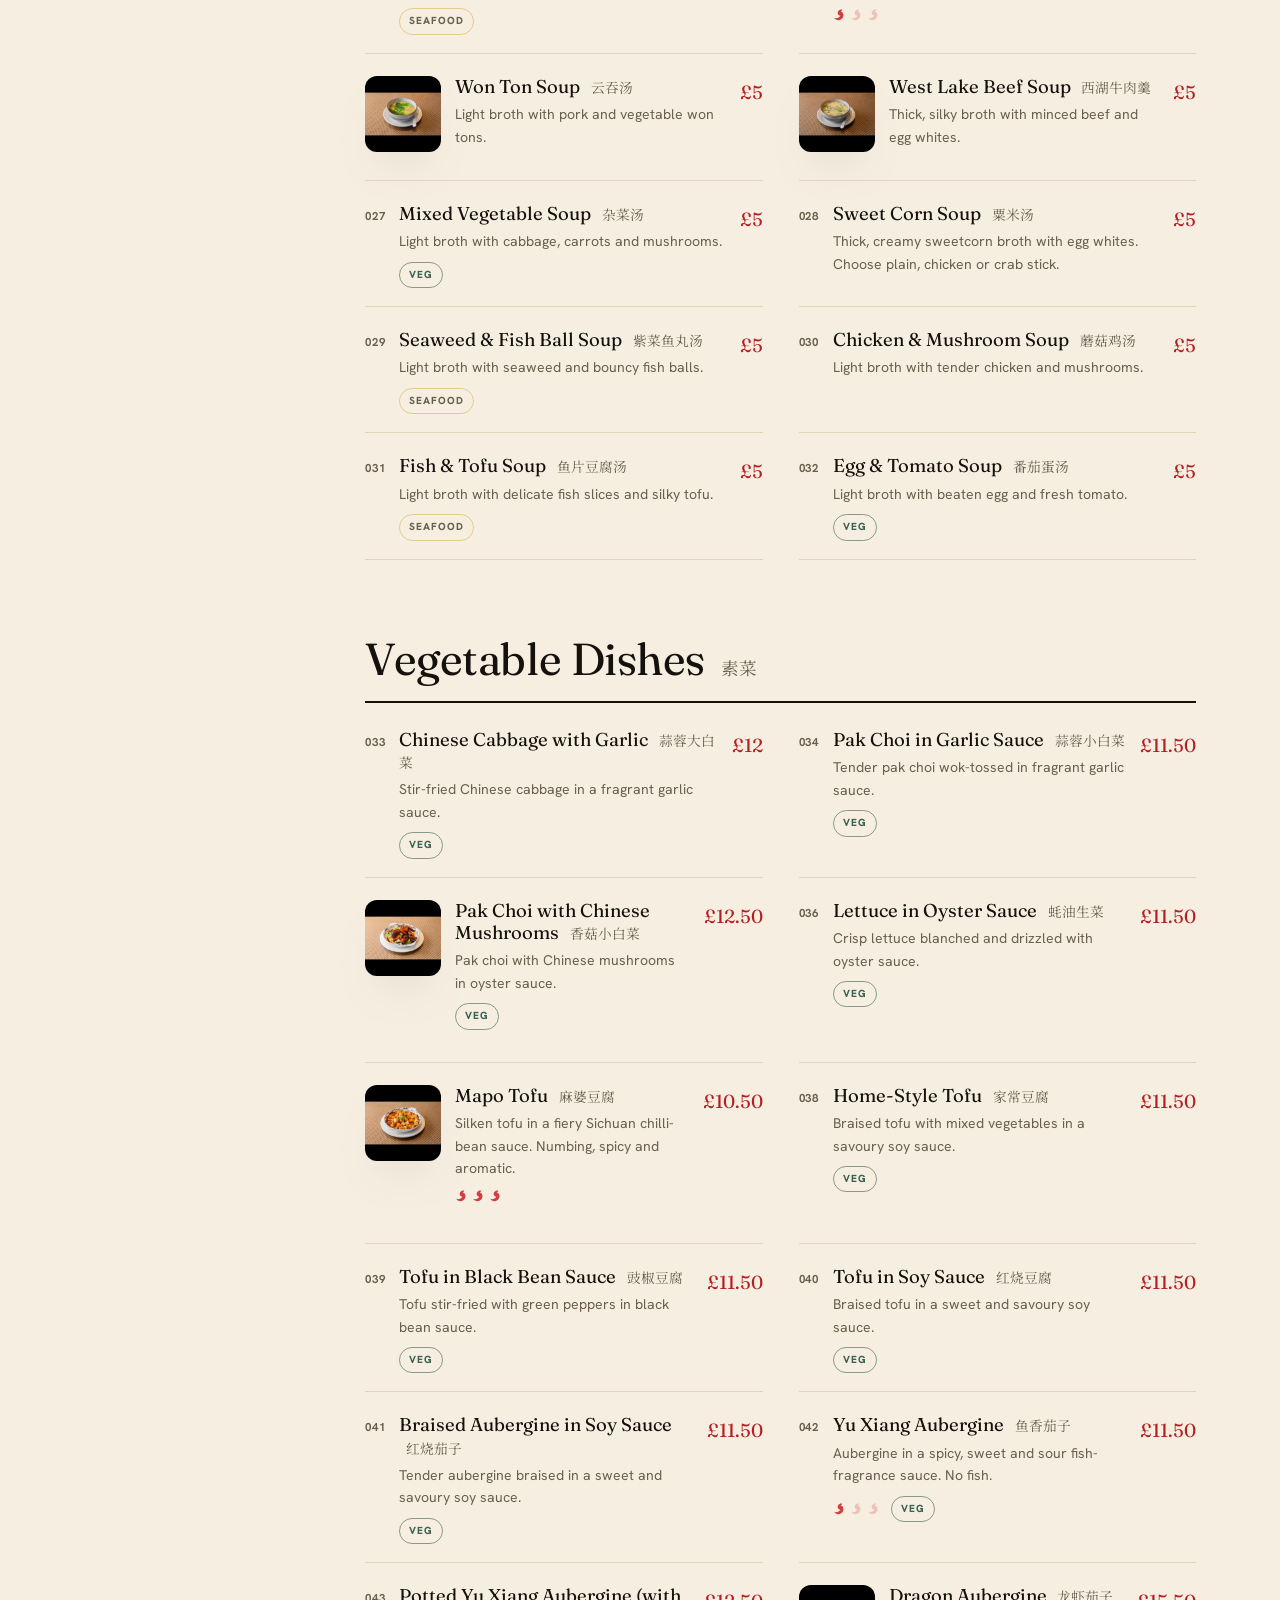
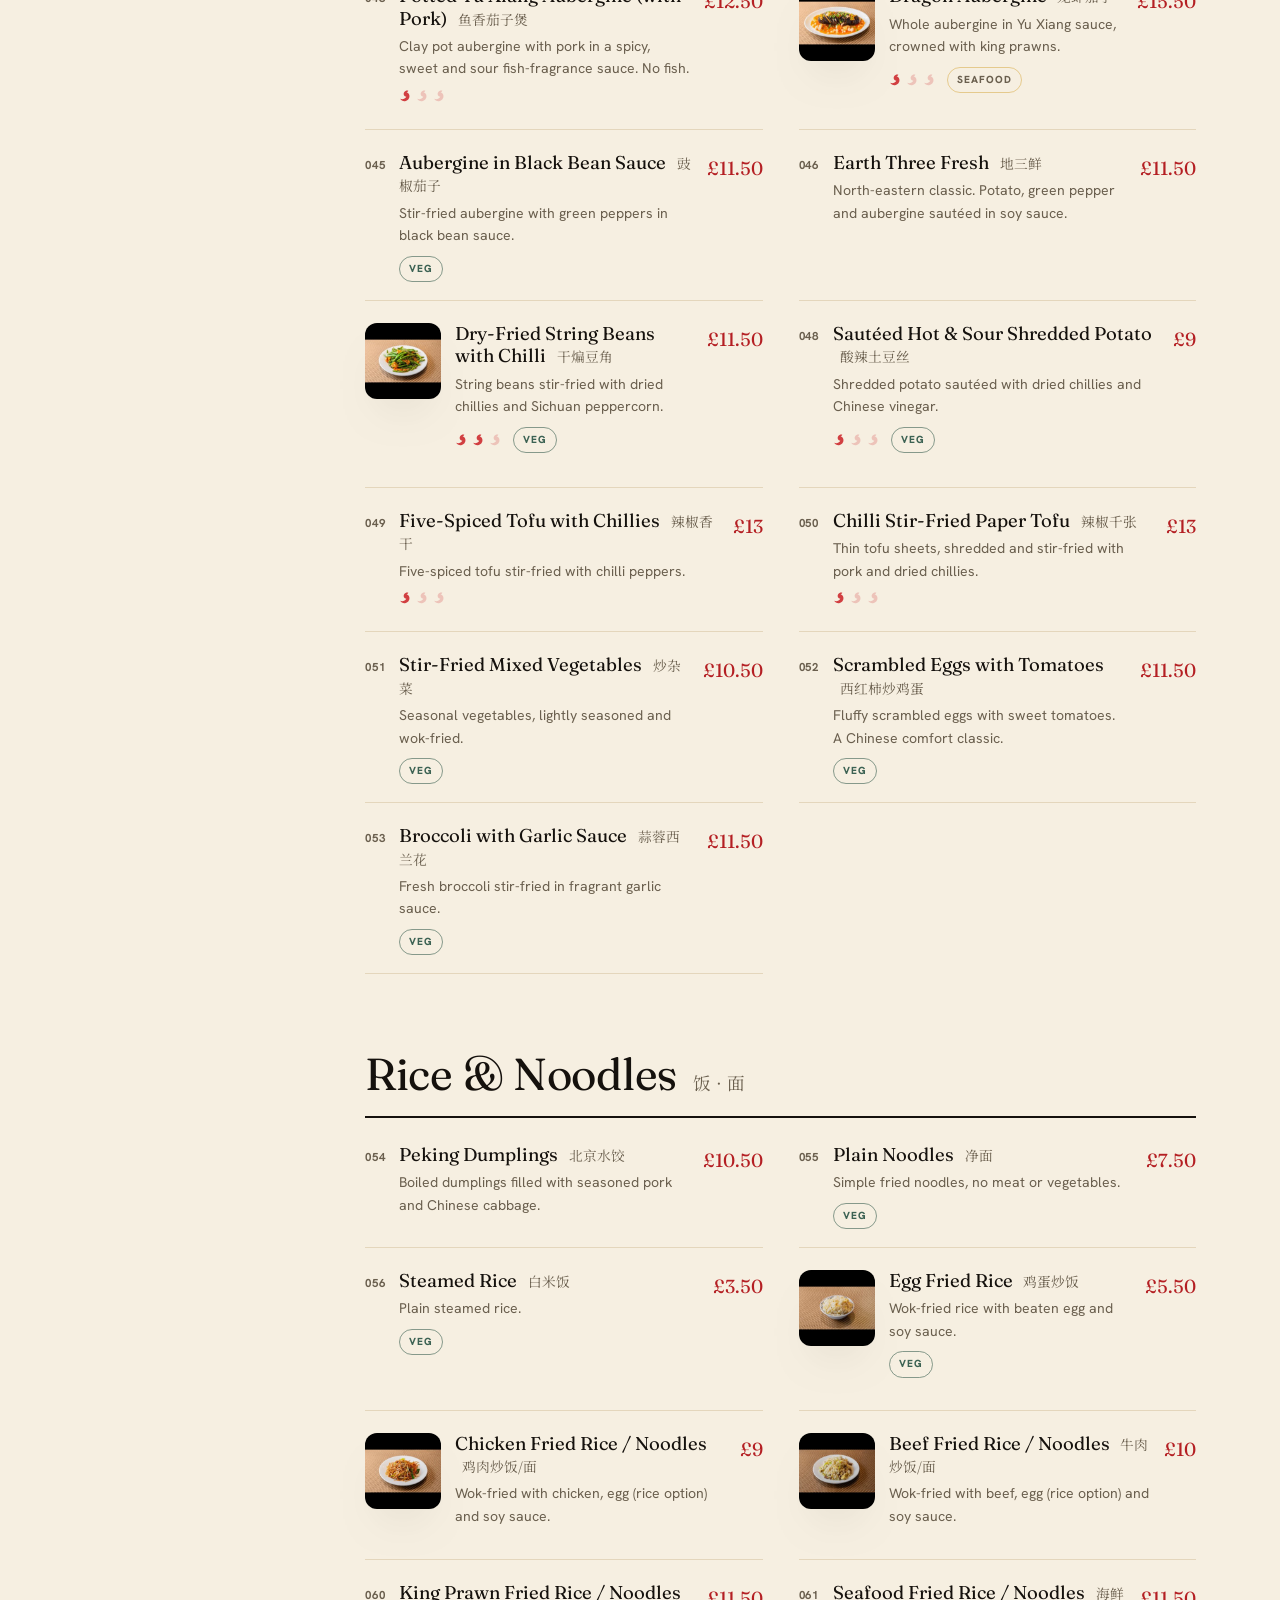
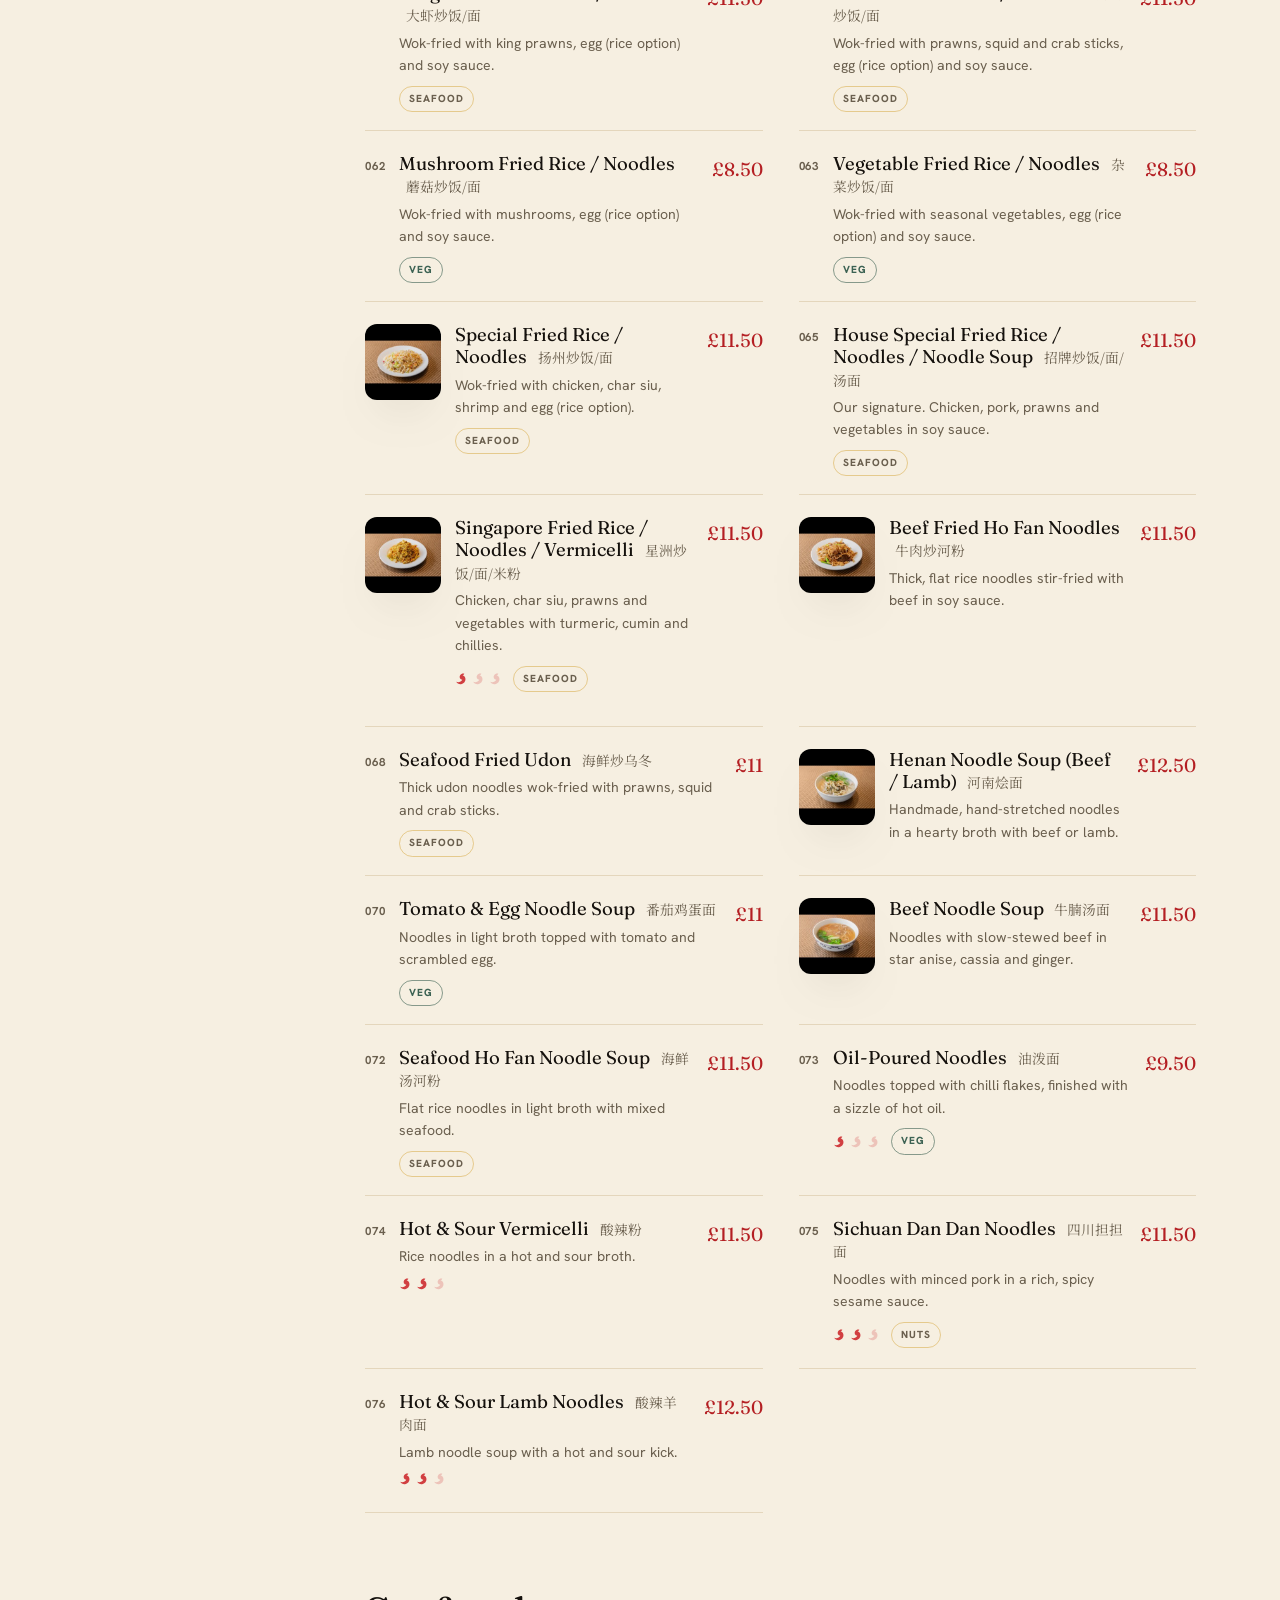
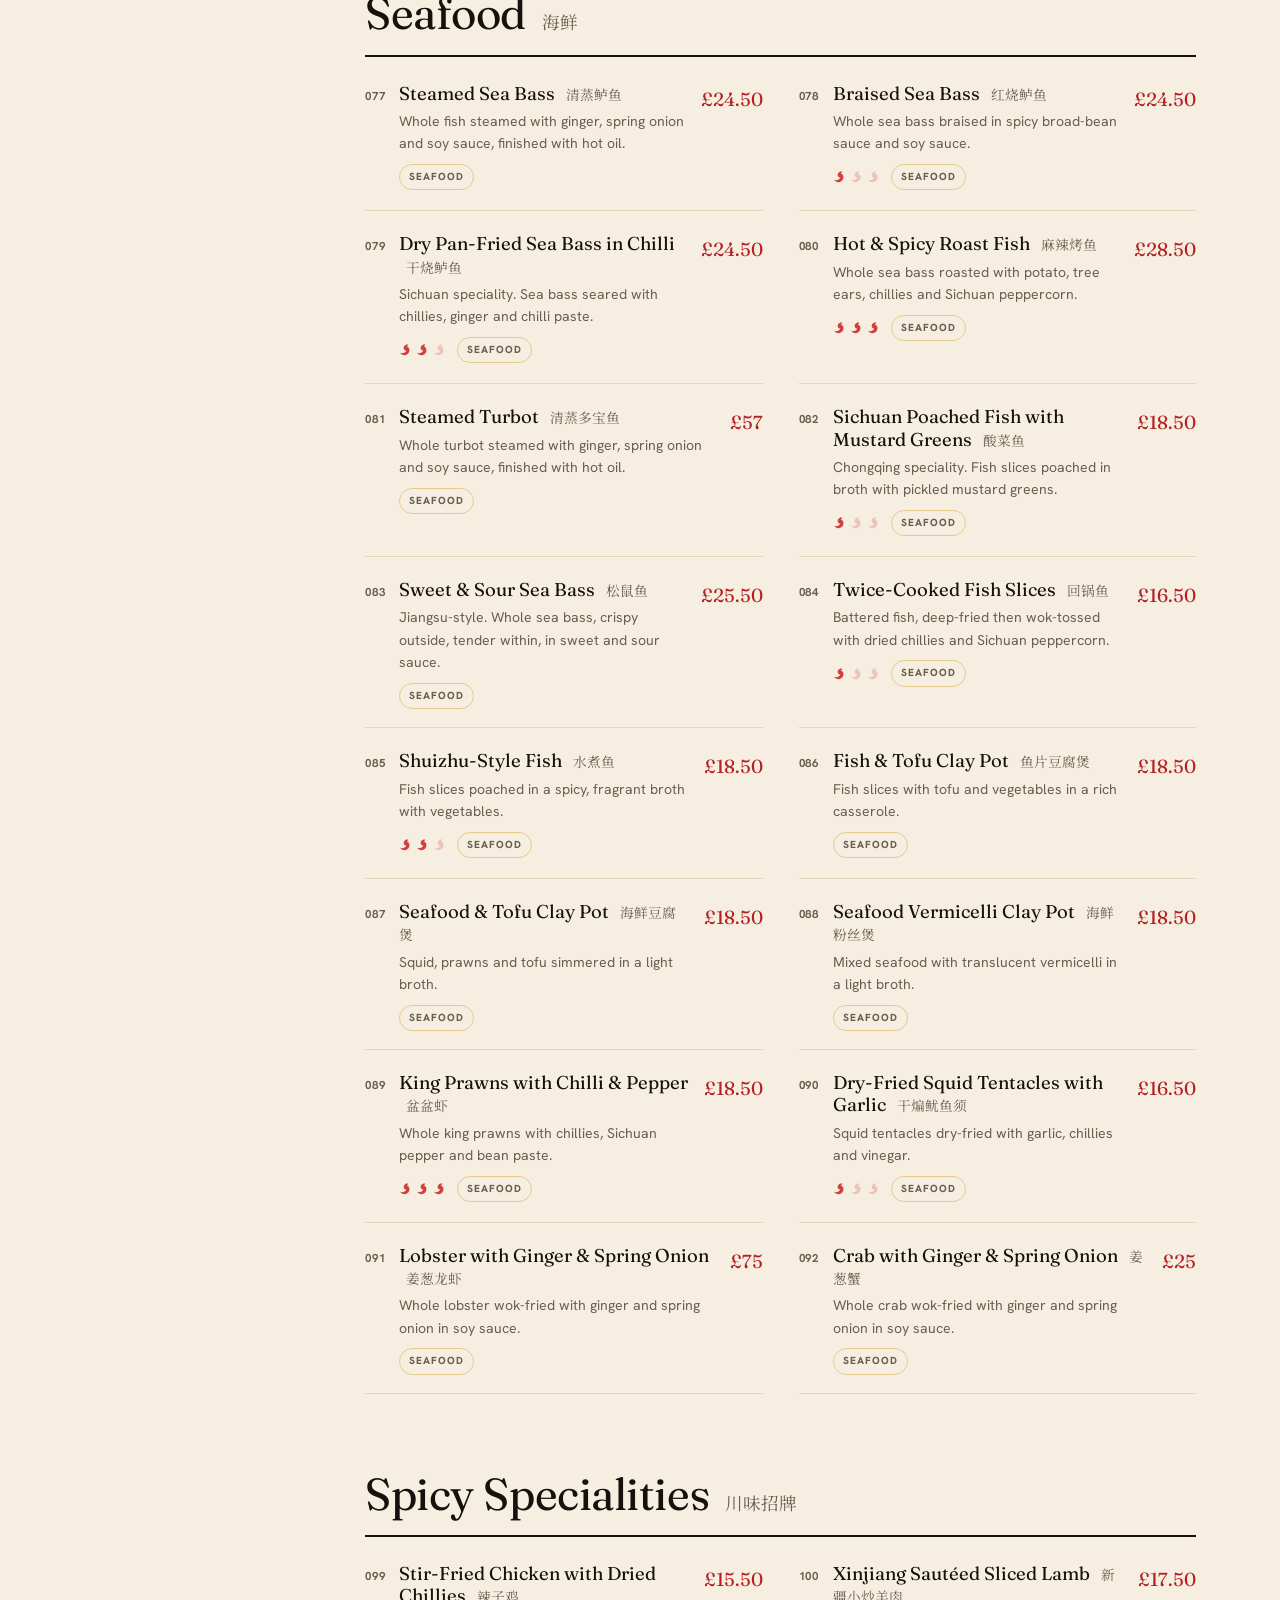
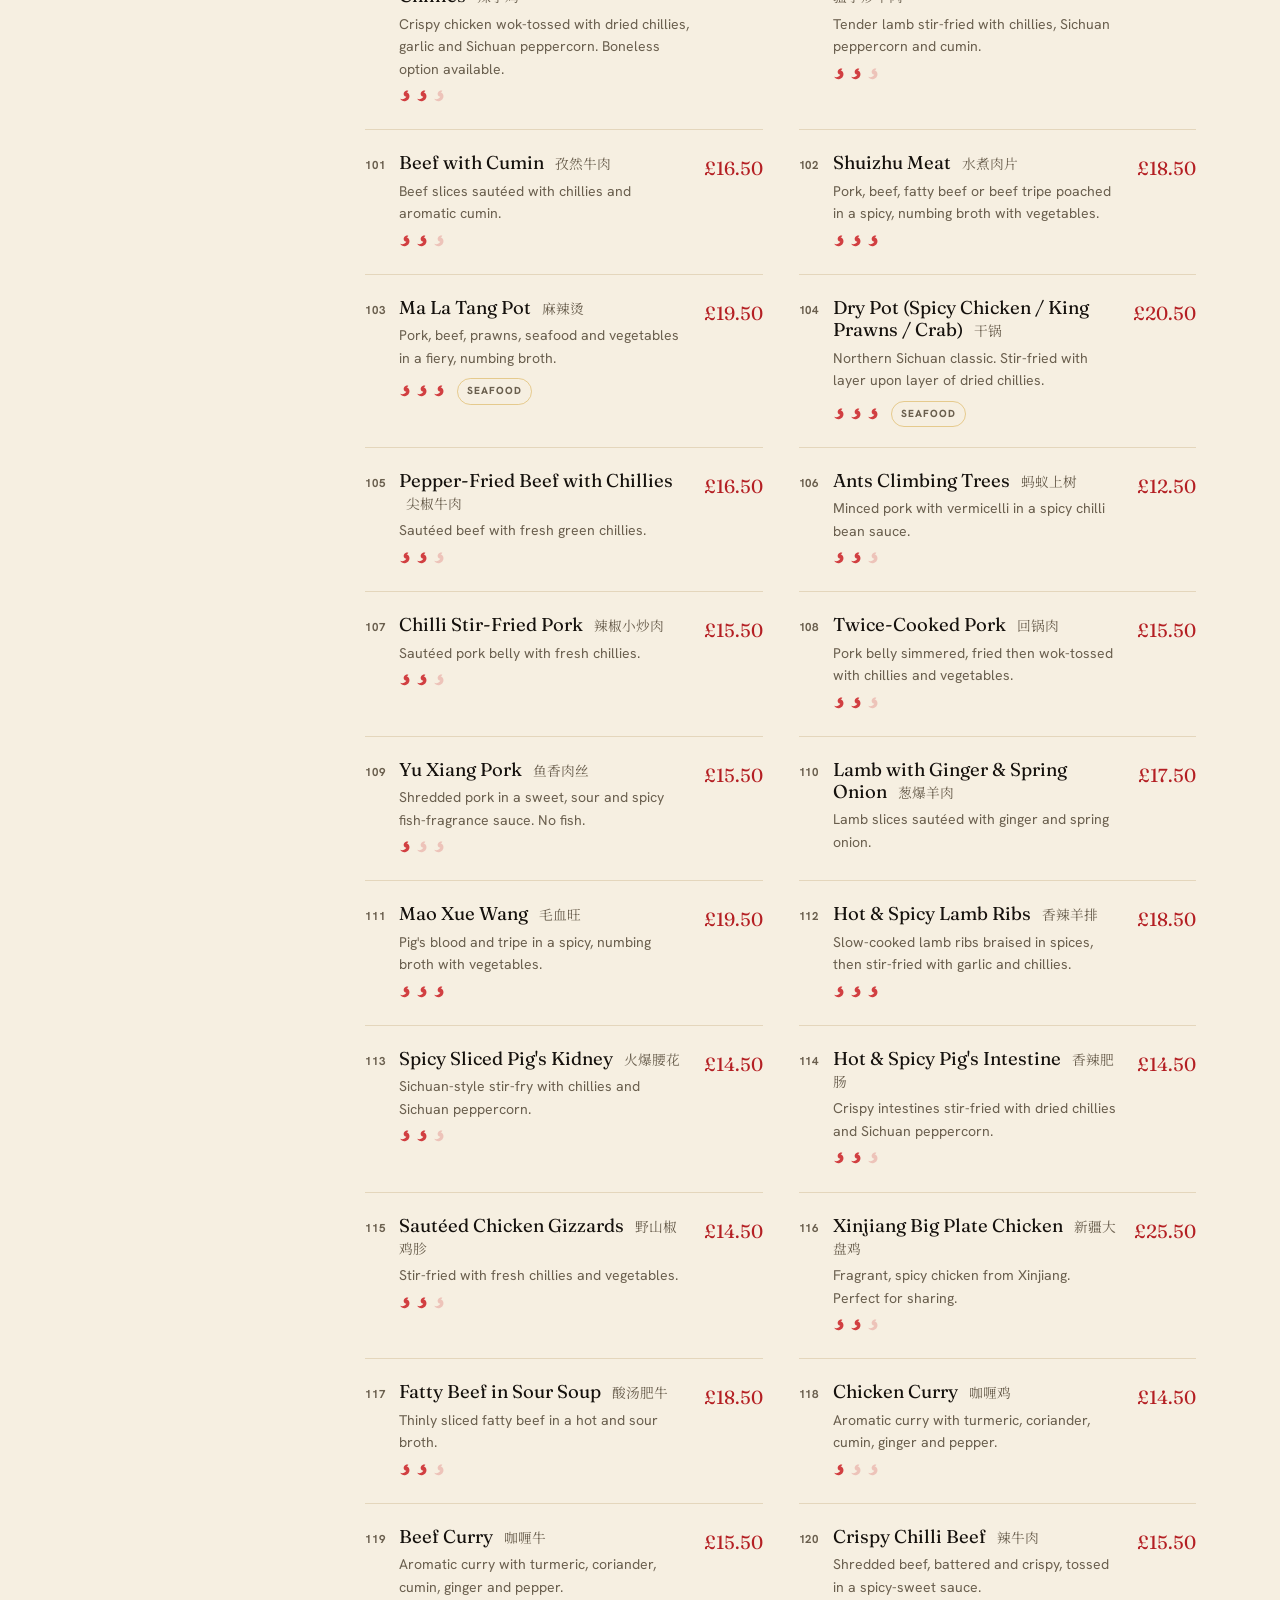
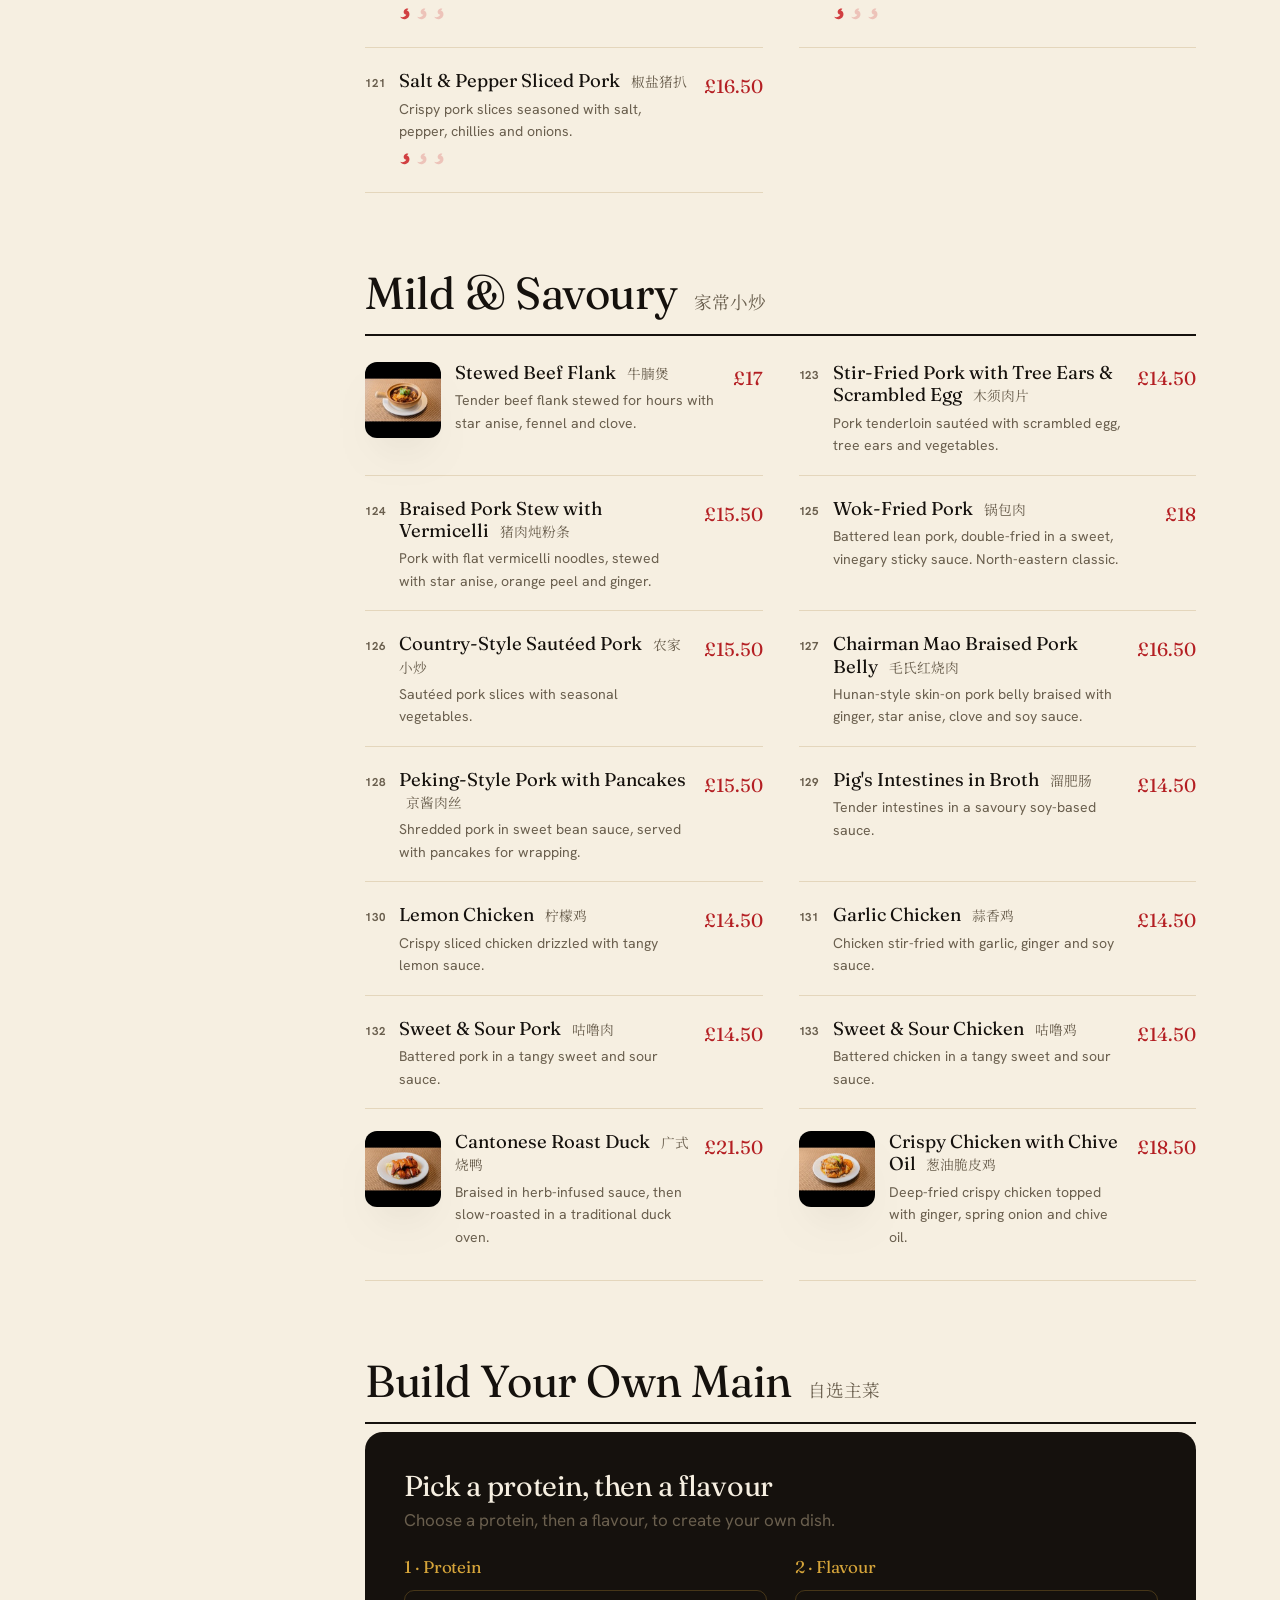
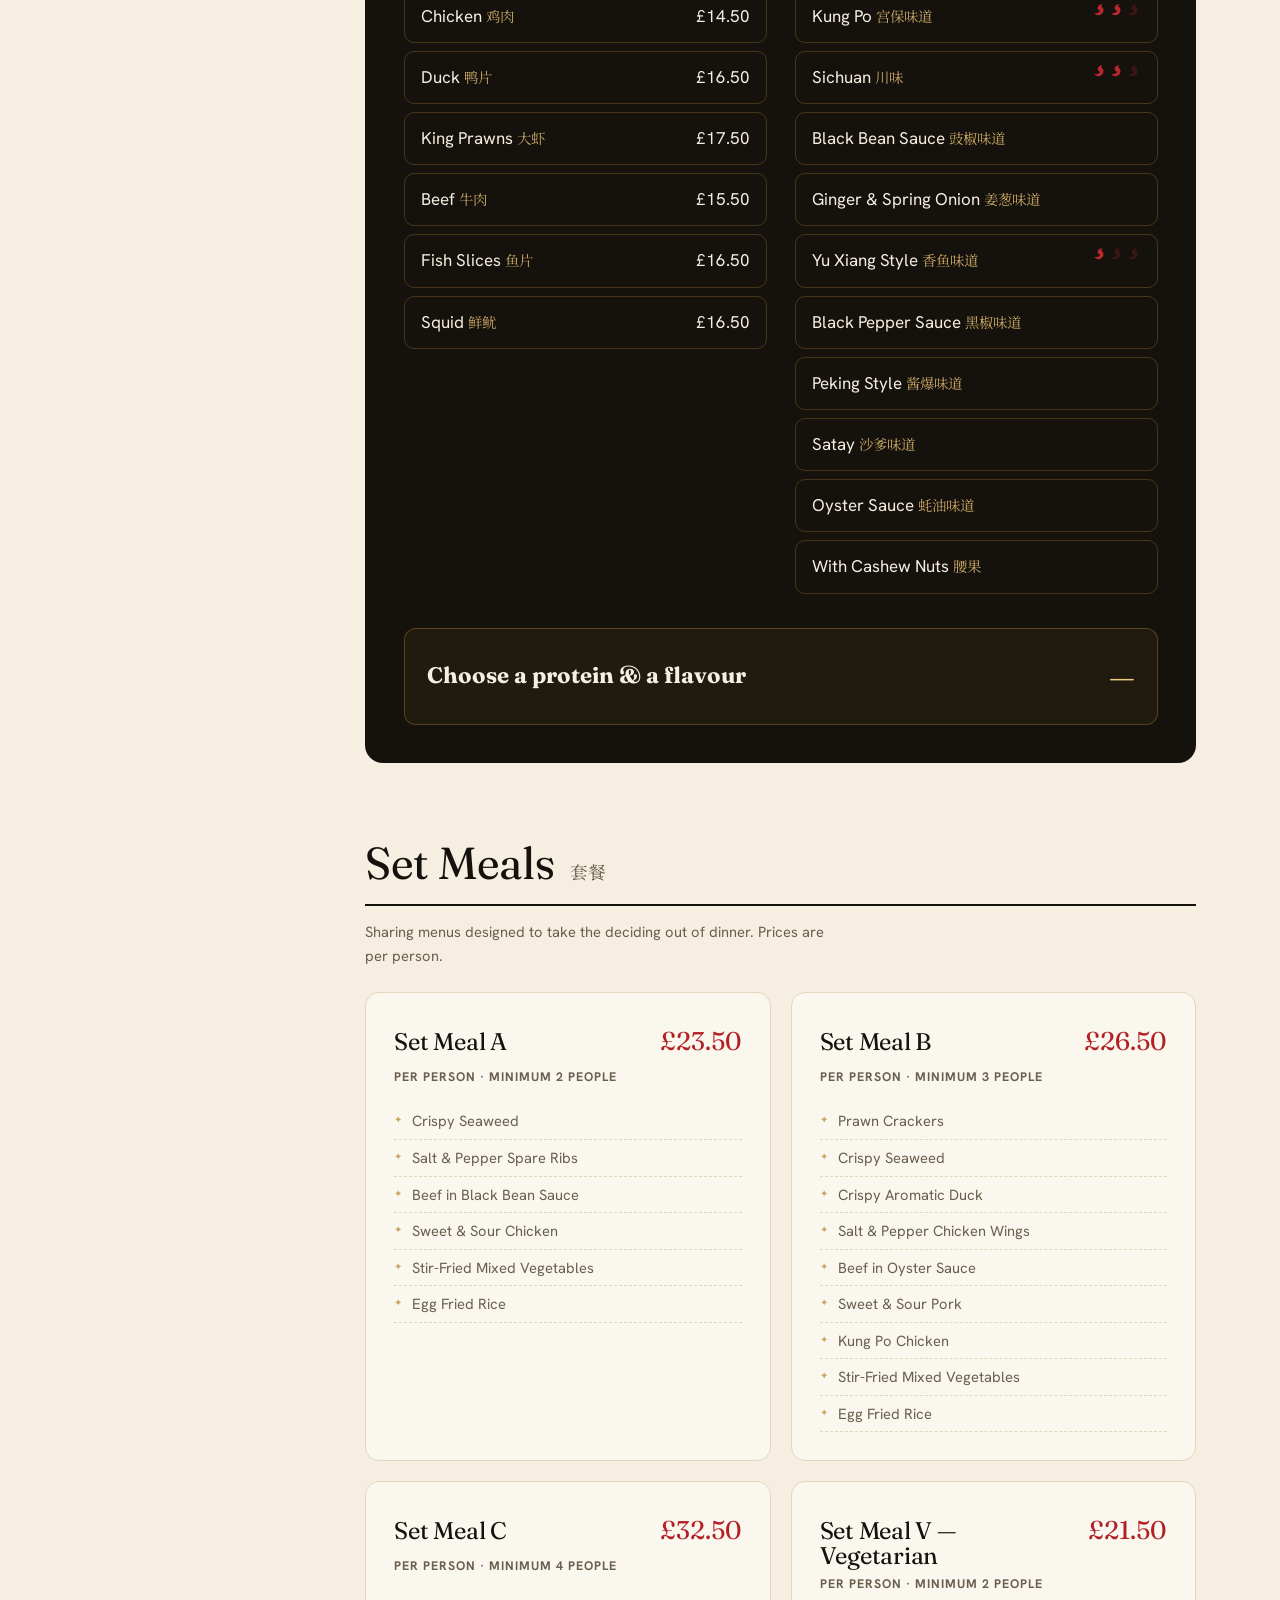
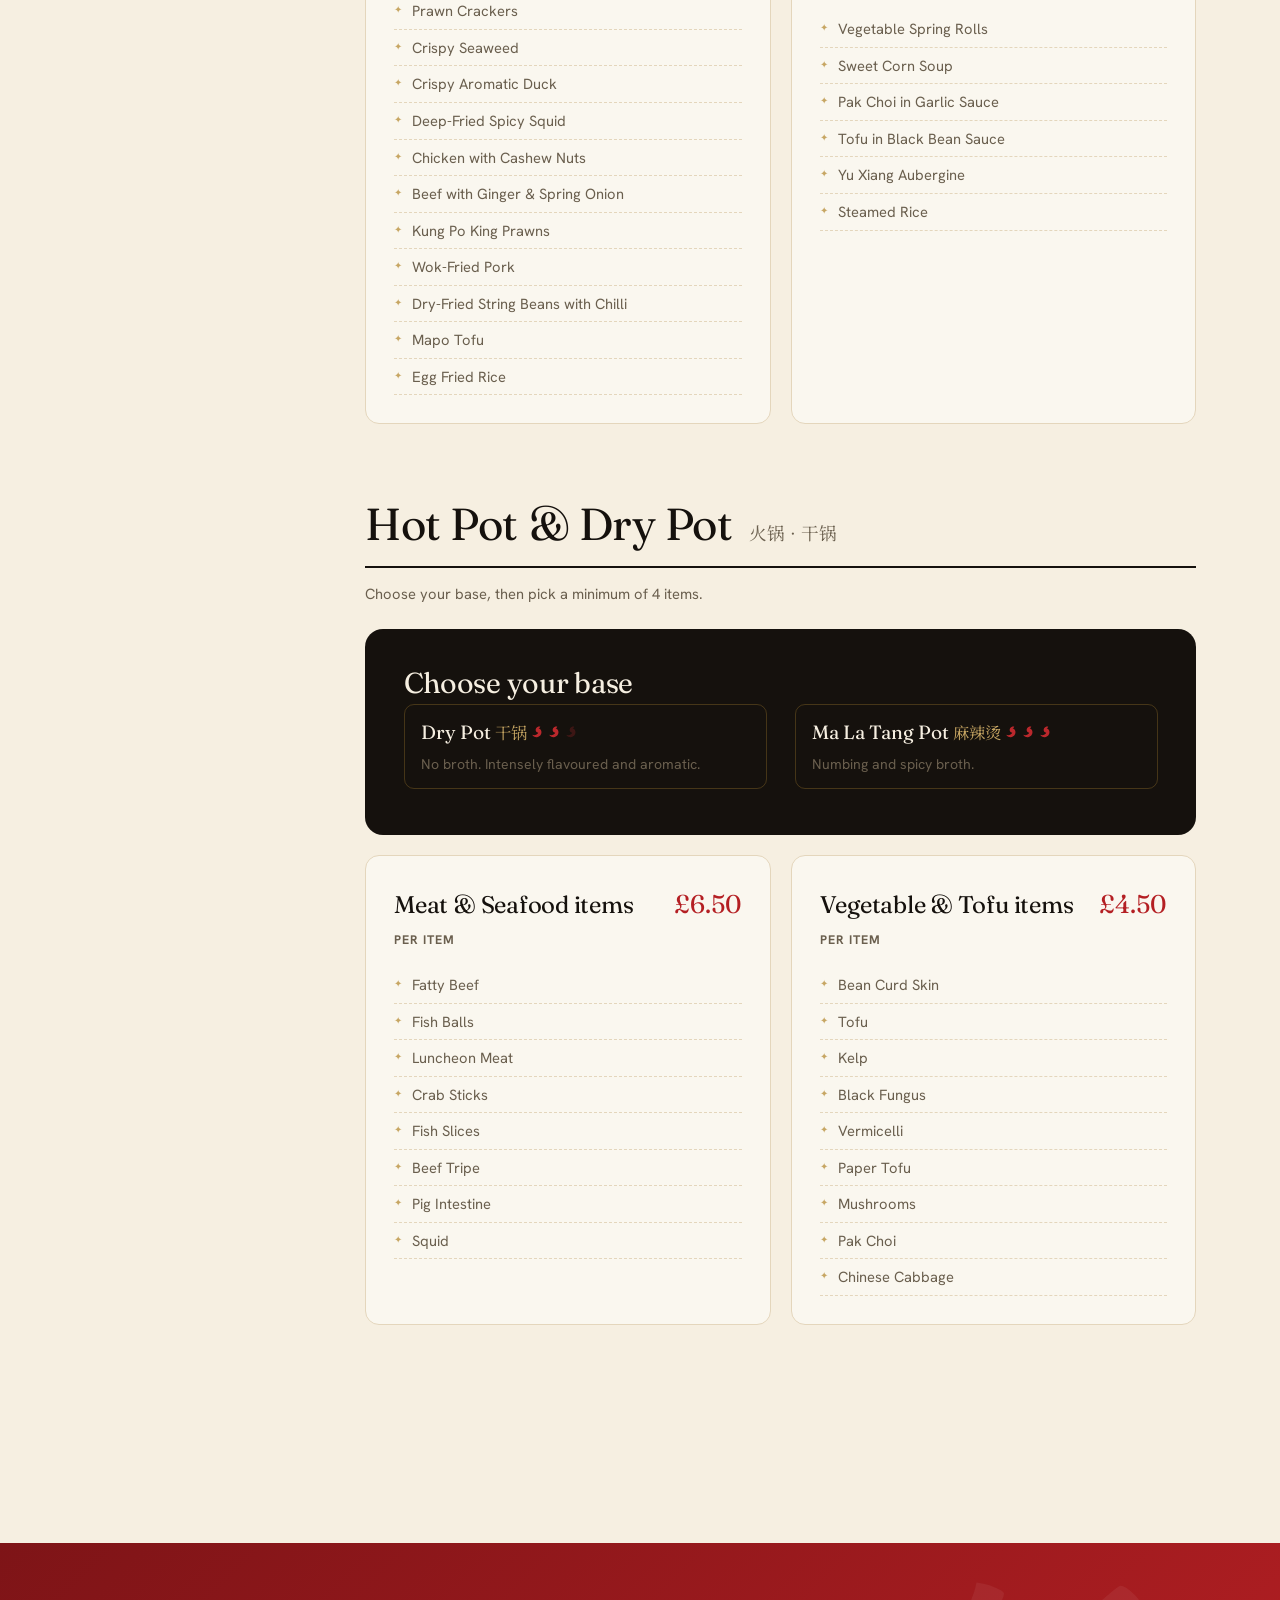
==== commit 17ce2875: "Revision brief: delivery partners, reserve removal, honest copy, How We Cook photos - Hero: fluid he" ====
--- a/menu.html
+++ b/menu.html
@@ -5,7 +5,7 @@
 <meta name="viewport" content="width=device-width, initial-scale=1.0" />
 <script>document.documentElement.className = "js";</script>
 <title>The Menu · Chinese Canteen 食府 — Cambridge</title>
-<meta name="description" content="The full menu at Chinese Canteen, Cambridge — starters, hand-pulled noodles, Sichuan specialities, seafood, set meals and build-your-own hot pot. Order online or reserve a table." />
+<meta name="description" content="The full menu at Chinese Canteen, Cambridge — starters, hand-pulled noodles, Sichuan specialities, seafood, set meals and build-your-own hot pot. Order online for collection, or get it delivered on Uber Eats, Deliveroo &amp; HungryPanda." />
 <meta name="theme-color" content="#15110D" />
 <link rel="icon" href="images/logomark.png" />
 <link rel="canonical" href="https://chinesecanteen.com/menu.html" />
@@ -35,11 +35,10 @@
     <a href="index.html#about">About</a>
     <a href="index.html#signatures">Signatures</a>
     <a href="menu.html">Menu</a>
-    <a href="index.html#reserve">Reserve</a>
     <a href="index.html#visit">Visit</a>
   </nav>
   <div class="nav__cta">
-    <a href="index.html#reserve" class="btn ghost btn--reserve">Reserve</a>
+    <a href="tel:+441223312415" class="btn ghost btn--call">Call to Book</a>
     <a href="https://chinesecanteen.lifeintouch.net/" target="_blank" rel="noopener" class="btn gold">Order<span class="nav-online">&nbsp;Online</span></a>
     <button class="nav__burger" id="burger" aria-label="Open menu" aria-controls="drawer" aria-expanded="false"><span></span><span></span><span></span></button>
   </div>
@@ -49,7 +48,6 @@
   <a href="index.html#about">About <span class="hanzi">食府</span></a>
   <a href="index.html#signatures">Signatures</a>
   <a href="menu.html">Full Menu</a>
-  <a href="index.html#reserve">Reserve</a>
   <a href="index.html#visit">Visit Us</a>
   <div class="drawer__cta">
     <a href="https://chinesecanteen.lifeintouch.net/" target="_blank" rel="noopener" class="btn gold lg">Order Online</a>
@@ -63,7 +61,7 @@
   <div class="wrap" style="position:relative;z-index:2">
     <span class="kicker gold center" style="justify-content:center">食府 · The Menu</span>
     <h1 class="display-l">Everything we cook,<br/>made to order.</h1>
-    <p>From hand-folded dumplings to whole steamed sea bass and build-your-own hot pot. Dishes marked with a photograph are shown exactly as they leave the kitchen.</p>
+    <p>From pan-fried dumplings to whole steamed sea bass and build-your-own hot pot. Dishes marked with a photograph are shown exactly as they leave the kitchen.</p>
     <div class="menulegend">
       <span><span class="tag v">Veg</span> Vegetarian (may contain egg)</span>
       <span><span class="tag">Seafood</span> Contains fish / seafood</span>
@@ -109,11 +107,14 @@
   <div class="wrap orderband__in">
     <div class="reveal">
       <span class="kicker gold" style="color:var(--gold-lt)">Ready to eat?</span>
-      <h2 class="display-m" style="color:#fff;margin-top:10px">Order online or reserve a table</h2>
+      <h2 class="display-m" style="color:#fff;margin-top:10px">Order online, or get it delivered</h2>
     </div>
-    <div class="reveal" data-d="1" style="display:flex;gap:14px;flex-wrap:wrap">
-      <a href="https://chinesecanteen.lifeintouch.net/" target="_blank" rel="noopener" class="btn gold lg">Order Online <span class="arr">→</span></a>
-      <a href="index.html#reserve" class="btn ghost lg" style="border-color:rgba(255,255,255,.6)">Reserve</a>
+    <div class="reveal" data-d="1" style="display:flex;flex-direction:column;gap:14px;align-items:flex-start">
+      <div style="display:flex;gap:14px;flex-wrap:wrap">
+        <a href="https://chinesecanteen.lifeintouch.net/" target="_blank" rel="noopener" class="btn gold lg">Order Online <span class="arr">→</span></a>
+        <a href="tel:+441223312415" class="btn ghost lg" style="border-color:rgba(255,255,255,.6)">Call to Book</a>
+      </div>
+      <div class="partners" data-partners></div>
     </div>
   </div>
 </section>
@@ -124,14 +125,14 @@
     <div class="footer__top">
       <div class="footer__brand">
         <img src="images/logomark.png" alt="Chinese Canteen" />
-        <p>食府 &mdash; Sichuan &amp; Cantonese cooking in the heart of Cambridge. Handmade, generous, and cooked over an open flame.</p>
+        <p>食府 &mdash; Sichuan &amp; Cantonese cooking in the heart of Cambridge. Generous, unfussy, and cooked over an open flame.</p>
       </div>
       <div class="footer__col">
         <h4>Explore</h4>
         <a href="index.html#about">About us</a>
         <a href="index.html#signatures">Signature dishes</a>
         <a href="menu.html">Full menu</a>
-        <a href="index.html#reserve">Reserve a table</a>
+        <a href="tel:+441223312415">Call to book a table</a>
         <a href="https://chinesecanteen.lifeintouch.net/" target="_blank" rel="noopener">Order online</a>
       </div>
       <div class="footer__col">
@@ -146,7 +147,7 @@
     </div>
     <div class="footer__bottom">
       <span>&copy; <span id="year"></span> Chinese Canteen <span class="hanzi">食府</span> · Cambridge</span>
-      <span>Handmade dumplings · Hand-pulled noodles · Fresh bubble tea</span>
+      <span>Hand-pulled noodles · Open-flame woks · Generous portions</span>
     </div>
   </div>
 </footer>
--- a/styles.css
+++ b/styles.css
@@ -85,7 +85,9 @@
 
 /* --------------------------------------------------------------- Typography */
 h1,h2,h3,h4 { font-family: var(--display); font-weight: 400; line-height: 1.04; letter-spacing: -0.01em; font-optical-sizing: auto; }
-.display-xl { font-size: clamp(3rem, 9.5vw, 8.2rem); font-weight: 300; letter-spacing: -0.025em; }
+/* Fluid, height-aware: caps by viewport height too, so short/narrow windows
+   can never grow the hero heading up into the fixed nav. */
+.display-xl { font-size: clamp(3rem, 9.5vw, 8.2rem); font-size: clamp(2.6rem, min(9.5vw, 12svh), 8.2rem); font-weight: 300; letter-spacing: -0.025em; }
 .display-l  { font-size: clamp(2.4rem, 6vw, 5rem); font-weight: 300; }
 .display-m  { font-size: clamp(2rem, 4.2vw, 3.4rem); }
 .kicker {
@@ -142,17 +144,6 @@
 .dark .txtlink { color: var(--gold); }
 .txtlink::after { content: "→"; transition: transform .35s var(--ease); }
 .txtlink:hover::after { transform: translateX(5px); }
-
-/* ----------------------------------------------------------- Seal / chop motif */
-.seal {
-  width: 58px; height: 58px; flex: none; border-radius: 12px;
-  display: grid; place-items: center;
-  background: var(--lacquer); color: #fff;
-  font-family: var(--hanzi); font-size: 1.7rem; font-weight: 700;
-  box-shadow: inset 0 0 0 2px rgba(255,255,255,.25), inset 0 0 0 5px var(--lacquer);
-  position: relative;
-}
-.seal::after { content: ""; position: absolute; inset: 3px; border: 1px solid rgba(255,255,255,.35); border-radius: 8px; }
 
 /* ============================================================ NAVBAR */
 .nav {
@@ -216,7 +207,9 @@
   font-family: var(--brush); color: rgba(246,239,225,.07);
   font-size: 56vh; line-height: .8; z-index: 1; pointer-events: none; user-select: none;
 }
-.hero__content { position: relative; z-index: 2; width: 100%; padding-bottom: clamp(48px, 8vh, 110px); }
+/* padding-top = fixed-nav clearance: content is bottom-anchored, so it only
+   bites when the viewport is short — and then guarantees a gap below the nav. */
+.hero__content { position: relative; z-index: 2; width: 100%; padding-top: clamp(112px, 16vh, 170px); padding-bottom: clamp(48px, 8vh, 110px); }
 .hero__eyebrow { display: inline-flex; align-items: center; gap: 12px; margin-bottom: 26px; }
 .hero__eyebrow .dot { width: 7px; height: 7px; border-radius: 50%; background: var(--gold); box-shadow: 0 0 0 4px rgba(214,165,58,.25); }
 .hero__eyebrow span { font-size: .78rem; font-weight: 700; letter-spacing: .26em; text-transform: uppercase; }
@@ -235,6 +228,20 @@
 }
 .hero__scroll::after { content: ""; width: 1px; height: 46px; background: linear-gradient(var(--gold), transparent); animation: scrolldrop 2.2s var(--ease) infinite; }
 @keyframes scrolldrop { 0%{ transform: scaleY(.2); transform-origin: top; opacity:.3 } 50%{ transform: scaleY(1); opacity:1 } 100%{ transform: scaleY(.2); transform-origin: bottom; opacity:.3 } }
+
+/* short windows: tighten the hero's vertical rhythm so nothing rides up into the nav */
+@media (max-height: 700px){
+  .hero__eyebrow { margin-bottom: 14px; }
+  .hero h1 { margin-bottom: 14px; }
+  .hero__sub { margin-bottom: 22px; }
+  .hero__meta { margin-top: 24px; padding-top: 18px; }
+}
+
+/* Delivery partner logo pills (filled from SITE_DATA.delivery into [data-partners]) */
+.partners { display: flex; gap: 10px; flex-wrap: wrap; align-items: center; }
+.partners a { display: inline-flex; align-items: center; background: #FFFDF6; border: 1px solid rgba(21,17,13,.1); border-radius: 100px; padding: 8px 14px; transition: transform .35s var(--ease), box-shadow .35s var(--ease); }
+.partners a:hover { transform: translateY(-2px); box-shadow: 0 12px 24px -12px rgba(20,16,10,.55); }
+.partners a img { height: 15px; width: auto; display: block; }
 
 /* staggered hero entrance (only when JS is present) */
 .js [data-anim] { opacity: 0; transform: translateY(26px); }
@@ -351,35 +358,6 @@
 .expcard h3 { font-size: 1.6rem; margin-bottom: 10px; }
 .expcard p { color: var(--muted); font-size: .96rem; margin-bottom: 18px; }
 
-/* ============================================================ RESERVE */
-.reserve__grid { display: grid; grid-template-columns: .95fr 1.05fr; gap: clamp(30px, 5vw, 70px); align-items: stretch; }
-.reserve__aside h2 { color: var(--paper); margin: 16px 0 18px; }
-.reserve__aside p { color: var(--muted); max-width: 42ch; }
-.reserve__note { margin-top: 26px; padding: 18px 22px; border-left: 2px solid var(--gold); background: rgba(214,165,58,.08); border-radius: 8px; font-size: .9rem; color: #D9CBB2; }
-.reserve__call { margin-top: 30px; display: flex; align-items: center; gap: 14px; }
-.reserve__call a { font-family: var(--display); font-size: 1.8rem; color: var(--gold-lt); }
-.form {
-  background: var(--paper); color: var(--ink); border-radius: 18px; padding: clamp(26px, 3vw, 40px);
-  box-shadow: var(--shadow-lift); border: 1px solid rgba(214,165,58,.3);
-}
-.form__row { display: grid; grid-template-columns: 1fr 1fr; gap: 16px; }
-.field { display: flex; flex-direction: column; gap: 7px; margin-bottom: 16px; }
-.field.full { grid-column: 1 / -1; }
-.field label { font-size: .74rem; font-weight: 800; letter-spacing: .12em; text-transform: uppercase; color: var(--muted); }
-.field input, .field select, .field textarea {
-  font: inherit; font-size: .98rem; padding: 13px 15px; border-radius: 10px;
-  border: 1.5px solid var(--paper-3); background: #fff; color: var(--ink); transition: border .3s, box-shadow .3s;
-}
-.field textarea { resize: vertical; min-height: 86px; }
-.field input:focus, .field select:focus, .field textarea:focus { outline: none; border-color: var(--lacquer); box-shadow: 0 0 0 4px rgba(180,31,35,.12); }
-.form__submit { width: 100%; justify-content: center; margin-top: 6px; }
-.form__status { margin-top: 14px; font-size: .9rem; font-weight: 600; min-height: 1.2em; }
-.form__status.ok { color: var(--jade); } .form__status.err { color: var(--lacquer); }
-.form__success { text-align: center; padding: 30px 10px; }
-.form__success .seal { width: 76px; height: 76px; font-size: 2.4rem; margin: 0 auto 20px; }
-.form__success h3 { font-size: 1.8rem; margin-bottom: 10px; }
-.form__success p { color: var(--muted); }
-
 /* ============================================================ ORDER BAND */
 .orderband { position: relative; overflow: hidden; background: linear-gradient(135deg, var(--lacquer-dp), var(--lacquer)); color: #fff; }
 .orderband .hero__hanzi { font-size: 40vh; right: 2vw; color: rgba(255,255,255,.06); }
@@ -401,18 +379,6 @@
 .hours li { display: flex; justify-content: space-between; padding: 7px 0; font-size: .95rem; border-bottom: 1px dashed var(--paper-3); }
 .hours li.today { color: var(--lacquer); font-weight: 700; }
 .hours li.today span:first-child::after { content: " · Today"; font-size: .7em; letter-spacing: .1em; text-transform: uppercase; color: var(--gold-soft); }
-
-/* ============================================================ FAQ */
-.faq { max-width: 820px; margin-inline: auto; }
-.faq__item { border-bottom: 1px solid var(--paper-3); }
-.faq__q { width: 100%; display: flex; align-items: center; justify-content: space-between; gap: 20px; padding: 24px 0; text-align: left; font-family: var(--display); font-size: clamp(1.15rem, 2vw, 1.5rem); }
-.faq__q .pm { flex: none; width: 30px; height: 30px; border-radius: 50%; border: 1.5px solid var(--lacquer); color: var(--lacquer); display: grid; place-items: center; transition: .4s var(--ease); position: relative; }
-.faq__q .pm::before, .faq__q .pm::after { content: ""; position: absolute; background: currentColor; }
-.faq__q .pm::before { width: 12px; height: 1.6px; } .faq__q .pm::after { width: 1.6px; height: 12px; transition: transform .4s var(--ease); }
-.faq__item.open .pm { background: var(--lacquer); color: #fff; transform: rotate(90deg); }
-.faq__item.open .pm::after { transform: scaleY(0); }
-.faq__a { max-height: 0; overflow: hidden; transition: max-height .5s var(--ease); }
-.faq__a p { padding-bottom: 24px; color: var(--muted); max-width: 64ch; }
 
 /* ============================================================ FOOTER */
 .footer { background: var(--ink); color: var(--paper); padding-top: clamp(60px, 8vw, 100px); }
@@ -521,10 +487,9 @@
   .footer__top { grid-template-columns: 1fr 1fr; }
 }
 @media (max-width: 940px){
-  .nav__links, .nav__cta .btn--reserve { display: none; }
+  .nav__links, .nav__cta .btn--call { display: none; }
   .nav__burger { display: block; }
-  .about__grid, .teaser__grid, .reserve__grid, .visit__grid { grid-template-columns: 1fr; }
-  .reserve__grid { gap: 36px; }
+  .about__grid, .teaser__grid, .visit__grid { grid-template-columns: 1fr; }
   .sig__grid, .craft__grid, .exp__grid, .sets, .byo__cols { grid-template-columns: 1fr; }
   .sigcard, .sigcard:first-child, .sigcard.wide { grid-column: auto; min-height: 420px; }
   .menulayout { grid-template-columns: 1fr; }
@@ -536,7 +501,6 @@
   .catnav a.active { border-color: var(--lacquer); color: var(--lacquer); }
   .catnav .zh { display: none; }
   .teaser__visual { order: -1; max-width: 420px; }
-  .form__row { grid-template-columns: 1fr; }
 }
 @media (max-width: 560px){
   body { font-size: 16px; }
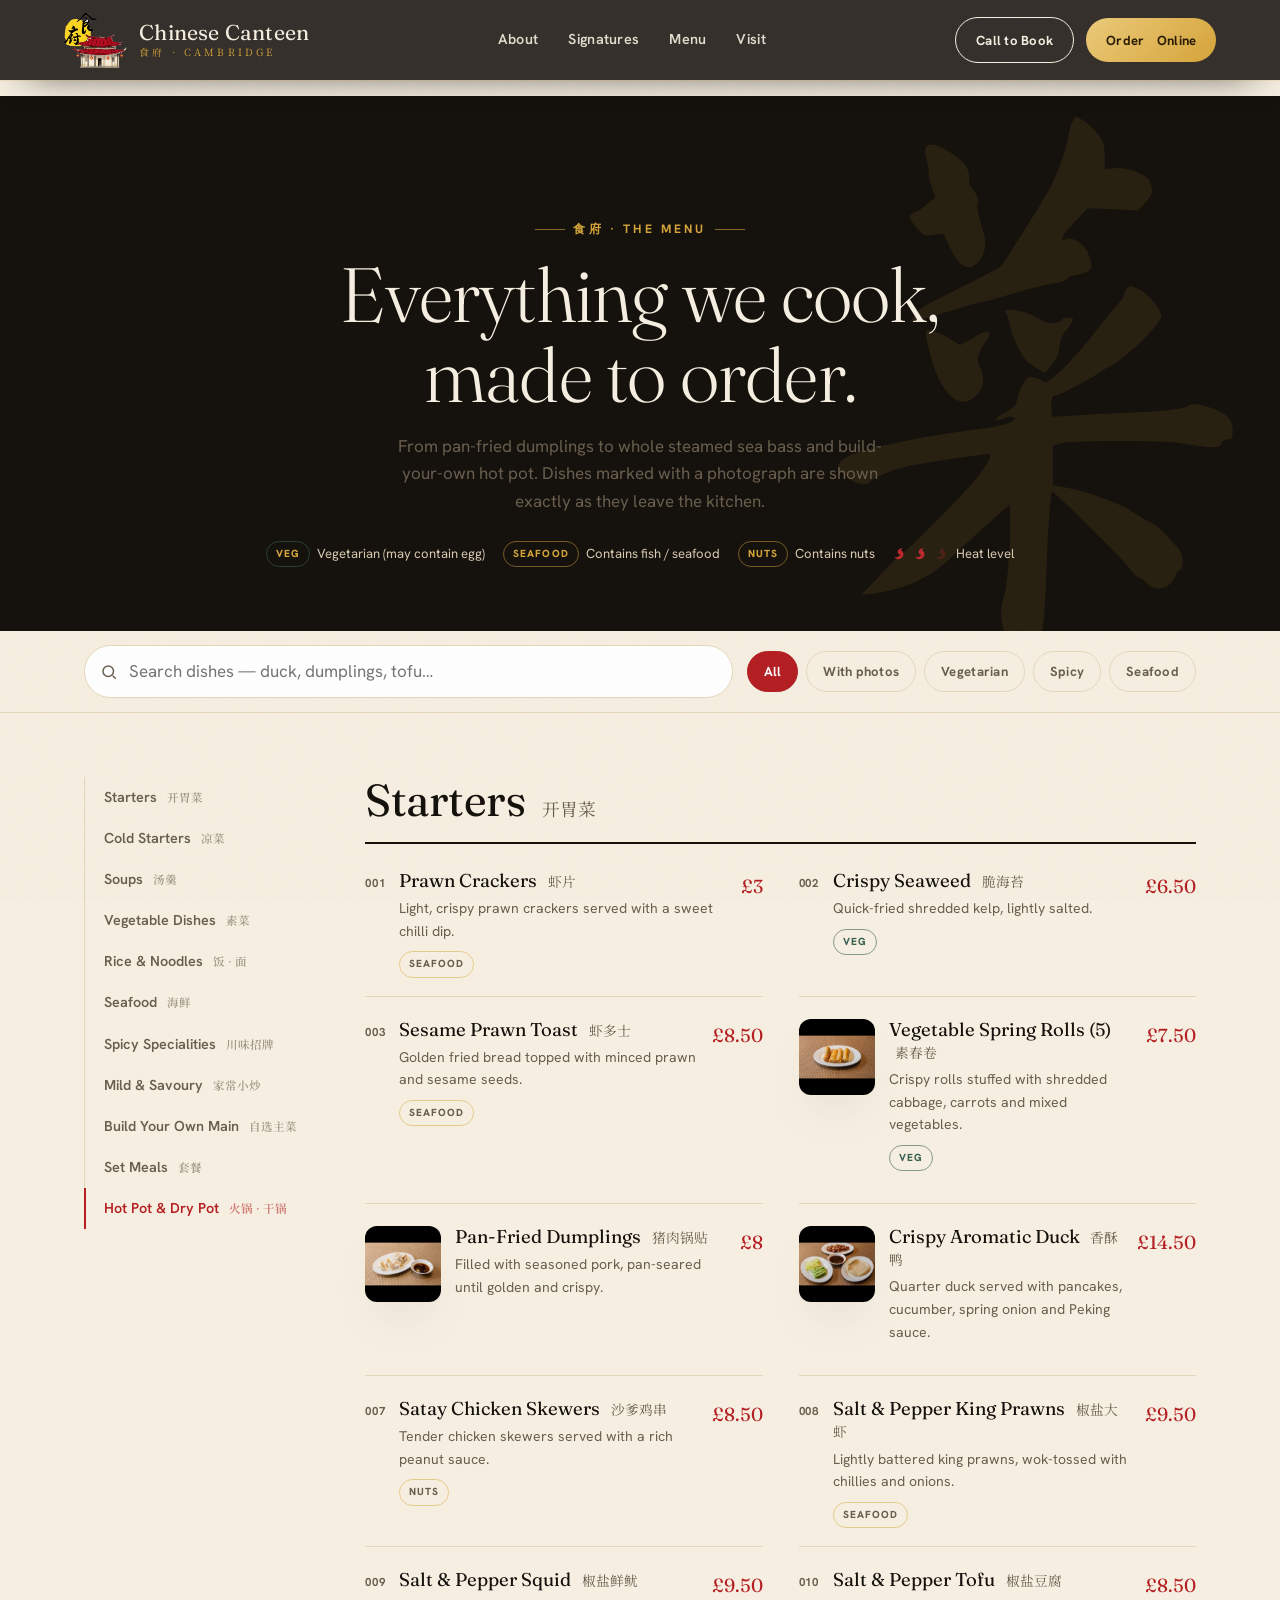
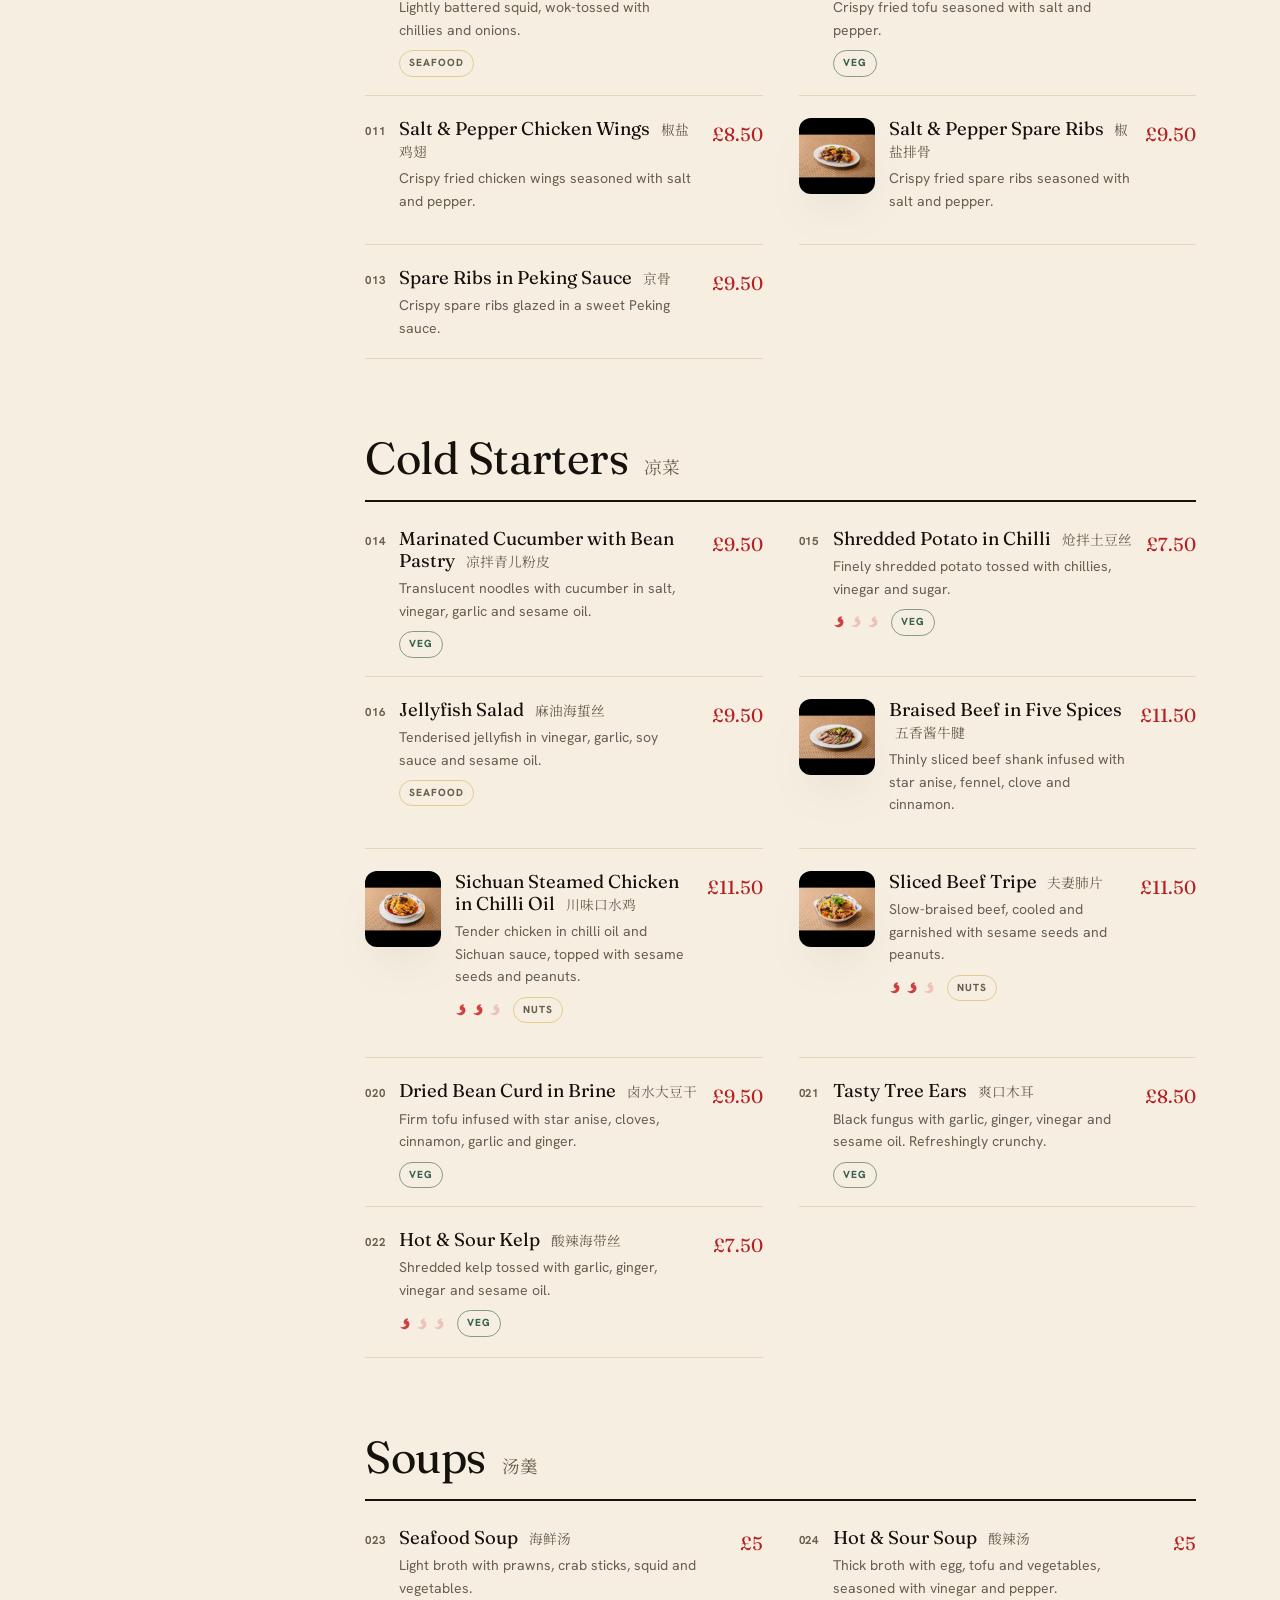
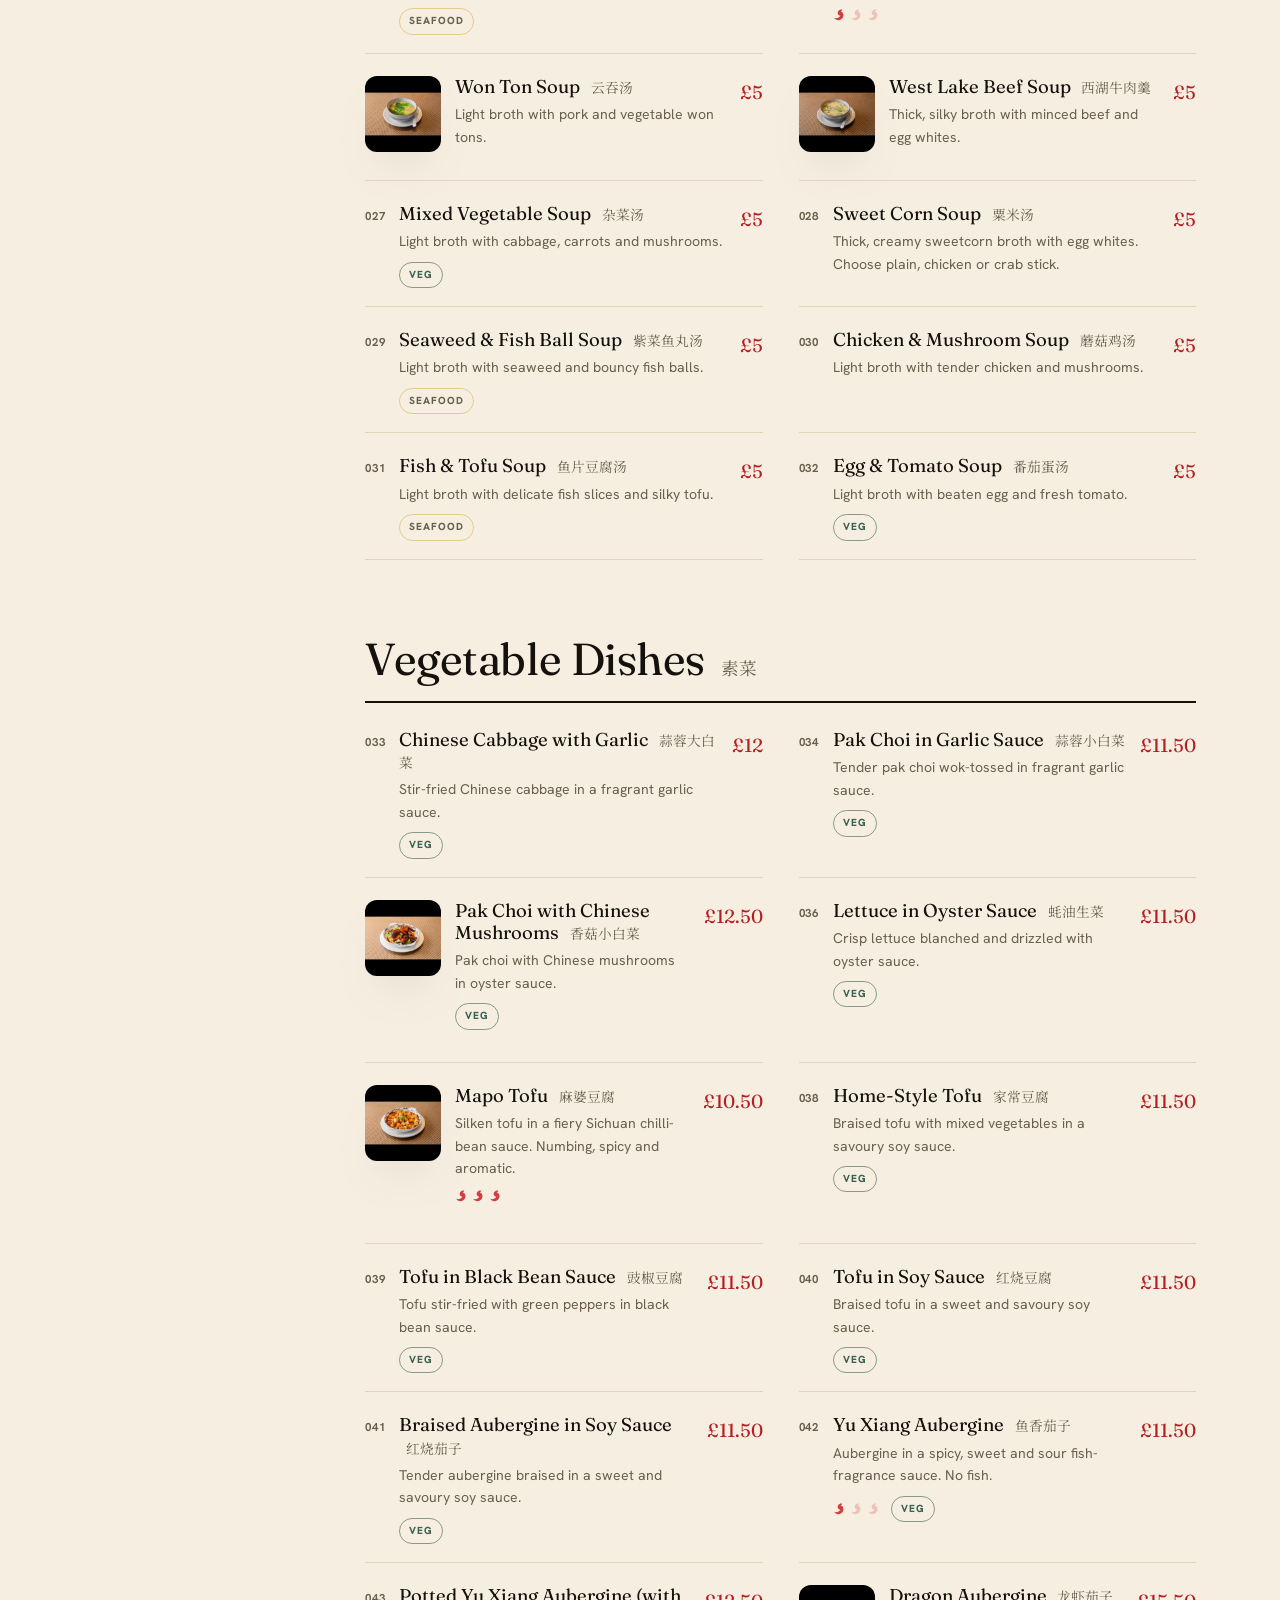
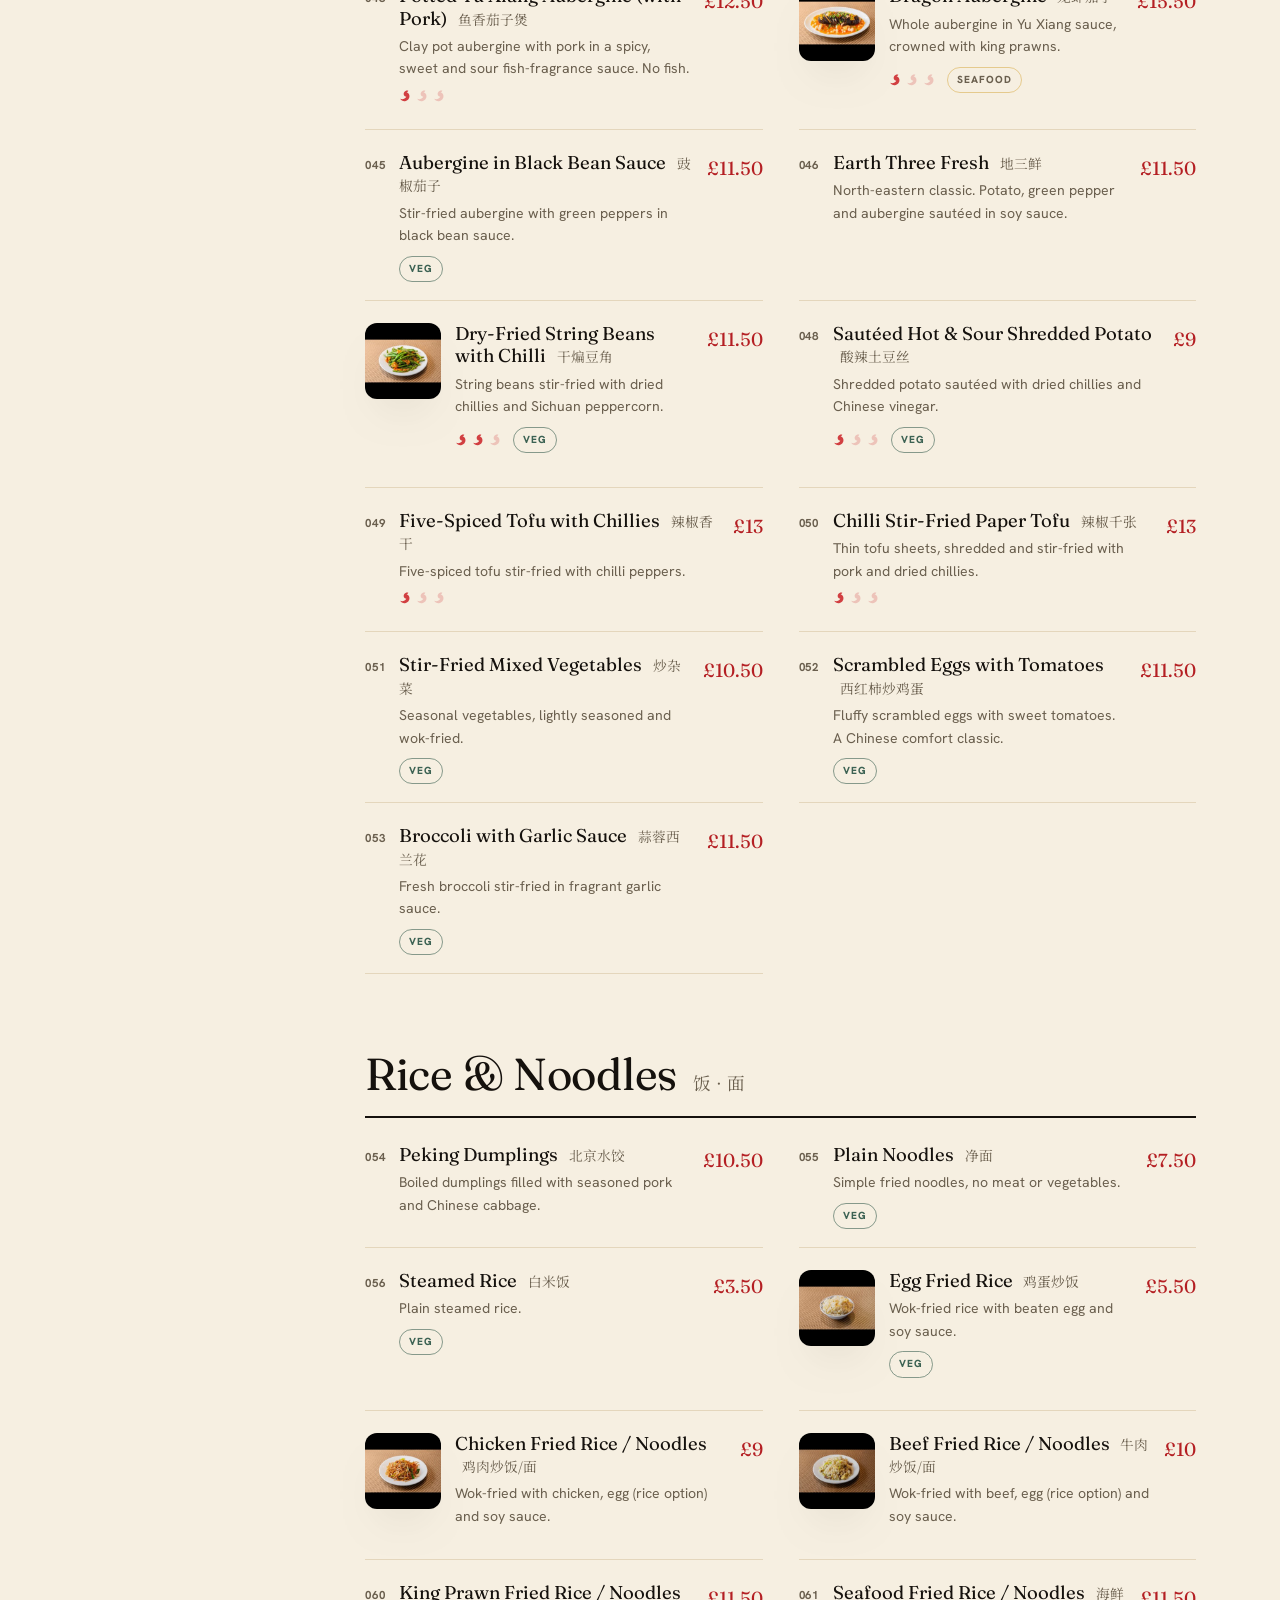
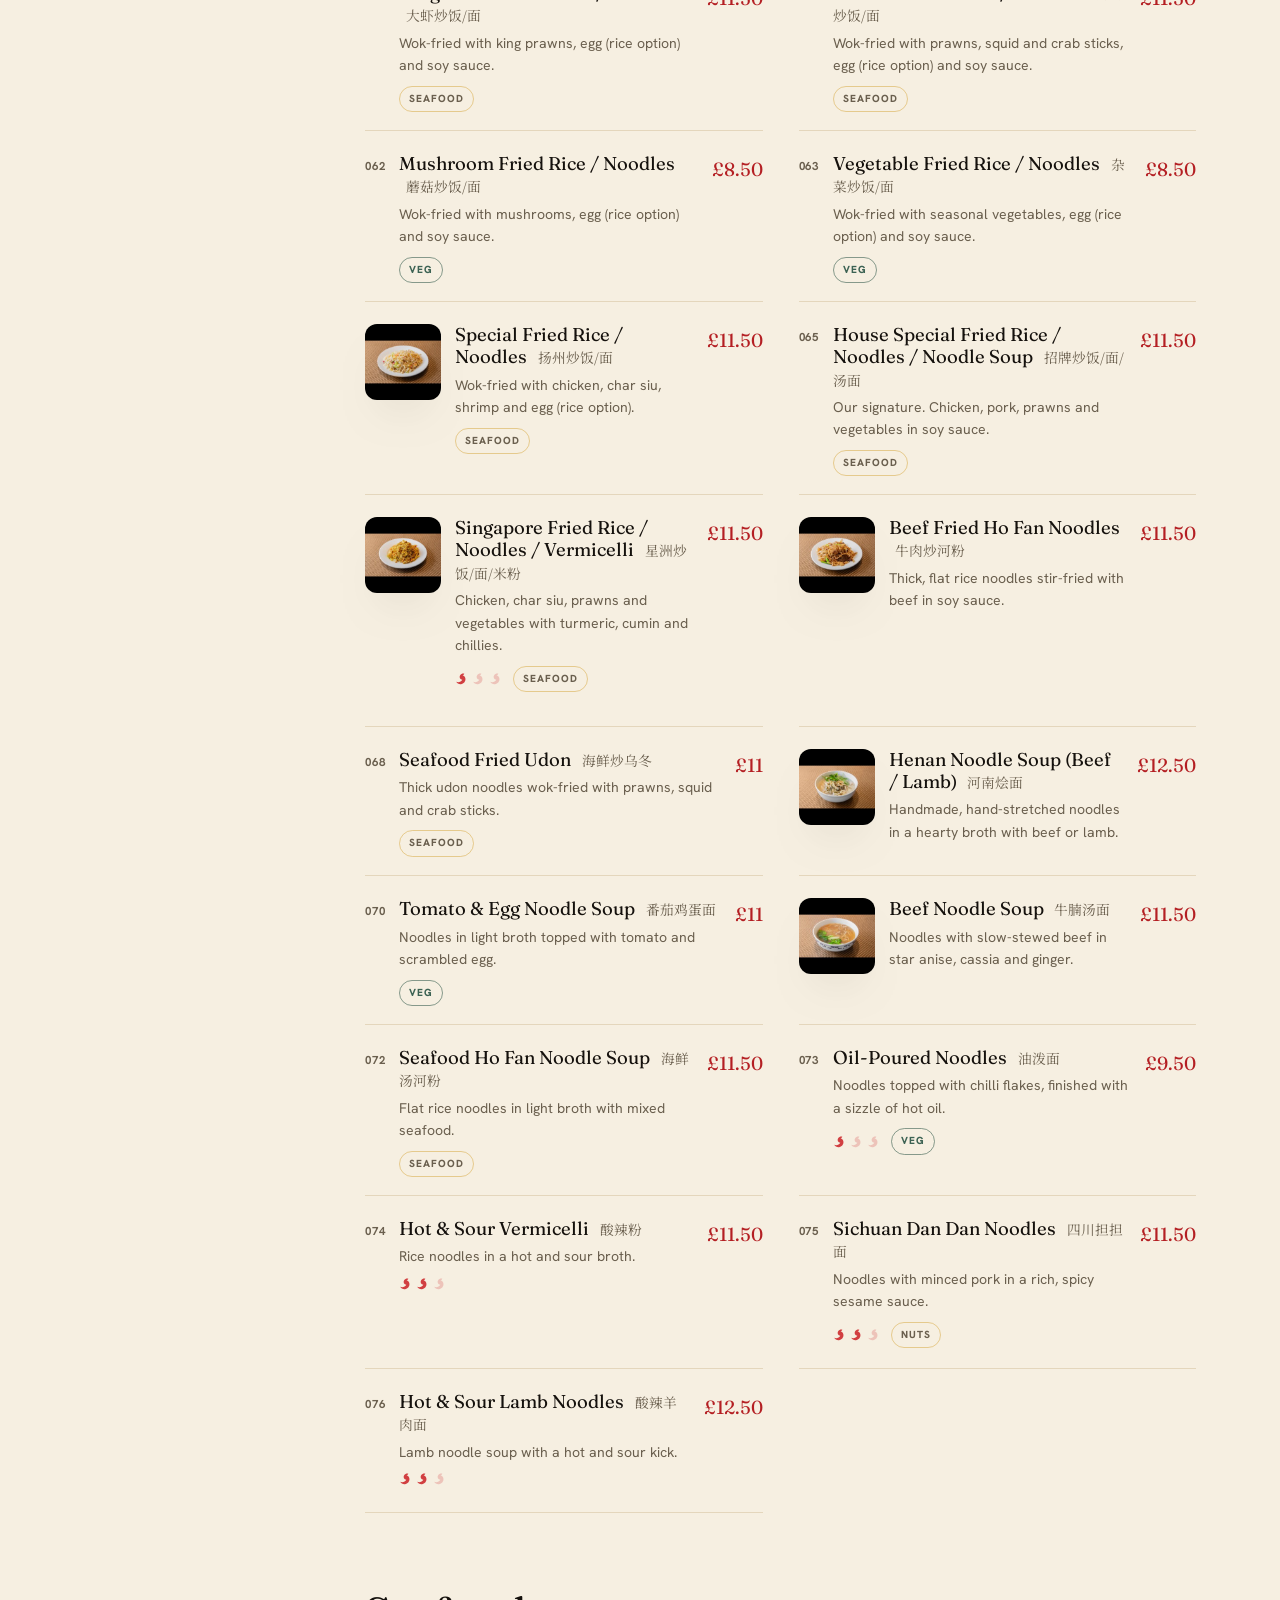
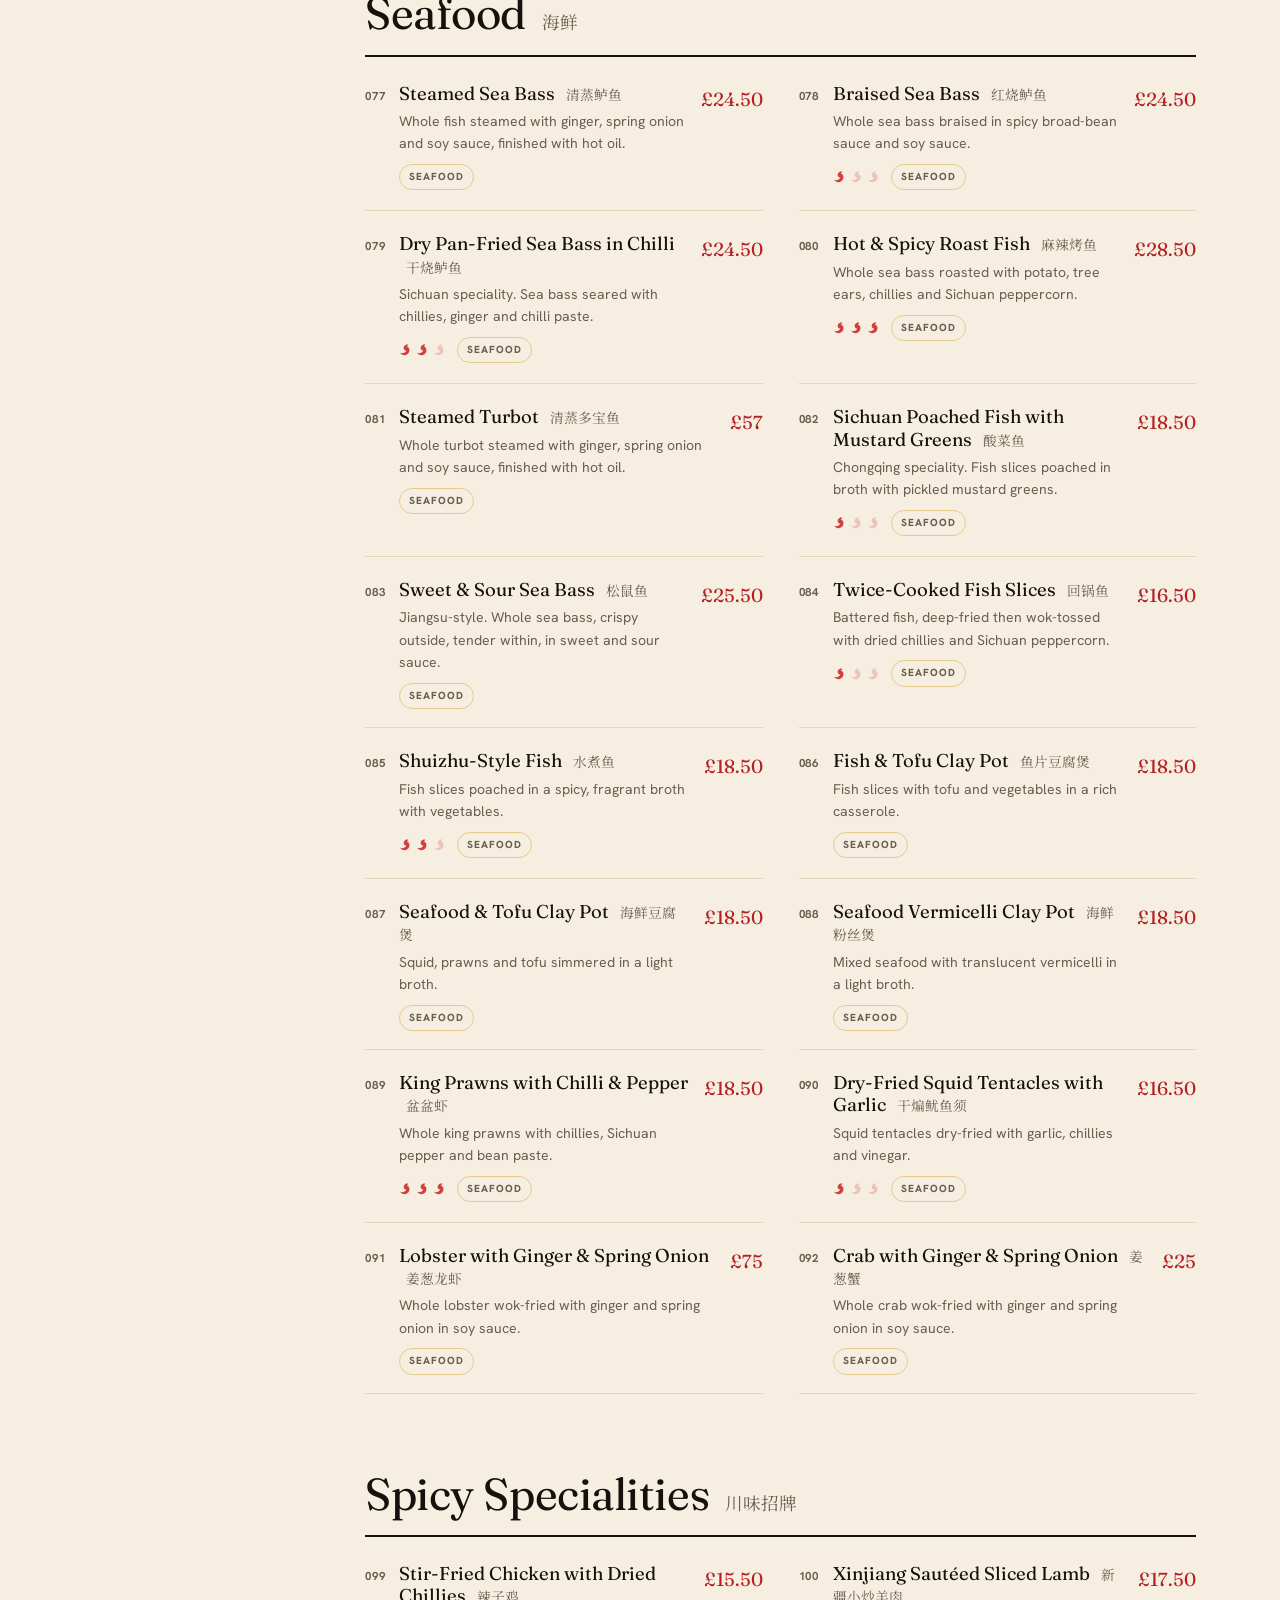
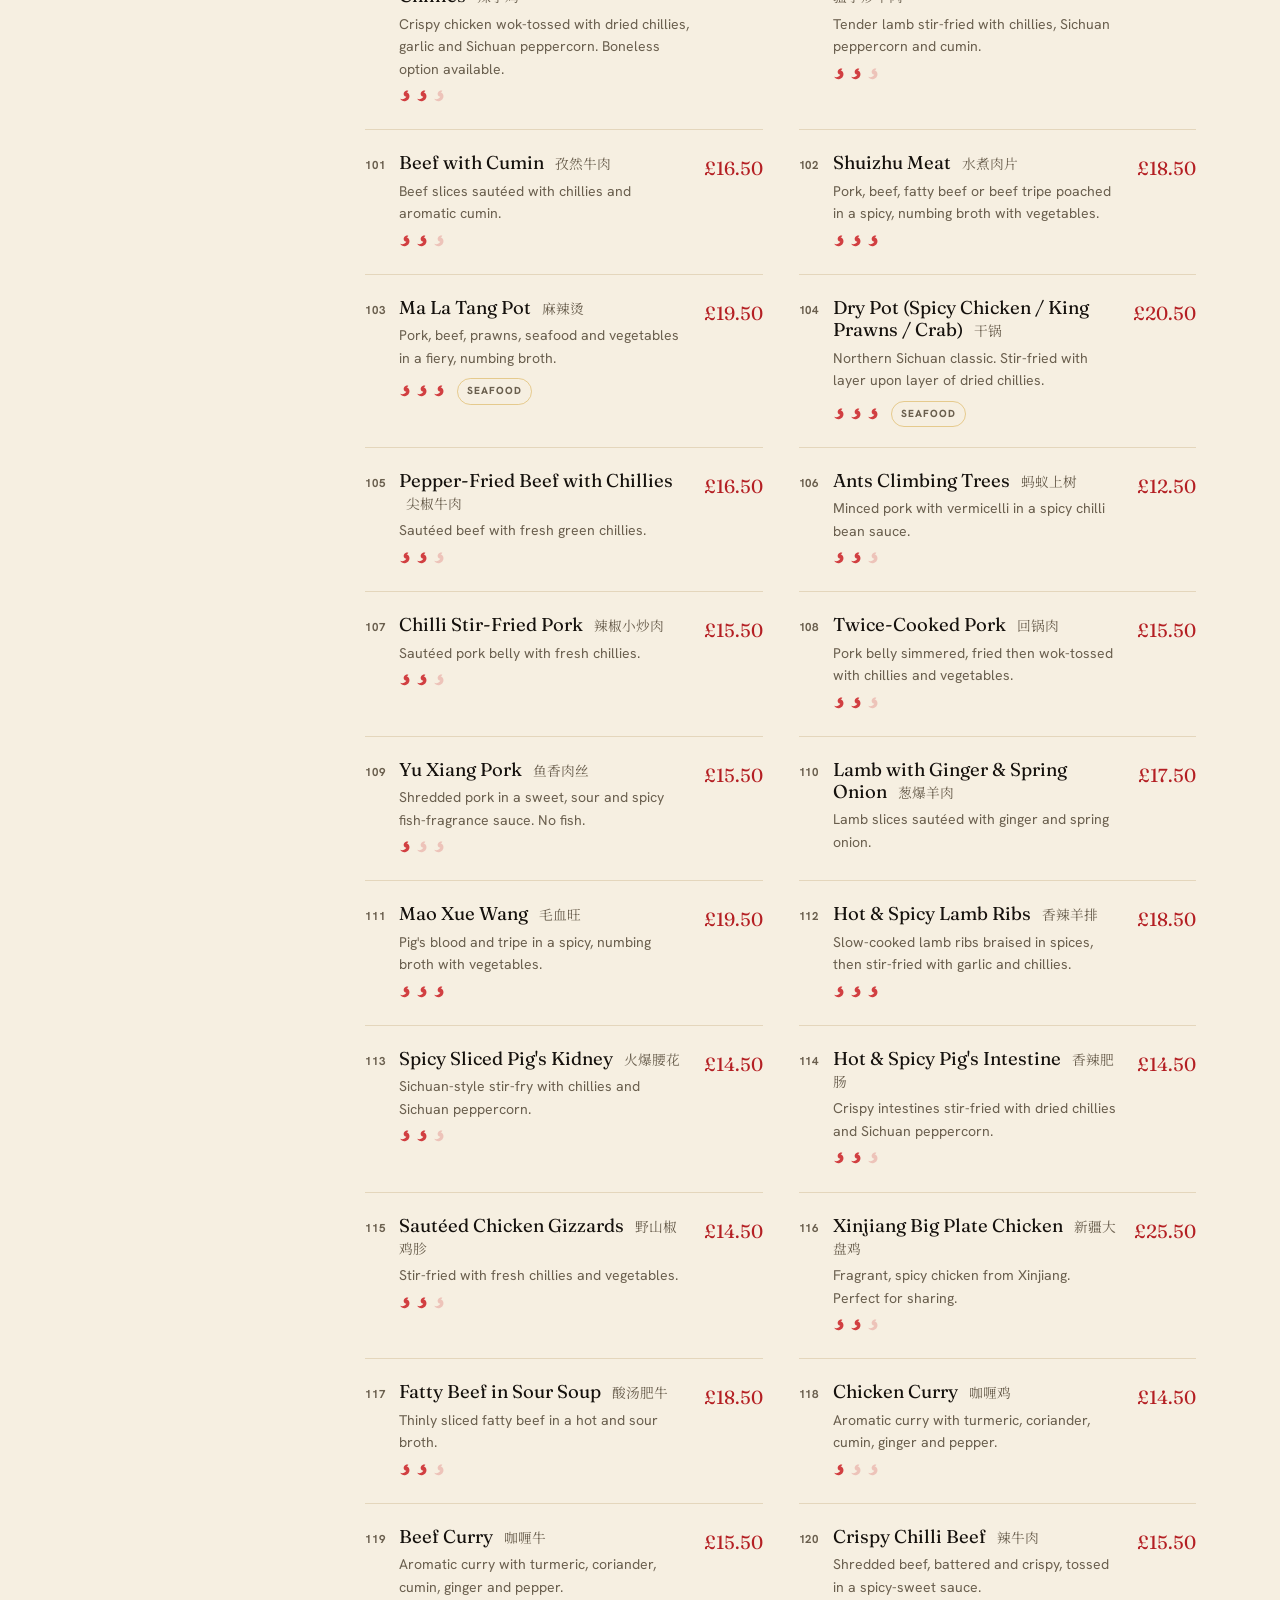
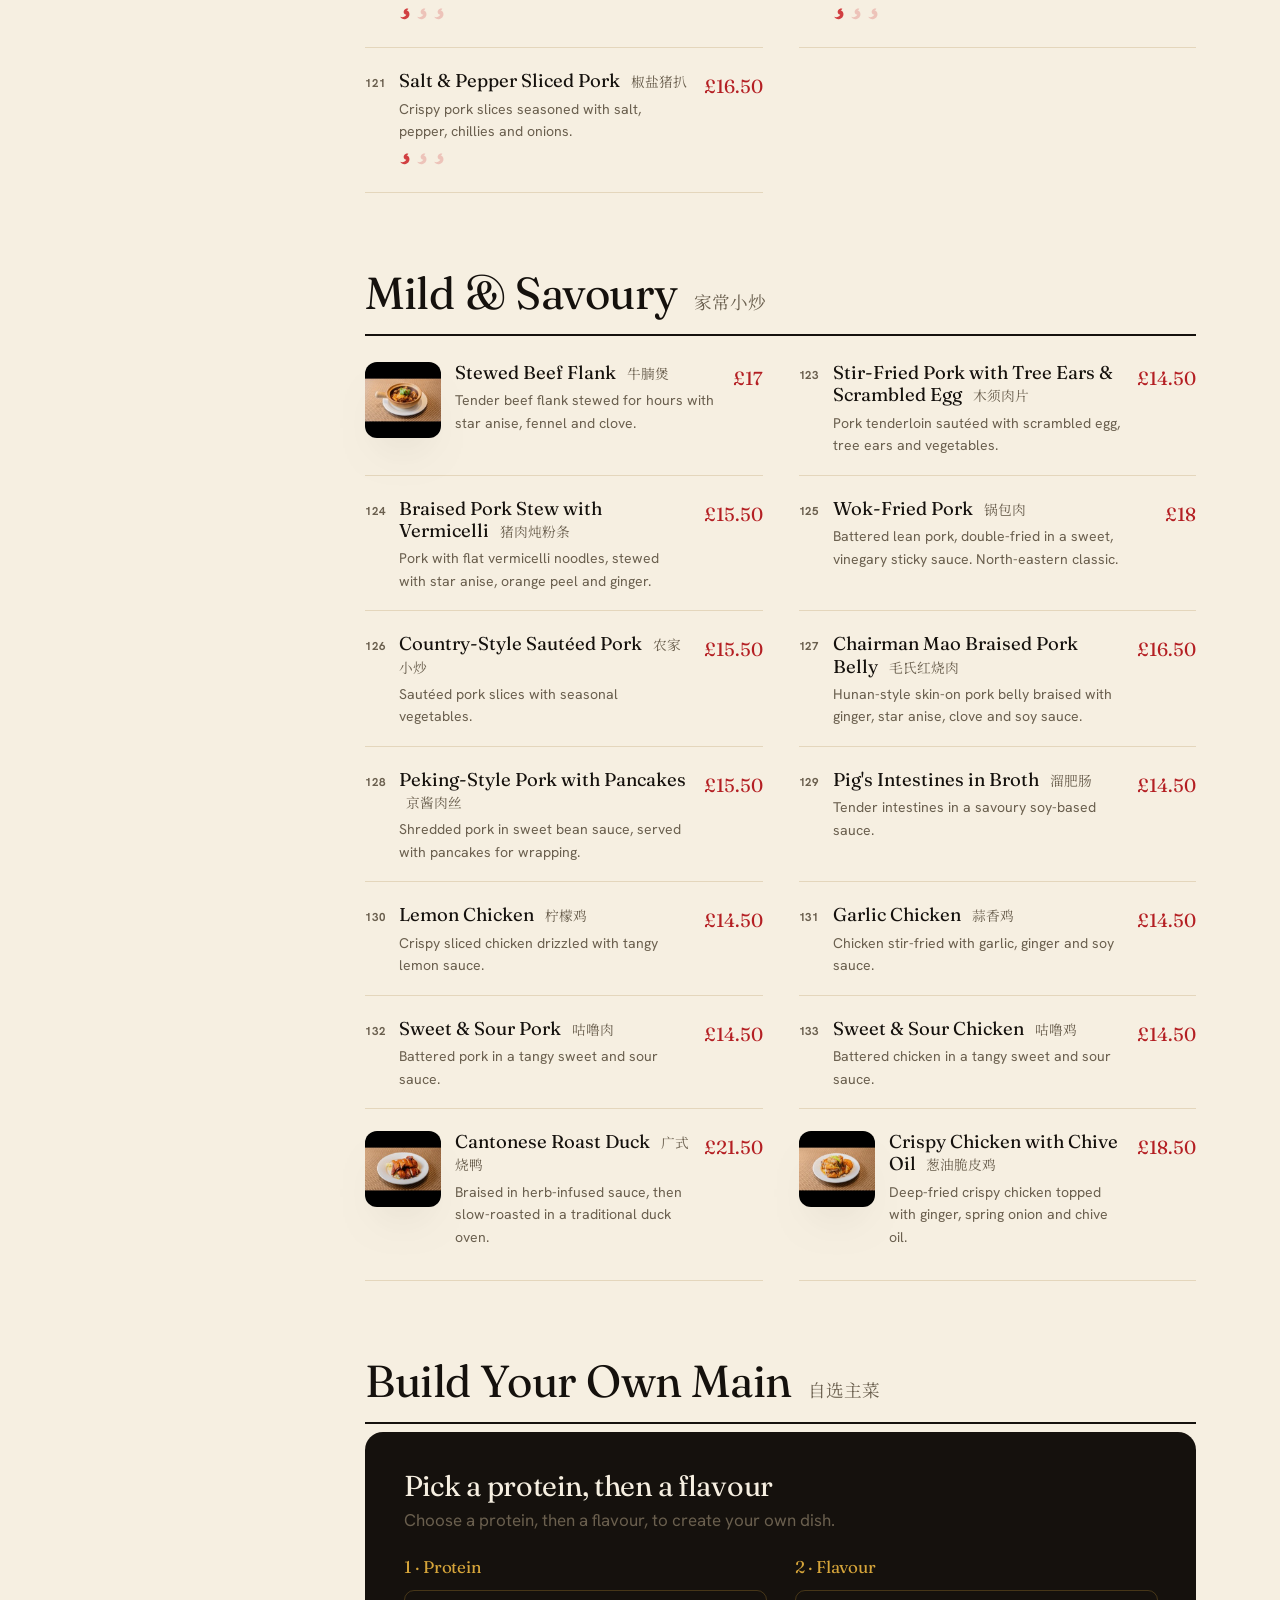
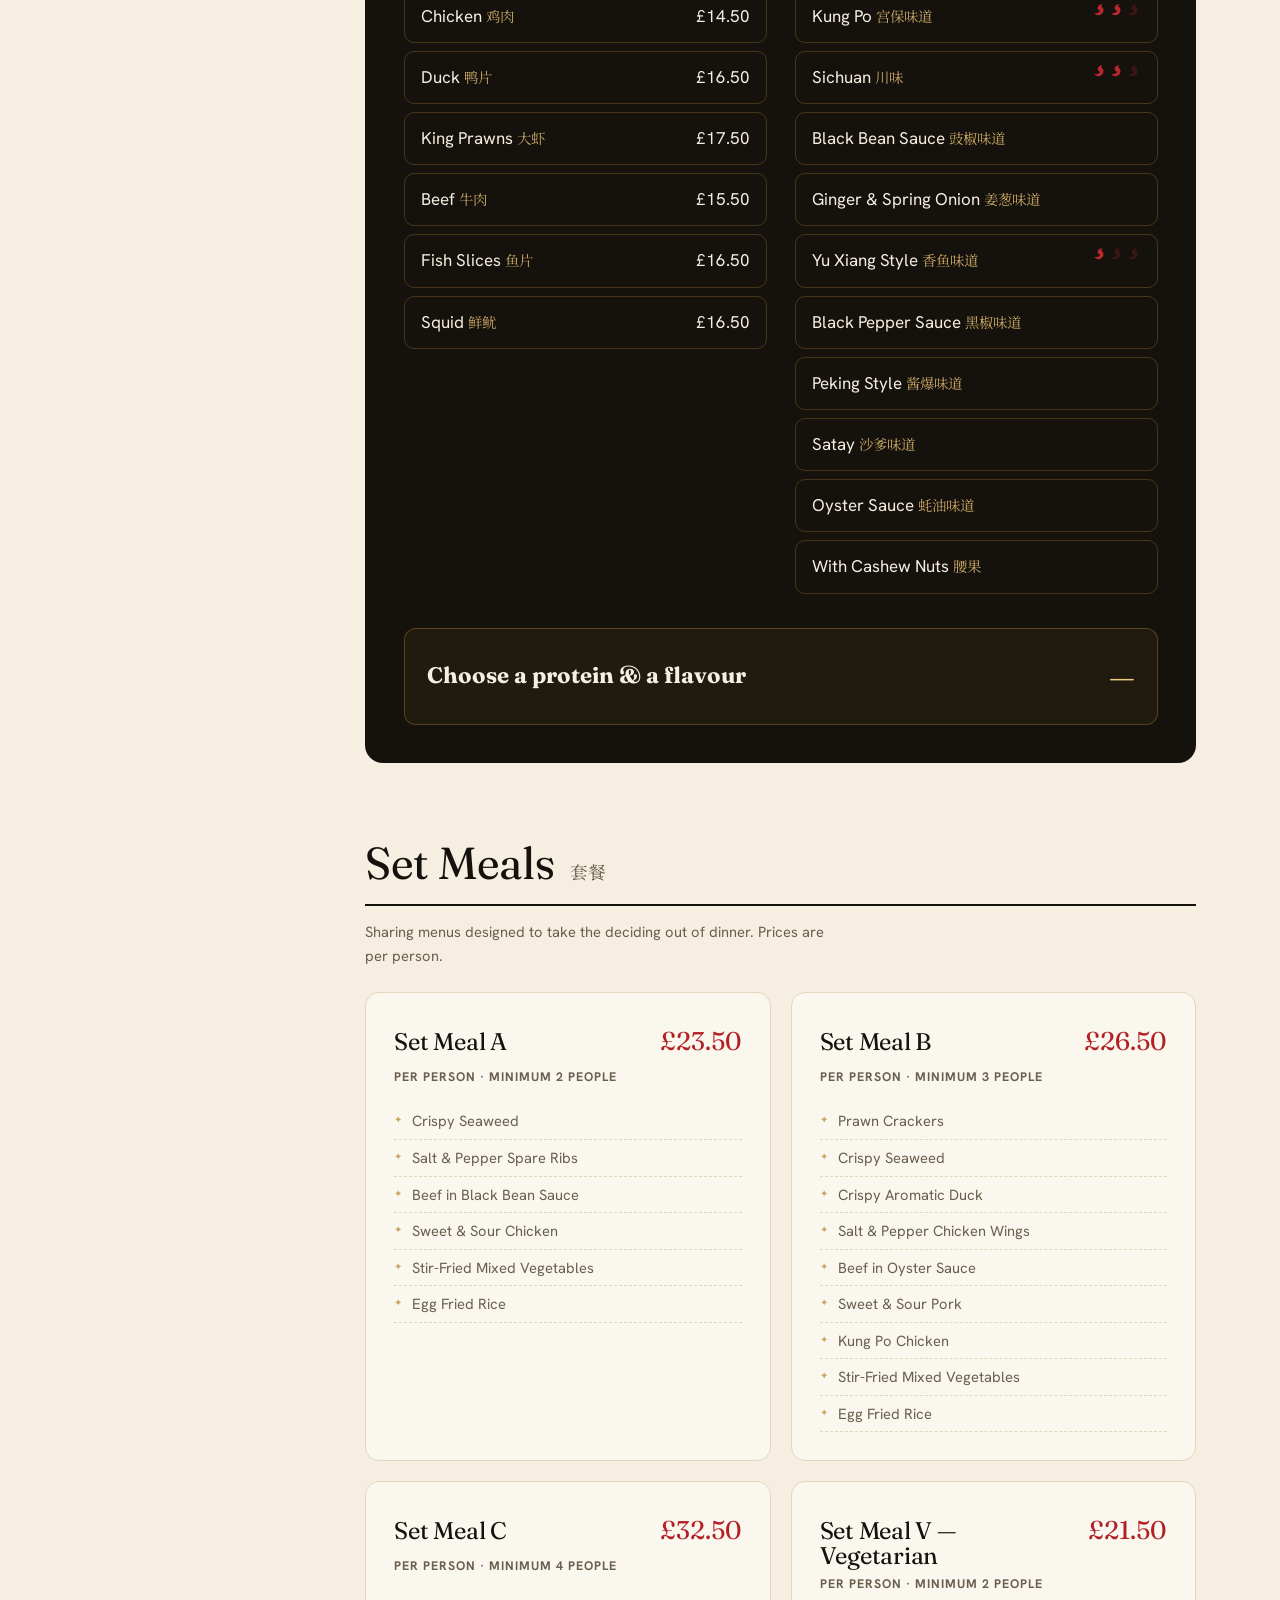
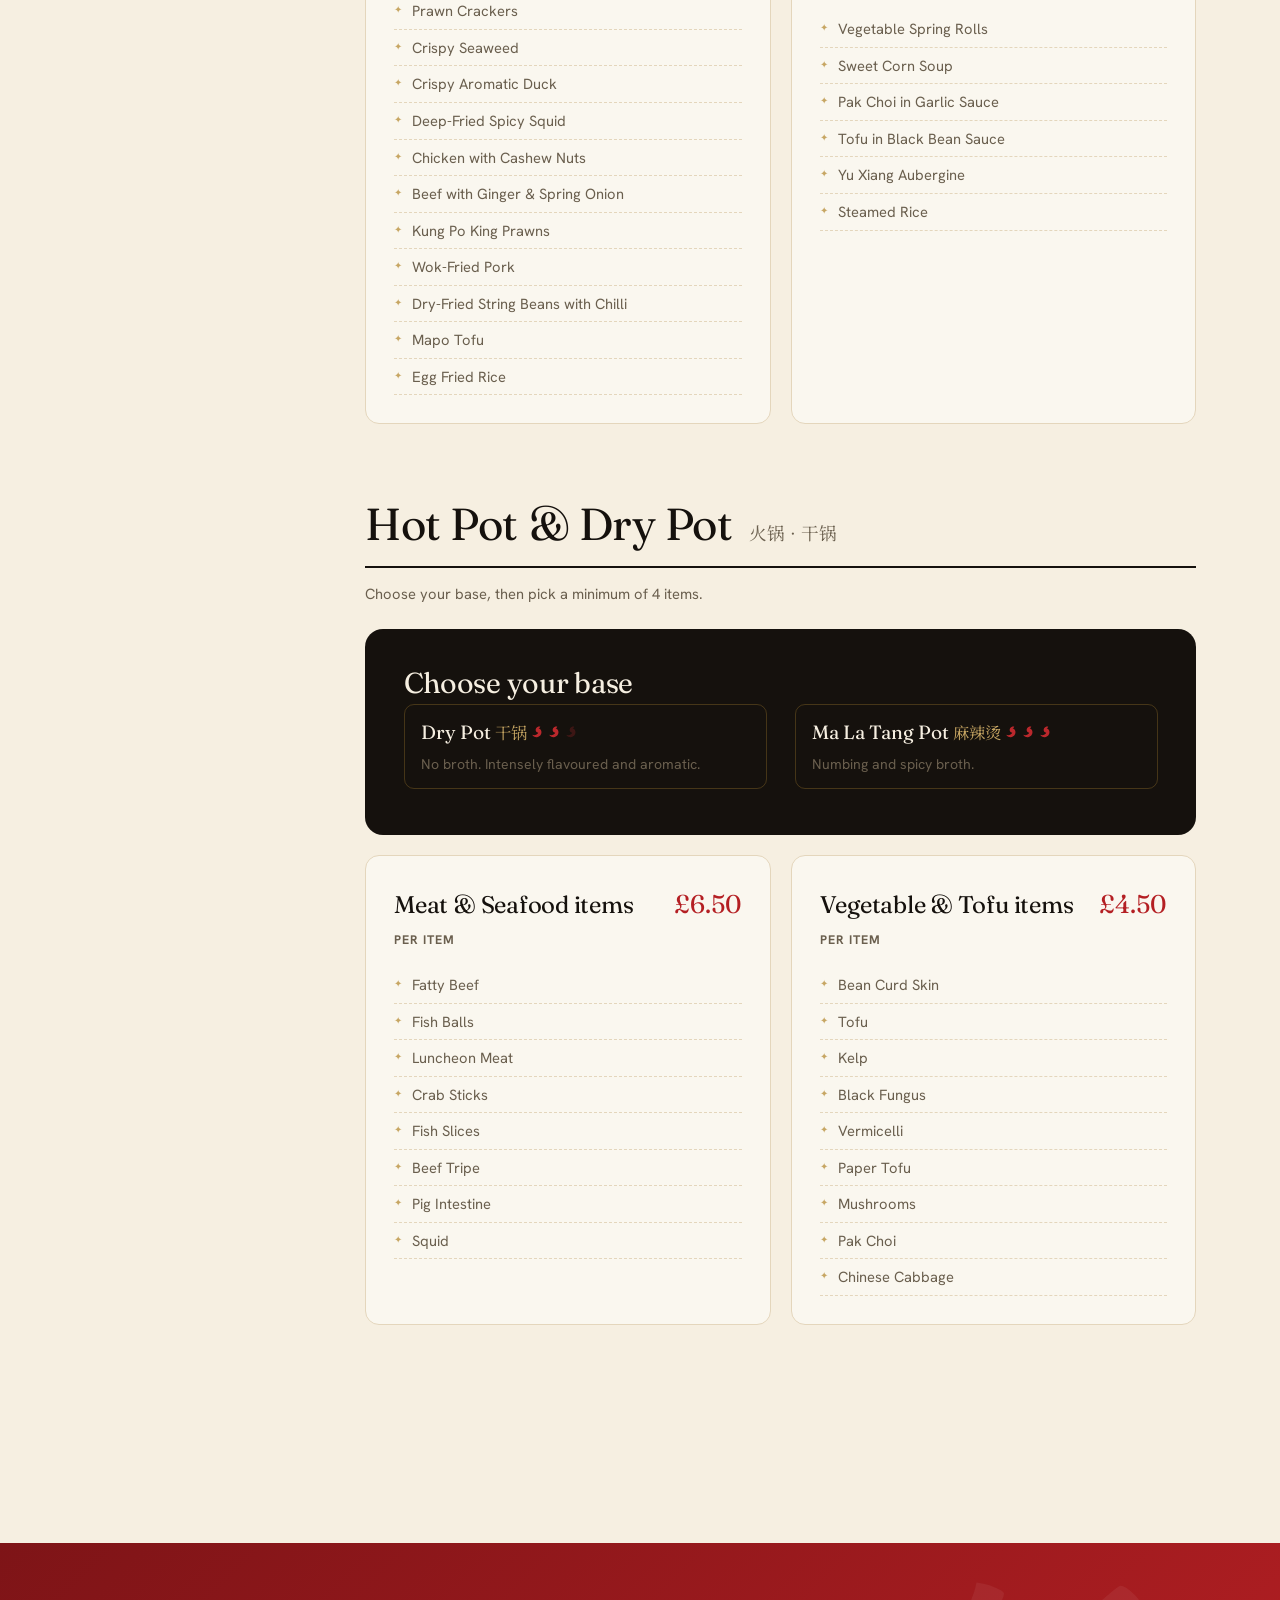
==== commit 06374196: "Fix call buttons: ghost buttons went black on press, nav Call to Book was ink on dark The ghost vari" ====
--- a/menu.html
+++ b/menu.html
@@ -112,7 +112,7 @@
     <div class="reveal" data-d="1" style="display:flex;flex-direction:column;gap:14px;align-items:flex-start">
       <div style="display:flex;gap:14px;flex-wrap:wrap">
         <a href="https://chinesecanteen.lifeintouch.net/" target="_blank" rel="noopener" class="btn gold lg">Order Online <span class="arr">→</span></a>
-        <a href="tel:+441223312415" class="btn ghost lg" style="border-color:rgba(255,255,255,.6)">Call to Book</a>
+        <a href="tel:+441223312415" class="btn ghost lg">Call to Book</a>
       </div>
       <div class="partners" data-partners></div>
     </div>
--- a/styles.css
+++ b/styles.css
@@ -120,6 +120,7 @@
   background: var(--bg-btn); color: var(--fg-btn);
   transition: transform .4s var(--ease), box-shadow .4s var(--ease), background .3s;
   will-change: transform; overflow: hidden; isolation: isolate;
+  -webkit-tap-highlight-color: transparent;
 }
 .btn::after { /* sheen */
   content: ""; position: absolute; inset: 0; z-index: -1;
@@ -130,12 +131,12 @@
 .btn:hover::after { transform: translateX(120%); }
 .btn.gold { --bg-btn: linear-gradient(135deg, var(--gold-lt), var(--gold)); --fg-btn: #2A1B05; }
 .btn.gold:hover { box-shadow: 0 18px 34px -16px rgba(214,165,58,.75); }
-/* --ghost captures the resting colour once so the hover swap can't track `color` */
-.btn.ghost { --ghost: currentColor; background: transparent; color: var(--ghost); border: 1.5px solid var(--ghost); }
+/* ghost buttons sit on dark surfaces (nav, hero, drawer, order bands): paper outline, paper fill on press */
+.btn.ghost { --ghost: var(--paper); background: transparent; color: var(--ghost); border: 1.5px solid var(--ghost); }
 .btn.ghost::after { display: none; }
-.btn.ghost:hover { background: var(--ghost); color: var(--ink); box-shadow: none; }
+.btn.ghost:hover, .btn.ghost:active { background: var(--ghost); color: var(--ink); box-shadow: none; }
 .btn.ghost--ink { --ghost: var(--ink); }
-.btn.ghost--ink:hover { color: var(--paper); }
+.btn.ghost--ink:hover, .btn.ghost--ink:active { color: var(--paper); }
 .btn.lg { padding: 1.15rem 2.1rem; font-size: 1rem; }
 .btn .arr { transition: transform .4s var(--ease); }
 .btn:hover .arr { transform: translateX(4px); }
